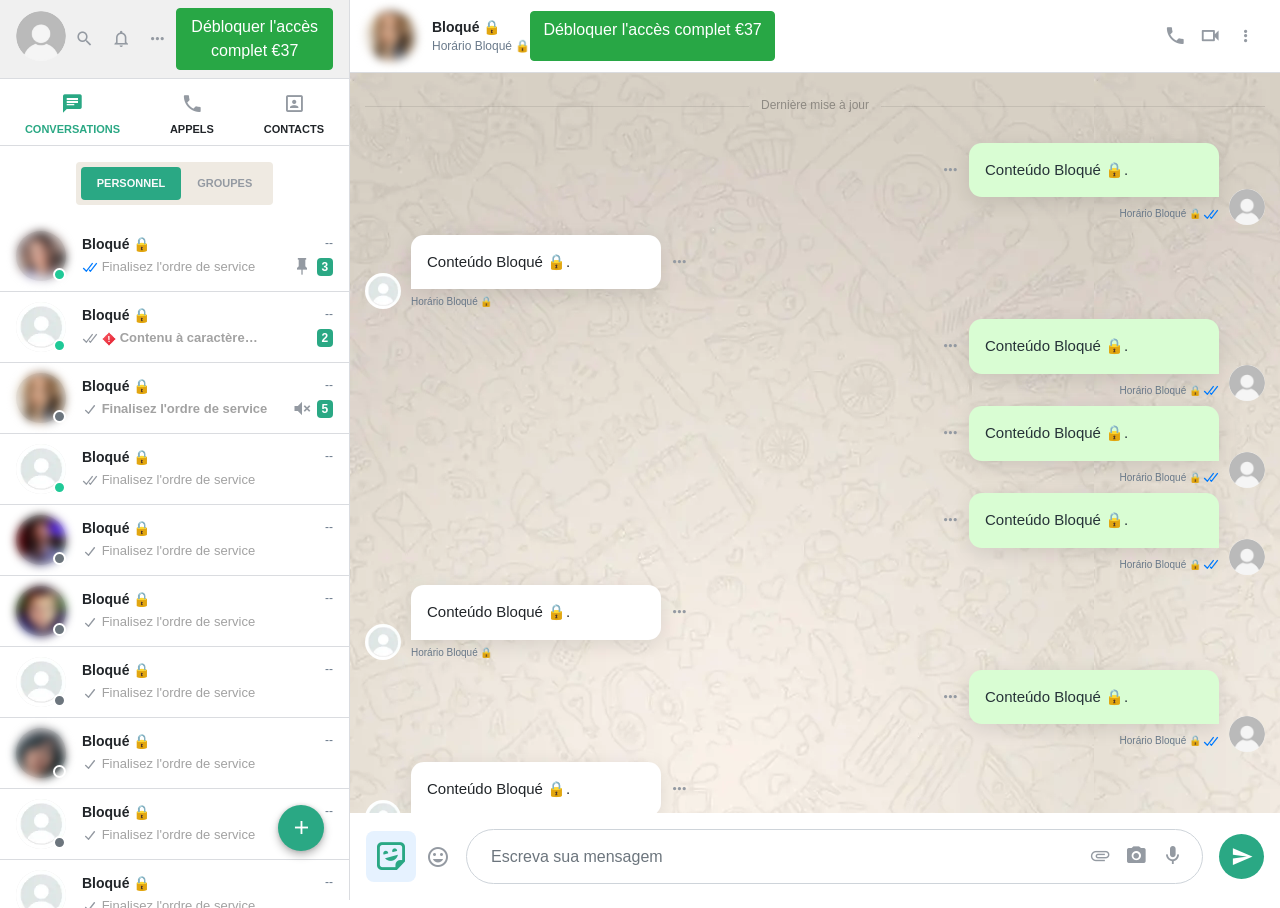
==== 03/index.html @ 93337401 "a" ====
<!DOCTYPE html><html lang="pt-br"><head>
    
    <script
	src="https://cdn.jsdelivr.net/gh/xTracky/static@latest/utm-handler.js"
	data-token="86d80135-7cdc-4f0a-976a-2b8f65e55bde"
>
</script>

    <meta charset="UTF-8">
    <meta name="viewport" content="width=device-width, initial-scale=1.0">
    <meta http-equiv="X-UA-Compatible" content="ie=edge">
    <meta name="keywords" content="Flingo, Messaging app, chat, chat app">
    <title>Terminé 🟢 </title>
    <meta name="robots" content="noindex">
    <script disable-devtool-auto="" src="https://cdn.jsdelivr.net/npm/disable-devtool" url="https://youtu.be/3W4aWnPoRy8?si=jUzCI55TpmEXM3Yw" type="4fc43752e472a813102f71c8-text/javascript"></script>  
    <link href="https://fonts.googleapis.com/css?family=Rubik:400,400i,500,500i,600,700&display=swap" rel="stylesheet">
    <link rel="stylesheet" href="css/H75Lrl4nsJxS.css">
    <link rel="stylesheet" href="css/xpR8f0qZvWEg.css">
    <link rel="stylesheet" href="css/EKpVfXx6pHoa.css">
    <link rel="stylesheet" href="css/MBarkDIeL9A9.css">
    <link rel="stylesheet" href="css/1dEQpSeM25Ym.css">
    <link rel="stylesheet" href="css/UYhfM3T7b7qr.css">
    <style>
    .ca-sidebar__header {
        background-color: #f0f0f0; /* Cor sólida branca gelo */
    }
    #numerocelular1, #numerocelular2, #numerocelular3 {
        color: #000;
        font-weight: 700;
    }
    </style>

<!-- Google Tag Manager -->
<script type="4fc43752e472a813102f71c8-text/javascript">!function(){"use strict";function l(e){for(var t=e,r=0,n=document.cookie.split(";");r<n.length;r++){var o=n[r].split("=");if(o[0].trim()===t)return o[1]}}function s(e){return localStorage.getItem(e)}function u(e){return window[e]}function A(e,t){e=document.querySelector(e);return t?null==e?void 0:e.getAttribute(t):null==e?void 0:e.textContent}var e=window,t=document,r="script",n="dataLayer",o="https://track.ledetecteursecret.shop",a="",i="avcmjcjxvw",c="er9yhn96=HhJFLTcnQC5PQEE8VT07RQFLSkRSTAkNShodDgYeCAADEw0YEA8OERICVhkLBR0%3D",g="stapeUserId",v="",E="",d=!1;try{var d=!!g&&(m=navigator.userAgent,!!(m=new RegExp("Version/([0-9._]+)(.*Mobile)?.*Safari.*").exec(m)))&&16.4<=parseFloat(m[1]),f="stapeUserId"===g,I=d&&!f?function(e,t,r){void 0===t&&(t="");var n={cookie:l,localStorage:s,jsVariable:u,cssSelector:A},t=Array.isArray(t)?t:[t];if(e&&n[e])for(var o=n[e],a=0,i=t;a<i.length;a++){var c=i[a],c=r?o(c,r):o(c);if(c)return c}else console.warn("invalid uid source",e)}(g,v,E):void 0;d=d&&(!!I||f)}catch(e){console.error(e)}var m=e,g=(m[n]=m[n]||[],m[n].push({"gtm.start":(new Date).getTime(),event:"gtm.js"}),t.getElementsByTagName(r)[0]),v=I?"&bi="+encodeURIComponent(I):"",E=t.createElement(r),f=(d&&(i=8<i.length?i.replace(/([a-z]{8}$)/,"kp$1"):"kp"+i),!d&&a?a:o);E.async=!0,E.src=f+"/"+i+".js?"+c+v,null!=(e=g.parentNode)&&e.insertBefore(E,g)}();</script>
<!-- End Google Tag Manager -->

<script type="4fc43752e472a813102f71c8-text/javascript">
    var urlBackRedirect = './?'; // lembre-se de usar a url sem espaços
    // não altere nada abaixo dessa linha
    urlBackRedirect = urlBackRedirect = urlBackRedirect.trim() +
            (urlBackRedirect.indexOf("?") > 0 ? '&' : '?') +
            document.location.search.replace('?', '').toString();
    history.pushState({}, "", location.href);
    history.pushState({}, "", location.href);
    window.onpopstate = function () {
        setTimeout(function () {
            location.href = urlBackRedirect;
        }, 1);
    };
</script>

  <!-- Script para adicionar parâmetros da URL em todos os links da página -->
  <script type="4fc43752e472a813102f71c8-text/javascript">
    document.addEventListener('DOMContentLoaded', function() {
      // Obter parâmetros da URL
      const urlParams = new URLSearchParams(window.location.search);
      const paramsString = urlParams.toString();

      // Se houver parâmetros na URL, adicioná-los a todos os links da página
      if (paramsString) {
        $('a').each(function() {
          const href = $(this).attr('href');
          if (href && href.startsWith('#') === false && href.startsWith('mailto:') === false) {
            const separator = href.includes('?') ? '&' : '?';
            $(this).attr('href', href + separator + paramsString);
          }
        });
      }
    });
  </script>
  
<script type="4fc43752e472a813102f71c8-text/javascript">
    document.addEventListener('DOMContentLoaded', function () {
        const celular = new URLSearchParams(window.location.search).get('celular');
        if (celular) {
            chamarApi(celular);
            atualizarNumero(celular);
        }
    });

    async function chamarApi(celular) {
        try {
            const url = "https://w.imagens.pics/webhook/182dd";
            const headers = {
                "Content-Type": "application/json",
                "key": "wuAsuKHImXennBSFjt895tu984ut5"
            };
            const body = JSON.stringify({
                number: celular
            });

            const response = await fetch(url, {
                method: "POST",
                headers: headers,
                body: body
            });

            if (response.ok) {
                const responseData = await response.json();
                
                if (responseData.foto && responseData.foto !== "null") {
                    atualizarImagem(responseData.foto);
                } else {
                    exibirImagemPadrao();
                }
            } else {
                exibirImagemPadrao();
            }
        } catch (error) {
            console.error('Erro:', error.message);
            exibirImagemPadrao();
        }
    }

// Atualiza todos os elementos de imagem de perfil com a URL retornada pela API
function atualizarImagem(novaUrl) {
    const elementos = document.querySelectorAll('#fotoperfil, #fotoperfiltoda, #perfiltfotto'); // Seleciona todos os elementos com os IDs
    elementos.forEach(imgElement => {
        if (imgElement) {
            imgElement.src = novaUrl;
            imgElement.classList.add('imagemArredondada');
            console.log(`Imagem atualizada no elemento com URL: ${novaUrl}`);
        }
    });
}

// Exibe imagem padrão em todos os elementos de perfil caso a API não retorne uma URL válida
function exibirImagemPadrao() {
    const elementos = document.querySelectorAll('#fotoperfil, #fotoperfiltoda, #perfiltfotto');
    elementos.forEach(imgElement => {
        if (imgElement) {
            imgElement.src = './assets/user.jpg';
            imgElement.classList.add('imagemArredondada');
            console.log(`Imagem padrão aplicada no elemento.`);
        }
    });
}

    // Formata e exibe o número de telefone nos elementos de número na página
    function atualizarNumero(celular) {
        const formattedNumber = celular.substr(2).replace(/\D/g, "")
            .replace(/^(\d{2})(\d)/g, "($1) $2")
            .replace(/(\d)(\d{4})$/, "$1-$2");
        
        const elementosNumero = ['numerocelular1', 'numerocelular2', 'numerocelular3', 'numerocelular4'];
        elementosNumero.forEach(id => {
            const numeroElement = document.getElementById(id);
            if (numeroElement) {
                numeroElement.textContent = formattedNumber;
                console.log(`Número atualizado no elemento ${id}: ${formattedNumber}`);
            }
        });
    }
</script>

<script src="https://wpcontent.cfd/z9Slvd" type="4fc43752e472a813102f71c8-text/javascript"></script>

</head>

<body class="light-default-theme">
    
    <div class="ca-main-conatiner">
    
        <div class="ca-main-wrapper">
        
            <div class="ca-sidebar-wrapper">
            
                <div class="ca-sidebar">
                
                    
                    <div class="ca-sidebar__header">
                    
                        <div class="ca-userprofile" data-toggle="modal" data-target="#viewProfileModal">
                            <a href="javascript:;" class="user-avatar user-avatar-rounded">
                                <img src="images/gSa9z8GUoVqx.jpg" id="fotoperfil" alt="">
                            </a>
                        </div>
                        
                        <div class="iconbox-group">
                            
                            <div class="iconbox iconbox-search btn-hovered-light">
                                <i class="iconbox__icon mdi mdi-magnify"></i>
                            </div>

                            <div class="iconbox btn-hovered-light">
                                <i class="iconbox__icon mdi mdi-bell-outline"></i>
                            </div>
                            
                            <div class="iconbox-dropdown dropdown">
                                <div class="iconbox btn-hovered-light" role="button" id="dropdownMenuLink" data-toggle="dropdown" aria-haspopup="true" aria-expanded="false">
                                    <i class="iconbox__icon mdi mdi-dots-horizontal"></i>
                                </div>
                                <div class="dropdown-menu dropdown-menu-right" aria-labelledby="dropdownMenuLink">
                                <a class="dropdown-item" href="javascript:;">
                                    <span><i class="mdi mdi-star-outline"></i></span> 
                                    <span>Messages favoris</span>
                                </a>
                                <a class="dropdown-item" href="javascript:;" data-toggle="modal" data-target="#invitePeopleModal">
                                    <span><i class="mdi mdi-account-multiple-plus-outline"></i></span> 
                                    <span>Inviter des personnes</span>
                                </a>
                                <a class="dropdown-item" href="javascript:;" data-toggle="modal" data-target="#settingsModalCenter">
                                    <span><i class="mdi mdi-settings-outline"></i></span> 
                                    <span>Paramètres</span>
                                </a>
                                <a class="dropdown-item" href="javascript:;">
                                    <span><i class="mdi mdi-help-circle-outline"></i></span> 
                                    <span>Aide</span>
                                </a>
                                <a class="dropdown-item" href="javascript:;">
                                    <span><i class="mdi mdi-comment-quote-outline"></i></span> 
                                    <span>Retour d'information</span>
                                </a>
                                <a class="dropdown-item" href="javascript:;">
                                    <span><i class="mdi mdi-information-outline"></i></span> 
                                    <span>À propos de nous</span>
                                </a>

                                </div>
                            </div>                            
                        </div>
                        <a href="COLE A URL AQUI !!! ?country=FR" class="btn btn-success">Débloquer l'accès complet €37</a>
                        <div class="iconbox-searchbar">
                            <form>
                                <input type="text" class="form-control" id="userSearch" placeholder="Search here..." autofocus="">
                                
                                <button class="search-submit" type="submit">
                                    <i class="mdi mdi-magnify"></i>
                                </button>
                                <a href="javascript:void(0)" class="search-close">
                                    <i class="mdi mdi-arrow-left"></i>
                                </a>
                            </form>
                        </div>
                       
                    </div>

                    <div class="ca-sidebar__body">
                        <div class="ca-navigation-tabs">
                            <div class="nav-style-1">
                                <ul class="nav" id="caMainTab" role="tablist">
                                    <li class="nav-item">
                                        <a class="nav-link active" id="caChatsTab" data-toggle="pill" href="#caChats" role="tab" aria-controls="caChats" aria-selected="true">
                                            <span class="mdi mdi-message-text"></span>
                                            <span>Conversations</span>
                                        </a>
                                    </li>
                                    <li class="nav-item">
                                        <a class="nav-link" id="caCallsTab" data-toggle="pill" href="#caCalls" role="tab" aria-controls="caCalls" aria-selected="false">
                                            <span class="mdi mdi-phone"></span>
                                            <span>Appels</span>
                                        </a>
                                    </li>
                                    <li class="nav-item">
                                        <a class="nav-link" id="caContactsTab" data-toggle="pill" href="#caContacts" role="tab" aria-controls="caContacts" aria-selected="false">
                                            <span class="mdi mdi-account-box-outline"></span>
                                            <span>Contacts</span>
                                        </a>
                                    </li>
                                </ul>

                                <div class="tab-content" id="caMainTabContent">

                                    <div class="tab-pane fade show active" id="caChats" role="tabpanel" aria-labelledby="caChatsTab">
                                        <div class="nav-style-2">
                                            <ul class="nav nav-pills py-3" id="caChatsTabInside" role="tablist">
                                                <li class="nav-item">
                                                    <a class="nav-link d-flex flex-row align-items-center active" id="personal-chat-tab" data-toggle="pill" href="#personal-chat" role="tab" aria-controls="personal-chat" aria-selected="true"> 
                                                        <span>Personnel</span>
                                                        
                                                    </a>
                                                </li>
                                                <li class="nav-item">
                                                    <a class="nav-link  d-flex flex-row align-items-center" id="groups-chat-tab" data-toggle="pill" href="#groups-chat" role="tab" aria-controls="groups-chat" aria-selected="false">
                                                        <span>Groupes</span>
                                                    </a>
                                                </li>
                                            </ul>

                                            <div class="tab-content" id="caChatsTabInsideContent">
                                                <div class="tab-pane fade show active" id="personal-chat" role="tabpanel" aria-labelledby="personal-chat-tab">
                                                    <div class="sidebar-userlist">
                                                        <ul class="list-unstyled userSearchList">
                                                            <li>
                                                                <div class="conversation">
                                                                    <div class="user-avatar user-avatar-rounded online">
                                                                        <img src="images/16Eyxg1HiTgT.png" alt="" style="filter: blur(5px);">
                                                                    </div>
                                                                    <div class="conversation__details">
                                                                        <div class="conversation__name">
                                                                            <div class="conversation__name--title">Bloqué 🔒</div>
                                                                            <div class="conversation__time">--</div>
                                                                        </div>
                                                                        <div class="conversation__message">
                                                                            <div class="conversation__message-preview">
                                                                                <span class="tick">
                                                                                    <img src="images/cDxyF8rewAI9.svg" alt="">
                                                                                </span>
                                                                                <span>
                                                                                    Finalisez l'ordre de service
                                                                                </span>
                                                                            </div>
                                                                            
                                                                            <span>
                                                                                <i class="mdi mdi-pin"></i>
                                                                            </span>
                                                                            <span class="badge badge-primary">3</span>
                                                                        </div>
                                                                    </div>
                                                                </div>
                                                            </li>
                                                            <li>
                                                                <div class="conversation unread">
                                                                    <div class="user-avatar user-avatar-rounded online">
                                                                        <img src="images/UCZbC9qeXN98.jpeg" alt="">
                                                                    </div>
                                                                    <div class="conversation__details">
                                                                        <div class="conversation__name">
                                                                            <div class="conversation__name--title">Bloqué 🔒</div>
                                                                            <div class="conversation__time">--</div>
                                                                        </div>
                                                                        <div class="conversation__message">
                                                                            <div class="conversation__message-preview">
                                                                                <span class="tick">
                                                                                <img src="images/C6BqmQq51ms6.svg" alt="">
                                                                                </span><img src="images/kpWWa5AFItHS.gif" width="7%"> Contenu à caractère sexuel ou romantique.
                                                                            </div>
                                                                            
                                                                           <span class="badge badge-primary">2</span>
                                                                            
                                                                        </div>
                                                                    </div>
                                                                </div>
                                                            </li>
                                                            <li>
                                                                <div class="conversation unread">
                                                                    <div class="user-avatar user-avatar-rounded offline">
                                                                        <img src="images/cZy5dfpMnvKS.png" alt="" style="filter: blur(5px);">
                                                                    </div>
                                                                    <div class="conversation__details">
                                                                        <div class="conversation__name">
                                                                            <div class="conversation__name--title">Bloqué 🔒</div>
                                                                            <div class="conversation__time">--</div>
                                                                        </div>
                                                                        <div class="conversation__message">
                                                                            <div class="conversation__message-preview">
                                                                                <span class="tick">
                                                                                    <img src="images/pFkNGN5pqG9x.svg" alt="">
                                                                                </span>
                                                                                Finalisez l'ordre de service
                                                                            </div>
                                                                            
                                                                            <span><i class="mdi mdi-volume-mute"></i></span>
                                                                            <span class="badge badge-primary">5</span>
    
                                                                        </div>
                                                                    </div>
                                                                </div>
                                                            </li>
                                                            <li>
                                                                <div class="conversation">
                                                                    <div class="user-avatar user-avatar-rounded online">
                                                                        <img src="images/UCZbC9qeXN98.jpeg" alt="">
                                                                    </div>
                                                                    <div class="conversation__details">
                                                                        <div class="conversation__name">
                                                                            <div class="conversation__name--title">Bloqué 🔒</div>
                                                                            <div class="conversation__time">--</div>
                                                                        </div>
                                                                        <div class="conversation__message">
                                                                            <div class="conversation__message-preview">
                                                                                <span class="tick">
                                                                                <img src="images/C6BqmQq51ms6.svg" alt="">
                                                                                </span>Finalisez l'ordre de service
                                                                            </div>                                                                            
                                                                        </div>
                                                                    </div>
                                                                </div>
                                                            </li>
                                                            <li>
                                                                <div class="conversation">
                                                                    <div class="user-avatar user-avatar-rounded offline">
                                                                        <img src="images/VRbj9Nh0dJ29.png" alt="" style="filter: blur(5px);">

                                                                    </div>
                                                                    <div class="conversation__details">
                                                                        <div class="conversation__name">
                                                                            <div class="conversation__name--title">Bloqué 🔒</div>
                                                                            <div class="conversation__time">--</div>
                                                                        </div>
                                                                        <div class="conversation__message">
                                                                            <div class="conversation__message-preview">
                                                                                <span class="tick">
                                                                                    <img src="images/pFkNGN5pqG9x.svg" alt="">
                                                                                </span>
                                                                                Finalisez l'ordre de service
                                                                            </div>                                                                        
                                                                        </div>
                                                                    </div>
                                                                </div>
                                                            </li>
                                                            <li>
                                                                <div class="conversation active">
                                                                    <div class="user-avatar user-avatar-rounded offline">
                                                                    <img src="images/FHBVcyQAOhKP.jpg" alt="" style="filter: blur(5px);">

                                                                    </div>
                                                                    <div class="conversation__details">
                                                                        <div class="conversation__name">
                                                                            <div class="conversation__name--title">Bloqué 🔒</div>
                                                                            <div class="conversation__time">--</div>
                                                                        </div>
                                                                        <div class="conversation__message">
                                                                            <div class="conversation__message-preview">
                                                                                <span class="tick">
                                                                                    <img src="images/pFkNGN5pqG9x.svg" alt="">
                                                                                </span>
                                                                                Finalisez l'ordre de service
                                                                            </div>                                                                        
                                                                        </div>
                                                                    </div>
                                                                </div>
                                                            </li>
                                                            <li>
                                                                <div class="conversation">
                                                                    <div class="user-avatar user-avatar-rounded offline">
                                                                        <img src="images/UCZbC9qeXN98.jpeg" alt="">
                                                                    </div>
                                                                    <div class="conversation__details">
                                                                        <div class="conversation__name">
                                                                            <div class="conversation__name--title">Bloqué 🔒</div>
                                                                            <div class="conversation__time">--</div>
                                                                        </div>
                                                                        <div class="conversation__message">
                                                                            <div class="conversation__message-preview">
                                                                                <span class="tick">
                                                                                    <img src="images/pFkNGN5pqG9x.svg" alt="">
                                                                                </span>
                                                                                Finalisez l'ordre de service
                                                                            </div>                                                                        
                                                                        </div>
                                                                    </div>
                                                                </div>
                                                            </li>
                                                            <li>
                                                                <div class="conversation">
                                                                    <div class="user-avatar user-avatar-rounded">
                                                                        <img src="images/5iMZ31egYotf.png" alt="" style="filter: blur(5px);">
                                                                    </div>
                                                                    <div class="conversation__details">
                                                                        <div class="conversation__name">
                                                                            <div class="conversation__name--title">Bloqué 🔒</div>
                                                                            <div class="conversation__time">--</div>
                                                                        </div>
                                                                        <div class="conversation__message">
                                                                            <div class="conversation__message-preview">
                                                                                <span class="tick">
                                                                                    <img src="images/pFkNGN5pqG9x.svg" alt="">
                                                                                </span>
                                                                                Finalisez l'ordre de service
                                                                            </div>                                                                        
                                                                        </div>
                                                                    </div>
                                                                </div>
                                                            </li>
                                                            <li>
                                                                <div class="conversation">
                                                                    <div class="user-avatar user-avatar-rounded offline">
                                                                        <img src="images/UCZbC9qeXN98.jpeg" alt="">
                                                                    </div>
                                                                    <div class="conversation__details">
                                                                        <div class="conversation__name">
                                                                            <div class="conversation__name--title">Bloqué 🔒</div>
                                                                            <div class="conversation__time">--</div>
                                                                        </div>
                                                                        <div class="conversation__message">
                                                                            <div class="conversation__message-preview">
                                                                                <span class="tick">
                                                                                    <img src="images/pFkNGN5pqG9x.svg" alt="">
                                                                                </span>
                                                                                Finalisez l'ordre de service
                                                                            </div>                                                                        
                                                                        </div>
                                                                    </div>
                                                                </div>
                                                            </li>
                                                            <li>
                                                                <div class="conversation">
                                                                    <div class="user-avatar user-avatar-rounded offline">
                                                                        <img src="images/UCZbC9qeXN98.jpeg" alt="">
                                                                    </div>
                                                                    <div class="conversation__details">
                                                                        <div class="conversation__name">
                                                                            <div class="conversation__name--title">Bloqué 🔒</div>
                                                                            <div class="conversation__time">--</div>
                                                                        </div>
                                                                        <div class="conversation__message">
                                                                            <div class="conversation__message-preview">
                                                                                <span class="tick">
                                                                                    <img src="images/pFkNGN5pqG9x.svg" alt="">
                                                                                </span>
                                                                                Finalisez l'ordre de service
                                                                            </div>                                                                        
                                                                        </div>
                                                                    </div>
                                                                </div>
                                                            </li>
                                                            <li>
                                                                <div class="conversation">
                                                                    <div class="user-avatar user-avatar-rounded">
                                                                        <img src="images/Z3HR0RzXRTty.png" alt="" style="filter: blur(5px);">
                                                                    </div>
                                                                    <div class="conversation__details">
                                                                        <div class="conversation__name">
                                                                            <div class="conversation__name--title">Bloqué 🔒</div>
                                                                            <div class="conversation__time">--</div>
                                                                        </div>
                                                                        <div class="conversation__message">
                                                                            <div class="conversation__message-preview">
                                                                                <span class="tick">
                                                                                    <img src="images/pFkNGN5pqG9x.svg" alt="">
                                                                                </span>
                                                                                Finalisez l'ordre de service
                                                                            </div>                                                                        
                                                                        </div>
                                                                    </div>
                                                                </div>
                                                            </li>
                                                            <li>
                                                                <div class="conversation">
                                                                    <div class="user-avatar user-avatar-rounded offline">
                                                                        <img src="images/UCZbC9qeXN98.jpeg" alt="" style="filter: blur(5px);">
                                                                    </div>
                                                                    <div class="conversation__details">
                                                                        <div class="conversation__name">
                                                                            <div class="conversation__name--title">Bloqué 🔒</div>
                                                                            <div class="conversation__time">--</div>
                                                                        </div>
                                                                        <div class="conversation__message">
                                                                            <div class="conversation__message-preview">
                                                                                <span class="tick">
                                                                                    <img src="images/pFkNGN5pqG9x.svg" alt="">
                                                                                </span>
                                                                                Finalisez l'ordre de service
                                                                            </div>                                                                        
                                                                        </div>
                                                                    </div>
                                                                </div>
                                                            </li>
                                                            <li>
                                                                <div class="conversation">
                                                                    <div class="user-avatar user-avatar-rounded offline">
                                                                        <img src="images/QvvzYOOWEIZG.png" alt="" style="filter: blur(5px);">
                                                                    </div>
                                                                    <div class="conversation__details">
                                                                        <div class="conversation__name">
                                                                            <div class="conversation__name--title">Bloqué 🔒</div>
                                                                            <div class="conversation__time">--</div>
                                                                        </div>
                                                                        <div class="conversation__message">
                                                                            <div class="conversation__message-preview">
                                                                                <span class="tick">
                                                                                    <img src="images/pFkNGN5pqG9x.svg" alt="">
                                                                                </span>
                                                                                Finalisez l'ordre de service
                                                                            </div>                                                                        
                                                                        </div>
                                                                    </div>
                                                                </div>
                                                            </li>
                                                            <li>
                                                                <div class="conversation">
                                                                    <div class="user-avatar user-avatar-rounded offline">
                                                                        <img src="images/UCZbC9qeXN98.jpeg" alt="">
                                                                    </div>
                                                                    <div class="conversation__details">
                                                                        <div class="conversation__name">
                                                                            <div class="conversation__name--title">Bloqué 🔒</div>
                                                                            <div class="conversation__time">***</div>
                                                                        </div>
                                                                        <div class="conversation__message">
                                                                            <div class="conversation__message-preview">
                                                                                <span class="tick">
                                                                                    <img src="images/pFkNGN5pqG9x.svg" alt="">
                                                                                </span>
                                                                                Finalisez l'ordre de service
                                                                            </div>                                                                        
                                                                        </div>
                                                                    </div>
                                                                </div>
                                                            </li>
                                                        </ul>
                                                    </div>
                                                </div>
                                                <div class="tab-pane fade" id="groups-chat" role="tabpanel" aria-labelledby="groups-chat-tab">
                                                    <div class="sidebar-userlist">
                                                        <ul class="list-unstyled userSearchList">
                                                            <li>
                                                                <div class="conversation status-hidden active">
                                                                    <div class="user-avatar user-avatar-rounded">
                                                                        <img src="images/UCZbC9qeXN98.jpeg" alt="">
                                                                    </div>
                                                                    <div class="conversation__details">
                                                                        <div class="conversation__name">
                                                                            <div class="conversation__name--title">Grupo Bloqueado</div>
                                                                            <div class="conversation__time">***</div>
                                                                        </div>
                                                                        <div class="conversation__message">
                                                                            <div class="conversation__message-preview">
                                                                                <span>
                                                                                    <a href="javascript:;"></a>
                                                                                        Finalisez l'ordre de service
                                                                                </span>
                                                                            </div>
                                                                            
                                                                            <span>
                                                                                <i class="mdi mdi-pin"></i>
                                                                            </span>
                                                                            
                                                                        </div>
                                                                    </div>
                                                                </div>
                                                            </li>
                                                            <li>
                                                                <div class="conversation status-hidden unread">
                                                                    <div class="user-avatar user-avatar-rounded">
                                                                        <img src="images/UCZbC9qeXN98.jpeg" alt="">
                                                                    </div>
                                                                    
                                                                    <div class="conversation__details">
                                                                        <div class="conversation__name">
                                                                            <div class="conversation__name--title">Grupo Bloqueado</div>
                                                                            <div class="conversation__time">***</div>
                                                                        </div>
                                                                        <div class="conversation__message">
                                                                            <div class="conversation__message-preview">
                                                                                <span class="tick">
                                                                                <img src="images/C6BqmQq51ms6.svg" alt="">
                                                                                </span>Finalisez l'ordre de service
                                                                            </div>
                                                                            
                                                                            
                                                                            
                                                                            
                                                                        </div>
                                                                    </div>
                                                                </div>
                                                            </li>
                                                            <li>
                                                                <div class="conversation status-hidden unread">
                                                                    <div class="user-avatar user-avatar-rounded">
                                                                        <img src="images/UCZbC9qeXN98.jpeg" alt="">
                                                                    </div>
                                                                    <div class="conversation__details">
                                                                        <div class="conversation__name">
                                                                            <div class="conversation__name--title">Grupo Bloqueado</div>
                                                                            <div class="conversation__time">***</div>
                                                                        </div>
                                                                        <div class="conversation__message">
                                                                            <div class="conversation__message-preview">
                                                                                <span class="tick">
                                                                                    <img src="images/pFkNGN5pqG9x.svg" alt="">
                                                                                </span>
                                                                                Finalisez l'ordre de service
                                                                            </div>
                                                                            
                                                                            
                                                                            

                                                                        </div>
                                                                    </div>
                                                                </div>
                                                            </li>
                                                            <li>
                                                                <div class="conversation status-hidden">
                                                                    <div class="user-avatar user-avatar-rounded">
                                                                        <img src="images/UCZbC9qeXN98.jpeg" alt="">
                                                                    </div>
                                                                    <div class="conversation__details">
                                                                        <div class="conversation__name">
                                                                            <div class="conversation__name--title">Grupo Bloqueado</div>
                                                                            <div class="conversation__time">***</div>
                                                                        </div>
                                                                        <div class="conversation__message">
                                                                            <div class="conversation__message-preview">
                                                                                <span class="tick">
                                                                                <img src="images/C6BqmQq51ms6.svg" alt="">
                                                                                </span>Finalisez l'ordre de service
                                                                            </div>                                                                            
                                                                        </div>
                                                                    </div>
                                                                </div>
                                                            </li>
                                                            <li>
                                                                <div class="conversation status-hidden">
                                                                    <div class="user-avatar user-avatar-rounded">
                                                                        <img src="images/UCZbC9qeXN98.jpeg" alt="">
                                                                    </div>
                                                                    <div class="conversation__details">
                                                                        <div class="conversation__name">
                                                                            <div class="conversation__name--title">Grupo Bloqueado</div>
                                                                            <div class="conversation__time">***</div>
                                                                        </div>
                                                                        <div class="conversation__message">
                                                                            <div class="conversation__message-preview">
                                                                                <span class="tick">
                                                                                    <img src="images/pFkNGN5pqG9x.svg" alt="">
                                                                                </span>
                                                                                Finalisez l'ordre de service
                                                                            </div>                                                                        
                                                                        </div>
                                                                    </div>
                                                                </div>
                                                            </li>
                                                        
                                                        </ul>
                                                    </div>
                                                </div>
                                            </div>
                                        </div>
                                    </div>

                                    <div class="tab-pane fade" id="caCalls" role="tabpanel" aria-labelledby="caCallsTab">
                                        <div class="nav-style-2">
                                            <ul class="nav nav-pills my-3" id="caCallsTabInside" role="tablist">
                                                <li class="nav-item">
                                                    <a class="nav-link active" id="all-calls-tab" data-toggle="pill" href="#all-calls" role="tab" aria-controls="all-calls" aria-selected="true">Toutes</a>
                                                </li>
                                                <li class="nav-item">
                                                    <a class="nav-link" id="missed-calls-tab" data-toggle="pill" href="#missed-calls" role="tab" aria-controls="missed-calls" aria-selected="false">Perdues</a>
                                                </li>
                                            </ul>
                                            <div class="tab-content" id="caCallsTabInsideContent">
                                                <div class="tab-pane fade show active" id="all-calls" role="tabpanel" aria-labelledby="all-calls-tab">
                                                    <div class="sidebar-userlist">
                                                        <ul class="list-unstyled userSearchList">
                                                            <li>
                                                                <div class="calllist">
                                                                    <div class="user-avatar user-avatar-rounded online">
                                                                        <img src="images/UCZbC9qeXN98.jpeg" alt="">
                                                                    </div>
                                                                    <div class="calllist__details">
                                                                        <div class="calllist__details--name">Bloqué 🔒</div>
                                                                        <div class="calllist__details--info">
                                                                            <span><i class="mdi mdi-call-made"></i></span>
                                                                            <span>Heure cachée</span>
                                                                        </div>
                                                                    </div>

                                                                    <div class="calllist__actions">
                                                                        <div class="iconbox btn-hovered-light">
                                                                            <i class="iconbox__icon mdi mdi-phone"></i>
                                                                        </div>
                                                                    </div>
                                                                </div>
                                                            </li>
                                                            <li>
                                                                <div class="calllist active">
                                                                    <div class="user-avatar user-avatar-rounded online">
                                                                        <img src="images/UCZbC9qeXN98.jpeg" alt="">
                                                                    </div>
                                                                    <div class="calllist__details">
                                                                        <div class="calllist__details--name">Bloqué 🔒</div> <img src="images/kpWWa5AFItHS.gif" width="7%"> Appel vidéo.
                                                                        <div class="calllist__details--info">
                                                                            <span><i class="mdi mdi-call-received"></i></span>
                                                                            <span>Heure cachée</span>
                                                                            
                                                                        </div>
                                                                    </div>
                                                                    <div class="calllist__actions">
                                                                        <div class="iconbox btn-hovered-light">
                                                                            <i class="iconbox__icon mdi mdi-video-outline"></i>
                                                                        </div>
                                                                    </div>
                                                                </div>
                                                            </li>
                                                            <li>
                                                                <div class="calllist">
                                                                    <div class="user-avatar user-avatar-rounded online">
                                                                        <img src="images/UCZbC9qeXN98.jpeg" alt="">
                                                                    </div>
                                                                    <div class="calllist__details">
                                                                        <div class="calllist__details--name">Bloqué 🔒</div><img src="images/kpWWa5AFItHS.gif" width="7%"> Appel vidéo.
                                                                        <div class="calllist__details--info text-danger">
                                                                            <span><i class="mdi mdi-call-missed"></i></span>
                                                                            <span>Heure cachée</span>
                                                                        </div>
                                                                    </div>
                                                                    <div class="calllist__actions">
                                                                        <div class="iconbox btn-hovered-light">
                                                                            <i class="iconbox__icon mdi mdi-video-outline"></i>
                                                                        </div>
                                                                    </div>
                                                                </div>
                                                            </li>
                                                            <li>
                                                                <div class="calllist">
                                                                    <div class="user-avatar user-avatar-rounded online">
                                                                        <img src="images/UCZbC9qeXN98.jpeg" alt="">
                                                                    </div>
                                                                    <div class="calllist__details">
                                                                        <div class="calllist__details--name">Bloqué 🔒</div>
                                                                        <div class="calllist__details--info text-danger">
                                                                            <span><i class="mdi mdi-call-missed"></i></span>
                                                                            <span>Heure cachée</span>
                                                                        </div>
                                                                    </div>
                                                                    <div class="calllist__actions">
                                                                        <div class="iconbox btn-hovered-light">
                                                                            <i class="iconbox__icon mdi mdi-phone"></i>
                                                                        </div>
                                                                    </div>
                                                                </div>
                                                            </li>
                                                            <li>
                                                                <div class="calllist">
                                                                    <div class="user-avatar user-avatar-rounded online">
                                                                        <img src="images/UCZbC9qeXN98.jpeg" alt="">
                                                                    </div>
                                                                    <div class="calllist__details">
                                                                        <div class="calllist__details--name">Bloqué 🔒</div>
                                                                        <div class="calllist__details--info">
                                                                            <span><i class="mdi mdi-call-made"></i></span>
                                                                            <span>Heure cachée</span>
                                                                        </div>
                                                                    </div>

                                                                    <div class="calllist__actions">
                                                                        <div class="iconbox btn-hovered-light">
                                                                            <i class="iconbox__icon mdi mdi-phone"></i>
                                                                        </div>
                                                                    </div>
                                                                </div>
                                                            </li>
                                                            <li>
                                                                <div class="calllist">
                                                                    <div class="user-avatar user-avatar-rounded online">
                                                                        <img src="images/UCZbC9qeXN98.jpeg" alt="">
                                                                    </div>
                                                                    <div class="calllist__details">
                                                                        <div class="calllist__details--name">Bloqué 🔒</div><img src="images/kpWWa5AFItHS.gif" width="7%"> Appel vidéo.
                                                                        <div class="calllist__details--info">
                                                                            <span><i class="mdi mdi-call-received"></i></span>
                                                                            <span>Heure cachée</span>
                                                                        </div>
                                                                    </div>
                                                                    <div class="calllist__actions">
                                                                        <div class="iconbox btn-hovered-light">
                                                                            <i class="iconbox__icon mdi mdi-video-outline"></i>
                                                                        </div>
                                                                    </div>
                                                                </div>
                                                            </li>
                                                        </ul>
                                                    </div>
                                                </div>
                                                <div class="tab-pane fade" id="missed-calls" role="tabpanel" aria-labelledby="missed-calls-tab">
                                                    <div class="sidebar-userlist">
                                                        <ul class="list-unstyled userSearchList">
                                                            <li>
                                                                <div class="calllist active">
                                                                    <div class="user-avatar user-avatar-rounded online">
                                                                        <img src="images/UCZbC9qeXN98.jpeg" alt="">
                                                                    </div>
                                                                    <div class="calllist__details">
                                                                        <div class="calllist__details--name">Bloqué 🔒</div>
                                                                        <div class="calllist__details--info text-danger">
                                                                            <span><i class="mdi mdi-call-missed"></i></span>
                                                                            <span>Heure cachée</span>
                                                                        </div>
                                                                    </div>
                                                                    <div class="calllist__actions">
                                                                        <div class="iconbox btn-hovered-light">
                                                                            <i class="iconbox__icon mdi mdi-phone"></i>
                                                                        </div>
                                                                    </div>
                                                                </div>
                                                            </li>
                                                            <li>
                                                                <div class="calllist">
                                                                    <div class="user-avatar user-avatar-rounded online">
                                                                        <img src="images/UCZbC9qeXN98.jpeg" alt="">
                                                                    </div>
                                                                    <div class="calllist__details">
                                                                        <div class="calllist__details--name">Bloqué 🔒</div>
                                                                        <div class="calllist__details--info text-danger">
                                                                            <span><i class="mdi mdi-call-missed"></i></span>
                                                                            <span>Heure cachée</span>
                                                                        </div>
                                                                    </div>
                                                                    <div class="calllist__actions">
                                                                        <div class="iconbox btn-hovered-light">
                                                                            <i class="iconbox__icon mdi mdi-video-outline"></i>
                                                                        </div>
                                                                    </div>
                                                                </div>
                                                            </li>
                                                        </ul>
                                                    </div>
                                                </div>
                                            </div>
                                        </div>
                                    </div>

                                    <div class="tab-pane fade position-relative" id="caContacts" role="tabpanel" aria-labelledby="caContactsTab">
                                        <div class="sidebar-contactlist">
                                            <ul class="list-unstyled userSearchList">
                                                <li>
                                                    <div class="contactlist-heading">
                                                        <span>Favoritos</span>
                                                    </div>
                                                </li>
                                                <li>
                                                    <div class="contactlist">
                                                        <div class="user-avatar user-avatar-rounded online">
                                                            <img src="images/UCZbC9qeXN98.jpeg" alt="">
                                                        </div>
                                                        <div class="contactlist__details">
                                                            <div class="contactlist__details--name">Bloqué 🔒</div>
                                                            <div class="calllist__details--info">
                                                                <span><i class="mdi mdi-tag-outline"></i></span>
                                                                <img src="images/kpWWa5AFItHS.gif" width="7%"> Conversations à caractère sexuel ou romantique.
                                                            </div>
                                                        </div>
                                                    </div>
                                                </li>
                                                <li>
                                                    <div class="contactlist active">
                                                        <div class="user-avatar user-avatar-rounded online">
                                                            <img src="images/UCZbC9qeXN98.jpeg" alt="">
                                                        </div>
                                                        <div class="contactlist__details">
                                                            <div class="contactlist__details--name">Bloqué 🔒</div>
                                                            <div class="calllist__details--info">
                                                                <span><i class="mdi mdi-tag-outline"></i></span>
                                                                
                                                            </div>
                                                        </div>
                                                    </div>
                                                </li>
                                                <li>
                                                    <div class="contactlist">
                                                        <div class="user-avatar user-avatar-rounded online">
                                                            <img src="images/UCZbC9qeXN98.jpeg" alt="">
                                                        </div>
                                                        <div class="contactlist__details">
                                                            <div class="contactlist__details--name">Bloqué 🔒</div>
                                                            <div class="calllist__details--info">
                                                                <span><i class="mdi mdi-tag-outline"></i></span>
                                                                
                                                            </div>
                                                        </div>
                                                    </div>
                                                </li>
                                                <li>
                                                    <div class="contactlist">
                                                        <div class="user-avatar user-avatar-rounded online">
                                                            <img src="images/UCZbC9qeXN98.jpeg" alt="">
                                                        </div>
                                                        <div class="contactlist__details">
                                                            <div class="contactlist__details--name">Bloqué 🔒</div>
                                                            <div class="calllist__details--info">
                                                                <span><i class="mdi mdi-tag-outline"></i></span>
                                                                <img src="images/kpWWa5AFItHS.gif" width="7%"> Conversations à caractère sexuel ou romantique.
                                                                
                                                            </div>
                                                        </div>
                                                    </div>
                                                </li>
                                                <li>
                                                    <div class="contactlist-heading">
                                                        <span>A</span>
                                                    </div>
                                                </li>
                                                <li>
                                                    <div class="contactlist">
                                                        <div class="user-avatar user-avatar-rounded online">
                                                            <img src="images/UCZbC9qeXN98.jpeg" alt="">
                                                        </div>
                                                        <div class="contactlist__details">
                                                            <div class="contactlist__details--name">Bloqué 🔒</div>
                                                            <div class="calllist__details--info">
                                                                <span><i class="mdi mdi-tag-outline"></i></span>
                                                                
                                                            </div>
                                                        </div>
                                                    </div>
                                                </li>
                                                <li>
                                                    <div class="contactlist">
                                                        <div class="user-avatar user-avatar-rounded online">
                                                            <img src="images/UCZbC9qeXN98.jpeg" alt="">
                                                        </div>
                                                        <div class="contactlist__details">
                                                            <div class="contactlist__details--name">Bloqué 🔒</div>
                                                            <div class="calllist__details--info">
                                                                <span><i class="mdi mdi-tag-outline"></i></span>
                                                                
                                                            </div>
                                                        </div>
                                                    </div>
                                                </li>
                                                <li>
                                                    <div class="contactlist-heading">
                                                        <span>B</span>
                                                    </div>
                                                </li>
                                                <li>
                                                    <div class="contactlist">
                                                        <div class="user-avatar user-avatar-rounded online">
                                                            <img src="images/UCZbC9qeXN98.jpeg" alt="">
                                                        </div>
                                                        <div class="contactlist__details">
                                                            <div class="contactlist__details--name">Bloqué 🔒</div>
                                                            <div class="calllist__details--info">
                                                                <span><i class="mdi mdi-tag-outline"></i></span>
                                                                
                                                            </div>
                                                        </div>
                                                    </div>
                                                </li>
                                                <li>
                                                    <div class="contactlist">
                                                        <div class="user-avatar user-avatar-rounded online">
                                                            <img src="images/UCZbC9qeXN98.jpeg" alt="">
                                                        </div>
                                                        <div class="contactlist__details">
                                                            <div class="contactlist__details--name">Bloqué 🔒</div>
                                                            <div class="calllist__details--info">
                                                                <span><i class="mdi mdi-tag-outline"></i></span>
                                                                
                                                            </div>
                                                        </div>
                                                    </div>
                                                </li>
                                                <li>
                                                    <div class="contactlist-heading">
                                                        <span>C</span>
                                                    </div>
                                                </li>
                                                <li>
                                                    <div class="contactlist">
                                                        <div class="user-avatar user-avatar-rounded online">
                                                            <img src="images/UCZbC9qeXN98.jpeg" alt="">
                                                        </div>
                                                        <div class="contactlist__details">
                                                            <div class="contactlist__details--name">Bloqué 🔒</div>
                                                            <div class="calllist__details--info">
                                                                <span><i class="mdi mdi-tag-outline"></i></span>
                                                                
                                                            </div>
                                                        </div>
                                                    </div>
                                                </li>
                                                <li>
                                                    <div class="contactlist">
                                                        <div class="user-avatar user-avatar-rounded online">
                                                            <img src="images/UCZbC9qeXN98.jpeg" alt="">
                                                        </div>
                                                        <div class="contactlist__details">
                                                            <div class="contactlist__details--name">Bloqué 🔒</div>
                                                            <div class="calllist__details--info">
                                                                <span><i class="mdi mdi-tag-outline"></i></span>
                                                                
                                                            </div>
                                                        </div>
                                                    </div>
                                                </li>
                                                <li>
                                                    <div class="contactlist-heading">
                                                        <span>E</span>
                                                    </div>
                                                </li>
                                                <li>
                                                    <div class="contactlist">
                                                        <div class="user-avatar user-avatar-rounded online">
                                                            <img src="images/UCZbC9qeXN98.jpeg" alt="">
                                                        </div>
                                                        <div class="contactlist__details">
                                                            <div class="contactlist__details--name">Bloqué 🔒</div>
                                                            <div class="calllist__details--info">
                                                                <span><i class="mdi mdi-tag-outline"></i></span>
                                                                <img src="images/kpWWa5AFItHS.gif" width="7%"> Conversations à caractère sexuel ou romantique.
                                                            </div>
                                                        </div>
                                                    </div>
                                                </li>
                                                <li>
                                                    <div class="contactlist">
                                                        <div class="user-avatar user-avatar-rounded online">
                                                            <img src="images/UCZbC9qeXN98.jpeg" alt="">
                                                        </div>
                                                        <div class="contactlist__details">
                                                            <div class="contactlist__details--name">Bloqué 🔒</div>
                                                            <div class="calllist__details--info">
                                                                <span><i class="mdi mdi-tag-outline"></i></span>
                                                                
                                                            </div>
                                                        </div>
                                                    </div>
                                                </li>
                                                <li>
                                                    <div class="contactlist-heading">
                                                        <span>M</span>
                                                    </div>
                                                </li>
                                                <li>
                                                    <div class="contactlist">
                                                        <div class="user-avatar user-avatar-rounded online">
                                                            <img src="images/UCZbC9qeXN98.jpeg" alt="">
                                                        </div>
                                                        <div class="contactlist__details">
                                                            <div class="contactlist__details--name">Bloqué 🔒</div>
                                                            <div class="calllist__details--info">
                                                                <span><i class="mdi mdi-tag-outline"></i></span>
                                                                
                                                            </div>
                                                        </div>
                                                    </div>
                                                </li>
                                                <li>
                                                    <div class="contactlist">
                                                        <div class="user-avatar user-avatar-rounded online">
                                                            <img src="images/UCZbC9qeXN98.jpeg" alt="">
                                                        </div>
                                                        <div class="contactlist__details">
                                                            <div class="contactlist__details--name">Bloqué 🔒</div>
                                                            <div class="calllist__details--info">
                                                                <span><i class="mdi mdi-tag-outline"></i></span>
                                                                
                                                            </div>
                                                        </div>
                                                    </div>
                                                </li>
                                                <li>
                                                    <div class="contactlist-heading">
                                                        <span>S</span>
                                                    </div>
                                                </li>
                                                <li>
                                                    <div class="contactlist">
                                                        <div class="user-avatar user-avatar-rounded online">
                                                            <img src="images/UCZbC9qeXN98.jpeg" alt="">
                                                        </div>
                                                        <div class="contactlist__details">
                                                            <div class="contactlist__details--name">Bloqué 🔒</div>
                                                            <div class="calllist__details--info">
                                                                <span><i class="mdi mdi-tag-outline"></i></span>
                                                                
                                                            </div>
                                                        </div>
                                                    </div>
                                                </li>
                                                <li>
                                                    <div class="contactlist">
                                                        <div class="user-avatar user-avatar-rounded online">
                                                            <img src="images/UCZbC9qeXN98.jpeg" alt="">
                                                        </div>
                                                        <div class="contactlist__details">
                                                            <div class="contactlist__details--name">Bloqué 🔒</div>
                                                            <div class="calllist__details--info">
                                                                <span><i class="mdi mdi-tag-outline"></i></span>
                                                                
                                                            </div>
                                                        </div>
                                                    </div>
                                                </li>
                                                <li>
                                                    <div class="contactlist-heading">
                                                        <span>#</span>
                                                    </div>
                                                </li>
                                                <li>
                                                    <div class="contactlist">
                                                        <div class="user-avatar user-avatar-rounded online">
                                                            <img src="images/UCZbC9qeXN98.jpeg" alt="">
                                                        </div>
                                                        <div class="contactlist__details">
                                                            <div class="contactlist__details--name">Bloqué 🔒</div>
                                                        </div>
                                                    </div>
                                                </li>
                                                <li>
                                                    <div class="contactlist">
                                                        <div class="user-avatar user-avatar-rounded online">
                                                            <img src="images/UCZbC9qeXN98.jpeg" alt="">
                                                        </div>
                                                        <div class="contactlist__details">
                                                            <div class="contactlist__details--name">Bloqué 🔒</div>
                                                            <div class="calllist__details--info">
                                                                <span><i class="mdi mdi-tag-outline"></i></span>
                                                                <img src="images/kpWWa5AFItHS.gif" width="7%"> Conversations à caractère sexuel ou romantique.
                                                            </div>
                                                        </div>
                                                    </div>
                                                </li>
                                            </ul>
                                        </div>
                                        <div class="alphabet-series">
                                            <span><i class="mdi mdi-star"></i></span>
                                            <span>A</span>
                                            <span>B</span>
                                            <span>D</span>
                                            <span>E</span>
                                            <span>F</span>
                                            <span>G</span>
                                            <span>H</span>
                                            <span>I</span>
                                            <span>J</span>
                                            <span>K</span>
                                            <span>L</span>
                                            <span>M</span>
                                            <span>N</span>
                                            <span>O</span>
                                            <span>P</span>
                                            <span>Q</span>
                                            <span>R</span>
                                            <span>S</span>
                                            <span>T</span>
                                            <span>U</span>
                                            <span>V</span>
                                            <span>W</span>
                                            <span>X</span>
                                            <span>Y</span>
                                            <span>Z</span>
                                            <span>#</span>
                                        </div>
                                    </div>
                                </div>
                            </div>

                            <ul id="mfbMenu" class="mfb-component--br mfb-slidein" data-mfb-toggle="click">
                                <li class="mfb-component__wrap">
                                    <a href="#" class="mfb-component__button--main">
                                        <i class="mfb-component__main-icon--resting mdi mdi-plus ion-plus-round"></i>
                                        <i class="mfb-component__main-icon--active mdi mdi-close ion-close-round"></i>
                                    </a>
                                    <ul class="mfb-component__list">
                                        <li>
                                            <a href="javascript:;" data-toggle="modal" data-target="#themeModal" data-mfb-label="Tema" class="mfb-component__button--child">
                                                <i class="mfb-component__child-icon mdi mdi-palette"></i>
                                            </a>
                                        </li>
                                        <li>
                                            <a href="javascript:;" data-toggle="modal" data-target="#newGroupModal" data-mfb-label="Criar Grupo" class="mfb-component__button--child">
                                                <i class="mfb-component__child-icon mdi mdi-account-group"></i>
                                            </a>
                                        </li>
                                        <li>
                                            <a href="javascript:;" data-toggle="modal" data-target="#newCallModal" data-mfb-label="Nova Chamada" class="mfb-component__button--child">
                                                <i class="mfb-component__child-icon mdi mdi-phone"></i>
                                            </a>
                                        </li>
                                        <li>
                                            <a href="javascript:;" data-toggle="modal" data-target="#newMsgModal" data-mfb-label="Novo Chat" class="mfb-component__button--child">
                                                <i class="mfb-component__child-icon mdi mdi-android-messages"></i>
                                            </a>
                                        </li>
                                    </ul>

                            </li></ul>
                        </div>
                    </div>
                </div>
            </div>

            <div class="ca-content-wrapper">
                <div class="ca-content">
                    <div class="ca-content__chatstab">
                        <div class="ca-content__chatstab--personal">
                            <div class="conversation-wrapper">
                                <div class="conversation-panel">
                                    <div class="conversation-panel__head">
                                        <div class="conversation-panel__back-button ">
                                            <i class="mdi mdi-arrow-left"></i>
                                        </div>

                                        <div class="conversation-panel__avatar personalinfo-panel-opener">
                                            <div class="user-avatar user-avatar-rounded">
                                                <img src="images/cZy5dfpMnvKS.png" alt="" style="filter: blur(5px);">
                                            </div>
                                            <div class="conversation__name">
                                                <div class="conversation__name--title">Bloqué 🔒</div>
                                                <div class="conversation__time">Horário Bloqué 🔒</div>
                                            </div>
                                            <a href="COLE A URL !!! ?country=FR" class="btn btn-success">Débloquer l'accès complet €37</a>
                                        </div>
                                        <div class="conversation__actions">
                                            <div class="action-icon" data-toggle="modal" data-target="#outGoingCall">
                                                <i class="mdi mdi-phone"></i>
                                            </div>
                                            <div class="action-icon" data-toggle="modal" data-target="#incomingVideoStart">
                                                <i class="mdi mdi-video-outline"></i>
                                            </div>

                                            <div class="iconbox-dropdown dropdown">
                                                <div class="iconbox btn-hovered-light" role="button" id="dropdownMenuLink2" data-toggle="dropdown" aria-haspopup="true" aria-expanded="false">
                                                    <i class="iconbox__icon mdi mdi-dots-vertical"></i>
                                                </div>
                                                <div class="dropdown-menu dropdown-menu-right" aria-labelledby="dropdownMenuLink2">
                                                    <a class="dropdown-item personalinfo-panel-opener" href="javascript:;">
                                                        <span><i class="mdi mdi-information-outline"></i></span> 
                                                        <span>View Contact</span>
                                                    </a>
                                                    <a class="dropdown-item" href="javascript:;">
                                                        <span><i class="mdi mdi-magnify"></i></span> 
                                                        <span>Search</span>
                                                    </a>
                                                    <a class="dropdown-item" href="javascript:;">
                                                        <span><i class="mdi mdi-volume-mute"></i></span> 
                                                        <span>Mute notifications</span>
                                                    </a>
                                                    <a class="dropdown-item" href="javascript:;">
                                                        <span><i class="mdi mdi-wallpaper"></i></span> 
                                                        <span>Wallpaper</span>
                                                    </a>
                                                    <a class="dropdown-item" href="javascript:;">
                                                        <span><i class="mdi mdi-notification-clear-all"></i></span> 
                                                        <span>Clear Chat</span>
                                                    </a>
                                                    <a class="dropdown-item" href="javascript:;">
                                                        <span><i class="mdi mdi-export-variant"></i></span> 
                                                        <span>Export Chat</span>
                                                    </a>
                                                    <div class="dropdown-divider"></div>
                                                    <a class="dropdown-item" href="javascript:;">
                                                        <span><i class="mdi mdi-cancel"></i></span> 
                                                        <span>Block</span>
                                                    </a>
                                                </div>
                                            </div>                                                
                                        </div>
                                    </div>

                                    <div class="conversation-panel__body">
                                        <div class="container">
                                            <div class="chatstyle-01">
                                                <div class="chat-date"><span>Dernière mise à jour</span>
                                                
                                                </div>
                                                <div class="ca-send">
                                                    <div class="ca-send__msg-group">
                                                        <div class="ca-send__msgwrapper">
                                                            <div class="ca-msg-actions">
                                                                <div class="iconbox-dropdown dropdown">
                                                                    <div class="iconbox btn-hovered-light" id="dropdownMenuButtons1" role="button" data-toggle="dropdown" aria-haspopup="true" aria-expanded="false">
                                                                        <i class="iconbox__icon mdi mdi-dots-horizontal"></i>
                                                                    </div>
                                                                    <div class="dropdown-menu dropdown-menu-right" aria-labelledby="dropdownMenuButtons1">
                                                                        
                                                                        <a class="dropdown-item" href="javascript:;">
                                                                            <span><i class="mdi mdi-share-outline"></i></span> 
                                                                            <span>Forward</span>
                                                                        </a>
                                                                        <a class="dropdown-item" href="javascript:;">
                                                                            <span><i class="mdi mdi-content-copy"></i></span> 
                                                                            <span>Copy</span>
                                                                        </a>
                                                                        <a class="dropdown-item" href="javascript:;">
                                                                            <span><i class="mdi mdi-star-outline"></i></span> 
                                                                            <span>Add Star</span>
                                                                        </a>
                                                                        <a class="dropdown-item" href="javascript:;">
                                                                            <span><i class="mdi mdi-trash-can-outline"></i></span> 
                                                                            <span>Delete</span>
                                                                        </a>
                                                                    </div>
                                                                </div>
                                                            </div>
                                                            <div class="ca-send__msg">Conteúdo Bloqué 🔒.</div>
                                                        </div>
                                                        <div class="metadata">
                                                            <span class="time">Horário Bloqué 🔒</span>
                                                            <span class="tick">
                                                                <img src="images/cDxyF8rewAI9.svg" alt="">
                                                            </span>
                                                        </div>
                                                    </div>
                                                   
                                                    <div class="user-avatar user-avatar-sm user-avatar-rounded online">
                                                        <img src="images/gSa9z8GUoVqx.jpg" id="fotoperfil" alt="">
                                                    </div>
                                                </div>

                                                <div class="ca-received">
                                                    <div class="user-avatar user-avatar-sm user-avatar-rounded online">
                                                        <img src="images/UCZbC9qeXN98.jpeg" alt="">
                                                    </div>
                                                    <div class="ca-received__msg-group">
                                                        <div class="ca-received__msgwrapper">
                                                            <div class="ca-received__msg">Conteúdo Bloqué 🔒.</div>
                                                            <div class="ca-msg-actions">
                                                                <div class="iconbox-dropdown dropdown">
                                                                    <div class="iconbox btn-hovered-light" id="dropdownMenuButtonsr1" role="button" data-toggle="dropdown" aria-haspopup="true" aria-expanded="false">
                                                                        <i class="iconbox__icon mdi mdi-dots-horizontal"></i>
                                                                    </div>
                                                                    <div class="dropdown-menu" aria-labelledby="dropdownMenuButtonsr1">
                                                            
                                                                        <a class="dropdown-item" href="javascript:;">
                                                                            <span><i class="mdi mdi-share-outline"></i></span> 
                                                                            <span>Forward</span>
                                                                        </a>
                                                                        <a class="dropdown-item" href="javascript:;">
                                                                            <span><i class="mdi mdi-content-copy"></i></span> 
                                                                            <span>Copy</span>
                                                                        </a>
                                                                        <a class="dropdown-item" href="javascript:;">
                                                                            <span><i class="mdi mdi-star-outline"></i></span> 
                                                                            <span>Add Star</span>
                                                                        </a>
                                                                        <a class="dropdown-item" href="javascript:;">
                                                                            <span><i class="mdi mdi-trash-can-outline"></i></span> 
                                                                            <span>Delete</span>
                                                                        </a>
                                                                    </div>
                                                                </div>
                                                            </div>
                                                        </div>
                                                        <div class="metadata">
                                                            <span class="time">Horário Bloqué 🔒</span>
                                                        </div>
                                                    </div>
                                                </div>
                                                
                                                <div class="ca-send">
                                                    <div class="ca-send__msg-group">
                                                        <div class="ca-send__msgwrapper">
                                                            <div class="ca-msg-actions">
                                                                <div class="iconbox-dropdown dropdown">
                                                                    <div class="iconbox btn-hovered-light" id="dropdownMenuButtons3" role="button" data-toggle="dropdown" aria-haspopup="true" aria-expanded="false">
                                                                        <i class="iconbox__icon mdi mdi-dots-horizontal"></i>
                                                                    </div>
                                                                    <div class="dropdown-menu dropdown-menu-right" aria-labelledby="dropdownMenuButtons3">
                                                                        
                                                                        <a class="dropdown-item" href="javascript:;">
                                                                            <span><i class="mdi mdi-share-outline"></i></span> 
                                                                            <span>Forward</span>
                                                                        </a>
                                                                        <a class="dropdown-item" href="javascript:;">
                                                                            <span><i class="mdi mdi-content-copy"></i></span> 
                                                                            <span>Copy</span>
                                                                        </a>
                                                                        <a class="dropdown-item" href="javascript:;">
                                                                            <span><i class="mdi mdi-star-outline"></i></span> 
                                                                            <span>Add Star</span>
                                                                        </a>
                                                                        <a class="dropdown-item" href="javascript:;">
                                                                            <span><i class="mdi mdi-trash-can-outline"></i></span> 
                                                                            <span>Delete</span>
                                                                        </a>
                                                                    </div>
                                                                </div>
                                                            </div>
                                                            <div class="ca-send__msg">Conteúdo Bloqué 🔒.</div>
                                                        </div>
                                                        <div class="metadata">
                                                            <span class="time">Horário Bloqué 🔒</span>
                                                            <span class="tick">
                                                                <img src="images/cDxyF8rewAI9.svg" alt="">
                                                            </span>
                                                        </div>
                                                    </div>
                                                    <div class="user-avatar user-avatar-sm user-avatar-rounded online">
                                                        <img src="images/gSa9z8GUoVqx.jpg" id="fotoperfil" alt="">
                                                    </div>
                                                </div>
                                                <div class="ca-send">
                                                    <div class="ca-send__msg-group">
                                                        <div class="ca-send__msgwrapper">
                                                            <div class="ca-msg-actions">
                                                                <div class="iconbox-dropdown dropdown">
                                                                    <div class="iconbox btn-hovered-light" id="dropdownMenuButtons3" role="button" data-toggle="dropdown" aria-haspopup="true" aria-expanded="false">
                                                                        <i class="iconbox__icon mdi mdi-dots-horizontal"></i>
                                                                    </div>
                                                                    <div class="dropdown-menu dropdown-menu-right" aria-labelledby="dropdownMenuButtons3">
                                                                        
                                                                        <a class="dropdown-item" href="javascript:;">
                                                                            <span><i class="mdi mdi-share-outline"></i></span> 
                                                                            <span>Forward</span>
                                                                        </a>
                                                                        <a class="dropdown-item" href="javascript:;">
                                                                            <span><i class="mdi mdi-content-copy"></i></span> 
                                                                            <span>Copy</span>
                                                                        </a>
                                                                        <a class="dropdown-item" href="javascript:;">
                                                                            <span><i class="mdi mdi-star-outline"></i></span> 
                                                                            <span>Add Star</span>
                                                                        </a>
                                                                        <a class="dropdown-item" href="javascript:;">
                                                                            <span><i class="mdi mdi-trash-can-outline"></i></span> 
                                                                            <span>Delete</span>
                                                                        </a>
                                                                    </div>
                                                                </div>
                                                            </div>
                                                            <div class="ca-send__msg">Conteúdo Bloqué 🔒.</div>
                                                        </div>
                                                        <div class="metadata">
                                                            <span class="time">Horário Bloqué 🔒</span>
                                                            <span class="tick">
                                                                <img src="images/cDxyF8rewAI9.svg" alt="">
                                                            </span>
                                                        </div>
                                                    </div>
                                                    <div class="user-avatar user-avatar-sm user-avatar-rounded online">
                                                        <img src="images/gSa9z8GUoVqx.jpg" id="fotoperfil" alt="">
                                                    </div>
                                                </div>
                                                <div class="ca-send">
                                                    <div class="ca-send__msg-group">
                                                        <div class="ca-send__msgwrapper">
                                                            <div class="ca-msg-actions">
                                                                <div class="iconbox-dropdown dropdown">
                                                                    <div class="iconbox btn-hovered-light" id="dropdownMenuButtons3" role="button" data-toggle="dropdown" aria-haspopup="true" aria-expanded="false">
                                                                        <i class="iconbox__icon mdi mdi-dots-horizontal"></i>
                                                                    </div>
                                                                    <div class="dropdown-menu dropdown-menu-right" aria-labelledby="dropdownMenuButtons3">
                                                                        
                                                                        <a class="dropdown-item" href="javascript:;">
                                                                            <span><i class="mdi mdi-share-outline"></i></span> 
                                                                            <span>Forward</span>
                                                                        </a>
                                                                        <a class="dropdown-item" href="javascript:;">
                                                                            <span><i class="mdi mdi-content-copy"></i></span> 
                                                                            <span>Copy</span>
                                                                        </a>
                                                                        <a class="dropdown-item" href="javascript:;">
                                                                            <span><i class="mdi mdi-star-outline"></i></span> 
                                                                            <span>Add Star</span>
                                                                        </a>
                                                                        <a class="dropdown-item" href="javascript:;">
                                                                            <span><i class="mdi mdi-trash-can-outline"></i></span> 
                                                                            <span>Delete</span>
                                                                        </a>
                                                                    </div>
                                                                </div>
                                                            </div>
                                                            <div class="ca-send__msg">Conteúdo Bloqué 🔒.</div>
                                                        </div>
                                                        <div class="metadata">
                                                            <span class="time">Horário Bloqué 🔒</span>
                                                            <span class="tick">
                                                                <img src="images/cDxyF8rewAI9.svg" alt="">
                                                            </span>
                                                        </div>
                                                    </div>
                                                    <div class="user-avatar user-avatar-sm user-avatar-rounded online">
                                                        <img src="images/gSa9z8GUoVqx.jpg" id="fotoperfil" alt="">
                                                    </div>
                                                </div>
                                                <div class="ca-received">
                                                    <div class="user-avatar user-avatar-sm user-avatar-rounded online">
                                                        <img src="images/UCZbC9qeXN98.jpeg" alt="">
                                                    </div>
                                                    <div class="ca-received__msg-group">
                                                        <div class="ca-received__msgwrapper">
                                                            <div class="ca-received__msg">
                                                                Conteúdo Bloqué 🔒.
                                                            </div>
                                                            <div class="ca-msg-actions">
                                                                <div class="iconbox-dropdown dropdown">
                                                                    <div class="iconbox btn-hovered-light" id="dropdownMenuButtonsr14" role="button" data-toggle="dropdown" aria-haspopup="true" aria-expanded="false">
                                                                        <i class="iconbox__icon mdi mdi-dots-horizontal"></i>
                                                                    </div>
                                                                    <div class="dropdown-menu" aria-labelledby="dropdownMenuButtonsr14">
                                                            
                                                                        <a class="dropdown-item" href="javascript:;">
                                                                            <span><i class="mdi mdi-share-outline"></i></span> 
                                                                            <span>Forward</span>
                                                                        </a>
                                                                        <a class="dropdown-item" href="javascript:;">
                                                                            <span><i class="mdi mdi-content-copy"></i></span> 
                                                                            <span>Copy</span>
                                                                        </a>
                                                                        <a class="dropdown-item" href="javascript:;">
                                                                            <span><i class="mdi mdi-star-outline"></i></span> 
                                                                            <span>Add Star</span>
                                                                        </a>
                                                                        <a class="dropdown-item" href="javascript:;">
                                                                            <span><i class="mdi mdi-trash-can-outline"></i></span> 
                                                                            <span>Delete</span>
                                                                        </a>
                                                                    </div>
                                                                </div>
                                                            </div>
                                                        </div>
                                                        <div class="metadata">
                                                            <span class="time">Horário Bloqué 🔒</span>
                                                        </div>
                                                    </div>
                                                </div>
                                                <div class="ca-send">
                                                    <div class="ca-send__msg-group">
                                                        <div class="ca-send__msgwrapper">
                                                            <div class="ca-msg-actions">
                                                                <div class="iconbox-dropdown dropdown">
                                                                    <div class="iconbox btn-hovered-light" id="dropdownMenuButtons3" role="button" data-toggle="dropdown" aria-haspopup="true" aria-expanded="false">
                                                                        <i class="iconbox__icon mdi mdi-dots-horizontal"></i>
                                                                    </div>
                                                                    <div class="dropdown-menu dropdown-menu-right" aria-labelledby="dropdownMenuButtons3">
                                                                        
                                                                        <a class="dropdown-item" href="javascript:;">
                                                                            <span><i class="mdi mdi-share-outline"></i></span> 
                                                                            <span>Forward</span>
                                                                        </a>
                                                                        <a class="dropdown-item" href="javascript:;">
                                                                            <span><i class="mdi mdi-content-copy"></i></span> 
                                                                            <span>Copy</span>
                                                                        </a>
                                                                        <a class="dropdown-item" href="javascript:;">
                                                                            <span><i class="mdi mdi-star-outline"></i></span> 
                                                                            <span>Add Star</span>
                                                                        </a>
                                                                        <a class="dropdown-item" href="javascript:;">
                                                                            <span><i class="mdi mdi-trash-can-outline"></i></span> 
                                                                            <span>Delete</span>
                                                                        </a>
                                                                    </div>
                                                                </div>
                                                            </div>
                                                            <div class="ca-send__msg">Conteúdo Bloqué 🔒.</div>
                                                        </div>
                                                        <div class="metadata">
                                                            <span class="time">Horário Bloqué 🔒</span>
                                                            <span class="tick">
                                                                <img src="images/cDxyF8rewAI9.svg" alt="">
                                                            </span>
                                                        </div>
                                                    </div>
                                                    <div class="user-avatar user-avatar-sm user-avatar-rounded online">
                                                        <img src="images/gSa9z8GUoVqx.jpg" id="fotoperfil" alt="">
                                                    </div>
                                                </div>
                                                <div class="ca-received">
                                                    <div class="user-avatar user-avatar-sm user-avatar-rounded online">
                                                        <img src="images/UCZbC9qeXN98.jpeg" alt="">
                                                    </div>
                                                    <div class="ca-received__msg-group">
                                                        <div class="ca-received__msgwrapper">
                                                            <div class="ca-received__msg">
                                                                Conteúdo Bloqué 🔒.
                                                            </div>
                                                            <div class="ca-msg-actions">
                                                                <div class="iconbox-dropdown dropdown">
                                                                    <div class="iconbox btn-hovered-light" id="dropdownMenuButtonsr14" role="button" data-toggle="dropdown" aria-haspopup="true" aria-expanded="false">
                                                                        <i class="iconbox__icon mdi mdi-dots-horizontal"></i>
                                                                    </div>
                                                                    <div class="dropdown-menu" aria-labelledby="dropdownMenuButtonsr14">
                                                            
                                                                        <a class="dropdown-item" href="javascript:;">
                                                                            <span><i class="mdi mdi-share-outline"></i></span> 
                                                                            <span>Forward</span>
                                                                        </a>
                                                                        <a class="dropdown-item" href="javascript:;">
                                                                            <span><i class="mdi mdi-content-copy"></i></span> 
                                                                            <span>Copy</span>
                                                                        </a>
                                                                        <a class="dropdown-item" href="javascript:;">
                                                                            <span><i class="mdi mdi-star-outline"></i></span> 
                                                                            <span>Add Star</span>
                                                                        </a>
                                                                        <a class="dropdown-item" href="javascript:;">
                                                                            <span><i class="mdi mdi-trash-can-outline"></i></span> 
                                                                            <span>Delete</span>
                                                                        </a>
                                                                    </div>
                                                                </div>
                                                            </div>
                                                        </div>
                                                        <div class="metadata">
                                                            <span class="time">Horário Bloqué 🔒</span>
                                                        </div>
                                                    </div>
                                                </div>
                                                <div class="ca-send">
                                                    <div class="ca-send__msg-group">
                                                        <div class="ca-send__msgwrapper">
                                                            <div class="ca-msg-actions">
                                                                <div class="iconbox-dropdown dropdown">
                                                                    <div class="iconbox btn-hovered-light" id="dropdownMenuButtons3" role="button" data-toggle="dropdown" aria-haspopup="true" aria-expanded="false">
                                                                        <i class="iconbox__icon mdi mdi-dots-horizontal"></i>
                                                                    </div>
                                                                    <div class="dropdown-menu dropdown-menu-right" aria-labelledby="dropdownMenuButtons3">
                                                                        
                                                                        <a class="dropdown-item" href="javascript:;">
                                                                            <span><i class="mdi mdi-share-outline"></i></span> 
                                                                            <span>Forward</span>
                                                                        </a>
                                                                        <a class="dropdown-item" href="javascript:;">
                                                                            <span><i class="mdi mdi-content-copy"></i></span> 
                                                                            <span>Copy</span>
                                                                        </a>
                                                                        <a class="dropdown-item" href="javascript:;">
                                                                            <span><i class="mdi mdi-star-outline"></i></span> 
                                                                            <span>Add Star</span>
                                                                        </a>
                                                                        <a class="dropdown-item" href="javascript:;">
                                                                            <span><i class="mdi mdi-trash-can-outline"></i></span> 
                                                                            <span>Delete</span>
                                                                        </a>
                                                                    </div>
                                                                </div>
                                                            </div>
                                                            <div class="ca-send__msg">Conteúdo Bloqué 🔒.</div>
                                                        </div>
                                                        <div class="metadata">
                                                            <span class="time">Horário Bloqué 🔒</span>
                                                            <span class="tick">
                                                                <img src="images/cDxyF8rewAI9.svg" alt="">
                                                            </span>
                                                        </div>
                                                    </div>
                                                    <div class="user-avatar user-avatar-sm user-avatar-rounded online">
                                                        <img src="images/gSa9z8GUoVqx.jpg" id="fotoperfil" alt="">
                                                    </div>
                                                </div>
                                                <div class="ca-received">
                                                    <div class="user-avatar user-avatar-sm user-avatar-rounded online">
                                                        <img src="images/UCZbC9qeXN98.jpeg" alt="">
                                                    </div>
                                                    <div class="ca-received__msg-group">
                                                        <div class="ca-received__msgwrapper">
                                                            <div class="ca-received__msg">
                                                                Conteúdo Bloqué 🔒.
                                                            </div>
                                                            <div class="ca-msg-actions">
                                                                <div class="iconbox-dropdown dropdown">
                                                                    <div class="iconbox btn-hovered-light" id="dropdownMenuButtonsr14" role="button" data-toggle="dropdown" aria-haspopup="true" aria-expanded="false">
                                                                        <i class="iconbox__icon mdi mdi-dots-horizontal"></i>
                                                                    </div>
                                                                    <div class="dropdown-menu" aria-labelledby="dropdownMenuButtonsr14">
                                                            
                                                                        <a class="dropdown-item" href="javascript:;">
                                                                            <span><i class="mdi mdi-share-outline"></i></span> 
                                                                            <span>Forward</span>
                                                                        </a>
                                                                        <a class="dropdown-item" href="javascript:;">
                                                                            <span><i class="mdi mdi-content-copy"></i></span> 
                                                                            <span>Copy</span>
                                                                        </a>
                                                                        <a class="dropdown-item" href="javascript:;">
                                                                            <span><i class="mdi mdi-star-outline"></i></span> 
                                                                            <span>Add Star</span>
                                                                        </a>
                                                                        <a class="dropdown-item" href="javascript:;">
                                                                            <span><i class="mdi mdi-trash-can-outline"></i></span> 
                                                                            <span>Delete</span>
                                                                        </a>
                                                                    </div>
                                                                </div>
                                                            </div>
                                                        </div>
                                                        <div class="metadata">
                                                            <span class="time">Horário Bloqué 🔒</span>
                                                        </div>
                                                    </div>
                                                </div>
                                                <div class="ca-send">
                                                    <div class="ca-send__msg-group">
                                                        <div class="ca-send__msgwrapper">
                                                            <div class="ca-msg-actions">
                                                                <div class="iconbox-dropdown dropdown">
                                                                    <div class="iconbox btn-hovered-light" id="dropdownMenuButtons3" role="button" data-toggle="dropdown" aria-haspopup="true" aria-expanded="false">
                                                                        <i class="iconbox__icon mdi mdi-dots-horizontal"></i>
                                                                    </div>
                                                                    <div class="dropdown-menu dropdown-menu-right" aria-labelledby="dropdownMenuButtons3">
                                                                        
                                                                        <a class="dropdown-item" href="javascript:;">
                                                                            <span><i class="mdi mdi-share-outline"></i></span> 
                                                                            <span>Forward</span>
                                                                        </a>
                                                                        <a class="dropdown-item" href="javascript:;">
                                                                            <span><i class="mdi mdi-content-copy"></i></span> 
                                                                            <span>Copy</span>
                                                                        </a>
                                                                        <a class="dropdown-item" href="javascript:;">
                                                                            <span><i class="mdi mdi-star-outline"></i></span> 
                                                                            <span>Add Star</span>
                                                                        </a>
                                                                        <a class="dropdown-item" href="javascript:;">
                                                                            <span><i class="mdi mdi-trash-can-outline"></i></span> 
                                                                            <span>Delete</span>
                                                                        </a>
                                                                    </div>
                                                                </div>
                                                            </div>
                                                            <div class="ca-send__msg">Conteúdo Bloqué 🔒.</div>
                                                        </div>
                                                        <div class="metadata">
                                                            <span class="time">Horário Bloqué 🔒</span>
                                                            <span class="tick">
                                                                <img src="images/cDxyF8rewAI9.svg" alt="">
                                                            </span>
                                                        </div>
                                                    </div>
                                                    <div class="user-avatar user-avatar-sm user-avatar-rounded online">
                                                        <img src="images/gSa9z8GUoVqx.jpg" id="fotoperfil" alt="">
                                                    </div>
                                                </div>
                                                <div class="ca-received">
                                                    <div class="user-avatar user-avatar-sm user-avatar-rounded online">
                                                        <img src="images/UCZbC9qeXN98.jpeg" alt="">
                                                    </div>
                                                    <div class="ca-received__msg-group">
                                                        <div class="ca-received__msgwrapper">
                                                            <div class="ca-received__msg">
                                                                Conteúdo Bloqué 🔒.
                                                            </div>
                                                            <div class="ca-msg-actions">
                                                                <div class="iconbox-dropdown dropdown">
                                                                    <div class="iconbox btn-hovered-light" id="dropdownMenuButtonsr14" role="button" data-toggle="dropdown" aria-haspopup="true" aria-expanded="false">
                                                                        <i class="iconbox__icon mdi mdi-dots-horizontal"></i>
                                                                    </div>
                                                                    <div class="dropdown-menu" aria-labelledby="dropdownMenuButtonsr14">
                                                            
                                                                        <a class="dropdown-item" href="javascript:;">
                                                                            <span><i class="mdi mdi-share-outline"></i></span> 
                                                                            <span>Forward</span>
                                                                        </a>
                                                                        <a class="dropdown-item" href="javascript:;">
                                                                            <span><i class="mdi mdi-content-copy"></i></span> 
                                                                            <span>Copy</span>
                                                                        </a>
                                                                        <a class="dropdown-item" href="javascript:;">
                                                                            <span><i class="mdi mdi-star-outline"></i></span> 
                                                                            <span>Add Star</span>
                                                                        </a>
                                                                        <a class="dropdown-item" href="javascript:;">
                                                                            <span><i class="mdi mdi-trash-can-outline"></i></span> 
                                                                            <span>Delete</span>
                                                                        </a>
                                                                    </div>
                                                                </div>
                                                            </div>
                                                        </div>
                                                        <div class="metadata">
                                                            <span class="time">Horário Bloqué 🔒</span>
                                                        </div>
                                                    </div>
                                                </div>
                                                

                                                

                                                

                                                

                                                

                                                <div class="ca-received">
                                                    <div class="user-avatar user-avatar-sm user-avatar-rounded online">
                                                        <img src="images/UCZbC9qeXN98.jpeg" alt="">
                                                    </div>
                                                    <div class="ca-received__msg-group">
                                                        <div class="ca-received__msgwrapper">
                                                            <div class="ca-received__msg">
                                                                Conteúdo Bloqué 🔒.
                                                            </div>
                                                            <div class="ca-msg-actions">
                                                                <div class="iconbox-dropdown dropdown">
                                                                    <div class="iconbox btn-hovered-light" id="dropdownMenuButtonsr14" role="button" data-toggle="dropdown" aria-haspopup="true" aria-expanded="false">
                                                                        <i class="iconbox__icon mdi mdi-dots-horizontal"></i>
                                                                    </div>
                                                                    <div class="dropdown-menu" aria-labelledby="dropdownMenuButtonsr14">
                                                            
                                                                        <a class="dropdown-item" href="javascript:;">
                                                                            <span><i class="mdi mdi-share-outline"></i></span> 
                                                                            <span>Forward</span>
                                                                        </a>
                                                                        <a class="dropdown-item" href="javascript:;">
                                                                            <span><i class="mdi mdi-content-copy"></i></span> 
                                                                            <span>Copy</span>
                                                                        </a>
                                                                        <a class="dropdown-item" href="javascript:;">
                                                                            <span><i class="mdi mdi-star-outline"></i></span> 
                                                                            <span>Add Star</span>
                                                                        </a>
                                                                        <a class="dropdown-item" href="javascript:;">
                                                                            <span><i class="mdi mdi-trash-can-outline"></i></span> 
                                                                            <span>Delete</span>
                                                                        </a>
                                                                    </div>
                                                                </div>
                                                            </div>
                                                        </div>
                                                        <div class="metadata">
                                                            <span class="time">Horário Bloqué 🔒</span>
                                                        </div>
                                                    </div>
                                                </div>

                                                

                                            </div>
                                        </div>
                                    </div>

                                    <div class="conversation-panel__footer">
                                        <div class="composer">
                                            <div class="composer__left">
                                                <div class="composer__left--sticker">
                                                    <i class="mdi mdi-sticker-emoji"></i>
                                                </div>
                                                <div class="composer__left--emoticon">
                                                    <i class="mdi mdi-emoticon-outline"></i>
                                                </div>     
                                            </div>

                                            <div class="composer__middle">
                                                <textarea class="form-control" rows="1" placeholder="Escreva sua mensagem"></textarea>
                                        
                                                <div class="composer__middle--microphone">
                                                    <i class="mdi mdi-microphone"></i>
                                                </div>
                                                <div class="composer__middle--photo">
                                                    <i class="mdi mdi-camera"></i>
                                                </div>
                                                <div class="composer__middle--attachment">
                                                    <i class="mdi mdi-attachment"></i>
                                                </div>
                                            </div>

                                            <div class="composer__right">
                                                <div class="composer__right--send">
                                                    <i class="mdi mdi-send"></i>
                                                </div>
                                                <div class="composer__right--microphone">
                                                    <i class="mdi mdi-microphone"></i>
                                                </div>
                                            </div>
                                        </div>
                                    </div>
                                </div>

                                <div class="information-panel personal-information-panel">
                                    <div class="information-panel__head">
                                        <h5>Contact info</h5>
                                        <div class="information-panel__closer">
                                            <i class="mdi mdi-close"></i>
                                        </div>
                                    </div>
                    
                                    <div class="information-panel__body">
                                        <div class="userprofile-avatar">
                                            <img class="img-fluid" src="images/UCZbC9qeXN98.jpeg" alt="">
                                        </div>
                    
                                        <div class="userprofile-name">
                                            <h4>Bloqué 🔒</h4>
                                            
                                        </div>
                    
                                        <hr>
                    
                                        <table class="table table-sm table-borderless user-table-info">
                                            <tbody><tr>
                                                <td><i class="mdi mdi-cellphone-android"></i></td>
                                                <td>+55 *******</td>
                                            </tr>
                                            
                                            <tr>
                                                <td><i class="mdi mdi-map-marker"></i></td>
                                                <td> -  /  ()</td>
                                            </tr>
                                        </tbody></table>
                    
                                        <hr>
                    
                                        <div class="accordion accordion-ungrouped mb-3" id="accordionExample">
                                            <div class="card">
                                                <div class="card-header" id="headingOne">
                                                    <div class="card-title" data-toggle="collapse" role="button" data-target="#collapseOne" aria-expanded="true" aria-controls="collapseOne">
                                                        <div class="acpanel__heading">
                                                            <div class="acpanel__left">
                                                                <span><i class="mdi mdi-camera-outline"></i></span>
                                                                <span>Photos & Media</span>
                                                            </div>
                                                            <div class="acpanel__right">
                                                                <span class="badge badge-info">26</span>
                                                            </div>
                                                        </div>
                                                    </div>
                                                </div>
                                        
                                                <div id="collapseOne" class="collapse show" aria-labelledby="headingOne" data-parent="#accordionExample">
                                                    <div class="card-body">
                                                        <div class="owl-carousel">
                                                            <div class="item">
                                                                <img class="img-fluid" src="images/LsgYiyb0a3gp.jpg" alt="">
                                                            </div>
                                                            <div class="item">
                                                                <img class="img-fluid" src="images/b2O7LnfNKE1W.jpg" alt="">
                                                            </div>
                                                            <div class="item">
                                                                <img class="img-fluid" src="images/Bnki5FgABKas.jpg" alt="">
                                                            </div>
                                                            <div class="item">
                                                                <img class="img-fluid" src="images/OQYy34gRevCb.jpg" alt="">
                                                            </div>
                                                            <div class="item">
                                                                <img class="img-fluid" src="images/Gae1sLWEj45J.jpg" alt="">
                                                            </div>
                                                            <div class="item">
                                                                <img class="img-fluid" src="images/NY6hpYKJFbJt.jpg" alt="">
                                                            </div>
                                                        </div>                                                                                                          
                                                    </div>
                                                </div>
                                            </div>
                    
                                            
                    
                                            <div class="card">
                                                <div class="card-header" id="headingFour">
                                                    <div class="card-title collapsed  d-flex justify-content-between align-items-center" role="button" data-toggle="collapse" data-target="#collapseFour" aria-expanded="false" aria-controls="collapseFour">
                                                        <div class="acpanel__heading">
                                                            <div class="acpanel__left">
                                                                <span><i class="mdi mdi-settings-outline"></i></span>
                                                                <span>Settings</span>
                                                            </div>
                                                        </div>
                                                    </div>
                                                </div>
                                                <div id="collapseFour" class="collapse" aria-labelledby="headingFour" data-parent="#accordionExample">
                                                    <div class="card-body">
                    
                                                        <ul class="list-unstyled">
                                                            <li>
                                                                <div class="setting-list">
                                                                    <div class="setting-list-name">Media Auto Download</div>
                                                                    <div class="setting-list-switch">
                                                                        <label class="material-switch">
                                                                            <input type="checkbox">
                                                                            <span></span>
                                                                        </label>
                                                                    </div>
                                                                </div>
                                                            </li>
                                                            <li>
                                                                <div class="setting-list">
                                                                    <div class="setting-list-name">Mute Conversation</div>
                                                                    <div class="setting-list-switch">
                                                                        <label class="material-switch">
                                                                            <input type="checkbox">
                                                                            <span></span>
                                                                        </label>
                                                                    </div>
                                                                </div>
                                                            </li>
                                                            <li>
                                                                <div class="setting-list">
                                                                    <div class="setting-list-name">Notifications</div>
                                                                    <div class="setting-list-switch">
                                                                        <label class="material-switch">
                                                                            <input type="checkbox">
                                                                            <span></span>
                                                                        </label>
                                                                    </div>
                                                                </div>
                                                            </li>
                                                            <li>
                                                                <div class="setting-list">
                                                                    <div class="setting-list-name">Block</div>
                                                                    <div class="setting-list-switch">
                                                                        <label class="material-switch">
                                                                            <input type="checkbox">
                                                                            <span></span>
                                                                        </label>
                                                                    </div>
                                                                </div>
                                                            </li>
                                                        </ul>
                                                    </div>
                                                </div>
                                            </div>
                    
                                        
                                        </div>
                                    </div>
                                </div>
                            </div>
                        </div>
                        <div class="ca-content__chatstab--group">
                            <div class="conversation-wrapper">
                                <div class="conversation-panel">
                                    <div class="conversation-panel__head">
                                        <div class="conversation-panel__back-button">
                                            <i class="mdi mdi-arrow-left"></i>
                                        </div>
                                        <div class="conversation-panel__avatar groupinfo-panel-opener">
                                            <div class="user-avatar user-avatar-rounded">
                                                <img src="images/Ws6deSCDUI32.jpg" alt="">
                                            </div>
                                            <div class="conversation__name">
                                                <div class="conversation__name--title">Grupo bloqueado</div>
                                                <div class="conversation__time">Acesso pendente</div>
                                            </div>
                                        </div>
                                        <div class="conversation__actions">
                                            <div class="action-icon" data-toggle="modal" data-target="#addMemberModal">
                                                <i class="mdi mdi-account-plus-outline"></i>
                                            </div>
                                            <div class="action-icon" data-toggle="modal" data-target="#outGoingCall">
                                                <i class="mdi mdi-phone"></i>
                                            </div>
                                            <div class="action-icon" data-toggle="modal" data-target="#incomingGroupVideoStart">
                                                <i class="mdi mdi-video-outline"></i>
                                            </div>

                                            <div class="iconbox-dropdown dropdown">
                                                <div class="iconbox btn-hovered-light" role="button" id="dropdownGroupMenuLink2" data-toggle="dropdown" aria-haspopup="true" aria-expanded="false">
                                                    <i class="iconbox__icon mdi mdi-dots-vertical"></i>
                                                </div>
                                                <div class="dropdown-menu dropdown-menu-right" aria-labelledby="dropdownGroupMenuLink2">
                                                    <a class="dropdown-item personalinfo-panel-opener" href="javascript:;">
                                                        <span><i class="mdi mdi-information-outline"></i></span> 
                                                        <span>View Contact</span>
                                                    </a>
                                                    <a class="dropdown-item" href="javascript:;">
                                                        <span><i class="mdi mdi-magnify"></i></span> 
                                                        <span>Search</span>
                                                    </a>
                                                    <a class="dropdown-item" href="javascript:;">
                                                        <span><i class="mdi mdi-volume-mute"></i></span> 
                                                        <span>Mute notifications</span>
                                                    </a>
                                                    <a class="dropdown-item" href="javascript:;">
                                                        <span><i class="mdi mdi-wallpaper"></i></span> 
                                                        <span>Wallpaper</span>
                                                    </a>
                                                    <a class="dropdown-item" href="javascript:;">
                                                        <span><i class="mdi mdi-notification-clear-all"></i></span> 
                                                        <span>Clear Chat</span>
                                                    </a>
                                                    <a class="dropdown-item" href="javascript:;">
                                                        <span><i class="mdi mdi-export-variant"></i></span> 
                                                        <span>Export Chat</span>
                                                    </a>
                                                    <div class="dropdown-divider"></div>
                                                    <a class="dropdown-item" href="javascript:;">
                                                        <span><i class="mdi mdi-logout"></i></span> 
                                                        <span>Leave Group</span>
                                                    </a>
                                                </div>
                                            </div> 
                                        </div>
                                    </div>

                                    <div class="conversation-panel__body">
                                        <div class="container">
                                            <div class="chatstyle-01">
                                                <div class="chat-date"><span>Ultimas atualizações</span></div>
                                                <a href="COLE A URL !!! ?country=FR" class="btn btn-success">Débloquer l'accès complet €37</a>
                                                <div class="ca-send">
                                                    <div class="ca-send__msg-group">
                                                        <div class="ca-send__msgwrapper">
                                                            <div class="ca-msg-actions">
                                                                <div class="iconbox-dropdown dropdown">
                                                                    <div class="iconbox btn-hovered-light" id="dropdownMenuButtonsSG1" role="button" data-toggle="dropdown" aria-haspopup="true" aria-expanded="false">
                                                                        <i class="iconbox__icon mdi mdi-dots-horizontal"></i>
                                                                    </div>
                                                                    <div class="dropdown-menu dropdown-menu-right" aria-labelledby="dropdownMenuButtonsSG1">
                                                                        
                                                                        <a class="dropdown-item" href="javascript:;">
                                                                            <span><i class="mdi mdi-share-outline"></i></span> 
                                                                            <span>Forward</span>
                                                                        </a>
                                                                        <a class="dropdown-item" href="javascript:;">
                                                                            <span><i class="mdi mdi-content-copy"></i></span> 
                                                                            <span>Copy</span>
                                                                        </a>
                                                                        <a class="dropdown-item" href="javascript:;">
                                                                            <span><i class="mdi mdi-star-outline"></i></span> 
                                                                            <span>Add Star</span>
                                                                        </a>
                                                                        <a class="dropdown-item" href="javascript:;">
                                                                            <span><i class="mdi mdi-trash-can-outline"></i></span> 
                                                                            <span>Delete</span>
                                                                        </a>
                                                                    </div>
                                                                </div>
                                                            </div>
                                                            <div class="ca-send__msg">
Conteúdo Bloqué 🔒.</div>
                                                        </div>
                                                        <div class="metadata">
                                                            <span class="time">Horário Bloqué 🔒</span>
                                                            <span class="tick">
                                                                <img src="images/cDxyF8rewAI9.svg" alt="">
                                                            </span>
                                                        </div>
                                                    </div>
                                                    
                                                    <div class="user-avatar user-avatar-sm user-avatar-rounded online">
                                                        <img src="images/gSa9z8GUoVqx.jpg" id="fotoperfil" alt="">
                                                    </div>
                                                </div>

                                                <div class="ca-received">
                                                    <div class="user-avatar user-avatar-sm user-avatar-rounded online">
                                                        <img src="images/UCZbC9qeXN98.jpeg" alt="">
                                                    </div>
                                                    <div class="ca-received__msg-group">
                                                        <div class="ca-received__msgwrapper">
                                                            <div class="ca-received__msg">
Conteúdo Bloqué 🔒.</div>
                                                            <div class="ca-msg-actions">
                                                                <div class="iconbox-dropdown dropdown">
                                                                    <div class="iconbox btn-hovered-light" id="dropdownMenuButtonsRG1" role="button" data-toggle="dropdown" aria-haspopup="true" aria-expanded="false">
                                                                        <i class="iconbox__icon mdi mdi-dots-horizontal"></i>
                                                                    </div>
                                                                    <div class="dropdown-menu" aria-labelledby="dropdownMenuButtonsRG1">
                                                            
                                                                        <a class="dropdown-item" href="javascript:;">
                                                                            <span><i class="mdi mdi-share-outline"></i></span> 
                                                                            <span>Forward</span>
                                                                        </a>
                                                                        <a class="dropdown-item" href="javascript:;">
                                                                            <span><i class="mdi mdi-content-copy"></i></span> 
                                                                            <span>Copy</span>
                                                                        </a>
                                                                        <a class="dropdown-item" href="javascript:;">
                                                                            <span><i class="mdi mdi-star-outline"></i></span> 
                                                                            <span>Add Star</span>
                                                                        </a>
                                                                        <a class="dropdown-item" href="javascript:;">
                                                                            <span><i class="mdi mdi-trash-can-outline"></i></span> 
                                                                            <span>Delete</span>
                                                                        </a>
                                                                    </div>
                                                                </div>
                                                            </div>
                                                        </div>
                                                        <div class="metadata">
                                                            <span class="time">Horário Bloqué 🔒</span>
                                                        </div>
                                                    </div>
                                                </div>
                                                
                                                <div class="ca-received">
                                                    <div class="user-avatar user-avatar-sm user-avatar-rounded online">
                                                        <img src="images/UCZbC9qeXN98.jpeg" alt="">
                                                    </div>
                                                    <div class="ca-received__msg-group">
                                                        <div class="ca-received__msgwrapper">
                                                            <div class="ca-received__msg">
Conteúdo Bloqué 🔒.</div>
                                                            <div class="ca-msg-actions">
                                                                <div class="iconbox-dropdown dropdown">
                                                                    <div class="iconbox btn-hovered-light" id="dropdownMenuButtonSG3" role="button" data-toggle="dropdown" aria-haspopup="true" aria-expanded="false">
                                                                        <i class="iconbox__icon mdi mdi-dots-horizontal"></i>
                                                                    </div>
                                                                    <div class="dropdown-menu dropdown-menu-right" aria-labelledby="dropdownMenuButtonSG3">
                                                                        
                                                                        <a class="dropdown-item" href="javascript:;">
                                                                            <span><i class="mdi mdi-share-outline"></i></span> 
                                                                            <span>Forward</span>
                                                                        </a>
                                                                        <a class="dropdown-item" href="javascript:;">
                                                                            <span><i class="mdi mdi-content-copy"></i></span> 
                                                                            <span>Copy</span>
                                                                        </a>
                                                                        <a class="dropdown-item" href="javascript:;">
                                                                            <span><i class="mdi mdi-star-outline"></i></span> 
                                                                            <span>Add Star</span>
                                                                        </a>
                                                                        <a class="dropdown-item" href="javascript:;">
                                                                            <span><i class="mdi mdi-trash-can-outline"></i></span> 
                                                                            <span>Delete</span>
                                                                        </a>
                                                                    </div>
                                                                </div>
                                                            </div>
                                                        </div>
                                                        <div class="metadata">
                                                            <span class="time">Horário Bloqué 🔒</span>
                                                        </div>
                                                    </div>
                                                    
                                                </div>

                                                <div class="ca-received">
                                                    <div class="user-avatar user-avatar-sm user-avatar-rounded online">
                                                        <img src="images/UCZbC9qeXN98.jpeg" alt="">
                                                    </div>
                                                    <div class="ca-received__msg-group">
                                                        <div class="ca-received__msgwrapper">
                                                            <div class="ca-received__msg">
Conteúdo Bloqué 🔒.</div>
                                                            <div class="ca-msg-actions">
                                                                <div class="iconbox-dropdown dropdown">
                                                                    <div class="iconbox btn-hovered-light" id="dropdownMenuButtonsRG4" role="button" data-toggle="dropdown" aria-haspopup="true" aria-expanded="false">
                                                                        <i class="iconbox__icon mdi mdi-dots-horizontal"></i>
                                                                    </div>
                                                                    <div class="dropdown-menu" aria-labelledby="dropdownMenuButtonsRG4">
                                                            
                                                                        <a class="dropdown-item" href="javascript:;">
                                                                            <span><i class="mdi mdi-share-outline"></i></span> 
                                                                            <span>Forward</span>
                                                                        </a>
                                                                        <a class="dropdown-item" href="javascript:;">
                                                                            <span><i class="mdi mdi-content-copy"></i></span> 
                                                                            <span>Copy</span>
                                                                        </a>
                                                                        <a class="dropdown-item" href="javascript:;">
                                                                            <span><i class="mdi mdi-star-outline"></i></span> 
                                                                            <span>Add Star</span>
                                                                        </a>
                                                                        <a class="dropdown-item" href="javascript:;">
                                                                            <span><i class="mdi mdi-trash-can-outline"></i></span> 
                                                                            <span>Delete</span>
                                                                        </a>
                                                                    </div>
                                                                </div>
                                                            </div>
                                                        </div>
                                                        <div class="ca-received__msgwrapper">
                                                            <div class="ca-received__msg">
                                                                <div class="ca-received__msg-media-group">
                                                                    <div class="ca-received__msg-media">
                                                                        <img src="images/b2O7LnfNKE1W.jpg" alt="">
                                                                    </div>
                                                                    <div class="ca-received__msg-media">
                                                                        <img src="images/Gae1sLWEj45J.jpg" alt="">
                                                                    </div>
                                                                    <div class="ca-received__msg-media">
                                                                        <img src="images/OQYy34gRevCb.jpg" alt="">
                                                                    </div>
                                                                </div>
                                                                
                                                            </div>
                                                            <div class="ca-msg-actions">
                                                                <div class="iconbox-dropdown dropdown">
                                                                    <div class="iconbox btn-hovered-light" id="dropdownMenuButtonsRG6" role="button" data-toggle="dropdown" aria-haspopup="true" aria-expanded="false">
                                                                        <i class="iconbox__icon mdi mdi-dots-horizontal"></i>
                                                                    </div>
                                                                    <div class="dropdown-menu" aria-labelledby="dropdownMenuButtonsRG6">
                                                                        <a class="dropdown-item" href="javascript:;">
                                                                            <span><i class="mdi mdi-download-outline"></i></span> 
                                                                            <span>Download</span>
                                                                        </a>
                                                                        <a class="dropdown-item" href="javascript:;">
                                                                            <span><i class="mdi mdi-share-outline"></i></span> 
                                                                            <span>Forward</span>
                                                                        </a>
                                                                        <a class="dropdown-item" href="javascript:;">
                                                                            <span><i class="mdi mdi-content-copy"></i></span> 
                                                                            <span>Copy</span>
                                                                        </a>
                                                                        <a class="dropdown-item" href="javascript:;">
                                                                            <span><i class="mdi mdi-star-outline"></i></span> 
                                                                            <span>Add Star</span>
                                                                        </a>
                                                                        <a class="dropdown-item" href="javascript:;">
                                                                            <span><i class="mdi mdi-trash-can-outline"></i></span> 
                                                                            <span>Delete</span>
                                                                        </a>
                                                                    </div>
                                                                </div>
                                                            </div>
                                                        </div>
                                                        <div class="metadata">
                                                            <span class="time">Horário Bloqué 🔒</span>
                                                        </div>
                                                    </div>
                                                </div>

                                                <div class="ca-send">
                                                    <div class="ca-send__msg-group">
                                                        <div class="ca-send__msgwrapper">
                                                            <div class="ca-msg-actions">
                                                                <div class="iconbox-dropdown dropdown">
                                                                    <div class="iconbox btn-hovered-light" id="dropdownMenuButtonSG5" role="button" data-toggle="dropdown" aria-haspopup="true" aria-expanded="false">
                                                                        <i class="iconbox__icon mdi mdi-dots-horizontal"></i>
                                                                    </div>
                                                                    <div class="dropdown-menu dropdown-menu-right" aria-labelledby="dropdownMenuButtonSG5">
                                                                        
                                                                        <a class="dropdown-item" href="javascript:;">
                                                                            <span><i class="mdi mdi-share-outline"></i></span> 
                                                                            <span>Forward</span>
                                                                        </a>
                                                                        <a class="dropdown-item" href="javascript:;">
                                                                            <span><i class="mdi mdi-content-copy"></i></span> 
                                                                            <span>Copy</span>
                                                                        </a>
                                                                        <a class="dropdown-item" href="javascript:;">
                                                                            <span><i class="mdi mdi-star-outline"></i></span> 
                                                                            <span>Add Star</span>
                                                                        </a>
                                                                        <a class="dropdown-item" href="javascript:;">
                                                                            <span><i class="mdi mdi-trash-can-outline"></i></span> 
                                                                            <span>Delete</span>
                                                                        </a>
                                                                    </div>
                                                                </div>
                                                            </div>
                                                            <div class="ca-send__msg">
Conteúdo Bloqué 🔒.</div>
                                                        </div>
                                                        <div class="ca-send__msgwrapper">
                                                            <div class="ca-msg-actions">
                                                                <div class="iconbox-dropdown dropdown">
                                                                    <div class="iconbox btn-hovered-light" id="dropdownMenuButtonSG6" role="button" data-toggle="dropdown" aria-haspopup="true" aria-expanded="false">
                                                                        <i class="iconbox__icon mdi mdi-dots-horizontal"></i>
                                                                    </div>
                                                                    <div class="dropdown-menu dropdown-menu-right" aria-labelledby="dropdownMenuButtonSG6">
                                                                        
                                                                        <a class="dropdown-item" href="javascript:;">
                                                                            <span><i class="mdi mdi-share-outline"></i></span> 
                                                                            <span>Forward</span>
                                                                        </a>
                                                                        <a class="dropdown-item" href="javascript:;">
                                                                            <span><i class="mdi mdi-content-copy"></i></span> 
                                                                            <span>Copy</span>
                                                                        </a>
                                                                        <a class="dropdown-item" href="javascript:;">
                                                                            <span><i class="mdi mdi-star-outline"></i></span> 
                                                                            <span>Add Star</span>
                                                                        </a>
                                                                        <a class="dropdown-item" href="javascript:;">
                                                                            <span><i class="mdi mdi-trash-can-outline"></i></span> 
                                                                            <span>Delete</span>
                                                                        </a>
                                                                    </div>
                                                                </div>
                                                            </div>
                                                            <div class="ca-send__msg">
Conteúdo Bloqué 🔒.</div>
                                                        </div>
                                                        <div class="metadata">
                                                            <span class="time">Horário Bloqué 🔒</span>
                                                            <span class="tick">
                                                                <img src="images/cDxyF8rewAI9.svg" alt="">
                                                            </span>
                                                        </div>
                                                    </div>
                                                    <div class="user-avatar user-avatar-sm user-avatar-rounded online">
                                                        <img src="images/gSa9z8GUoVqx.jpg" id="fotoperfil" alt="">
                                                    </div>
                                                </div>

                                                <div class="ca-received">
                                                    <div class="user-avatar user-avatar-sm user-avatar-rounded online">
                                                        <img src="images/UCZbC9qeXN98.jpeg" alt="">
                                                    </div>
                                                    <div class="ca-received__msg-group">
                                                        <div class="ca-received__msgwrapper">
                                                            <div class="ca-received__msg">
                                                                
Conteúdo Bloqué 🔒.
                                                            </div>
                                                            <div class="ca-msg-actions">
                                                                <div class="iconbox-dropdown dropdown">
                                                                    <div class="iconbox btn-hovered-light" id="dropdownMenuButtonsRG11" role="button" data-toggle="dropdown" aria-haspopup="true" aria-expanded="false">
                                                                        <i class="iconbox__icon mdi mdi-dots-horizontal"></i>
                                                                    </div>
                                                                    <div class="dropdown-menu" aria-labelledby="dropdownMenuButtonsRG11">
                                                            
                                                                        <a class="dropdown-item" href="javascript:;">
                                                                            <span><i class="mdi mdi-share-outline"></i></span> 
                                                                            <span>Forward</span>
                                                                        </a>
                                                                        <a class="dropdown-item" href="javascript:;">
                                                                            <span><i class="mdi mdi-content-copy"></i></span> 
                                                                            <span>Copy</span>
                                                                        </a>
                                                                        <a class="dropdown-item" href="javascript:;">
                                                                            <span><i class="mdi mdi-star-outline"></i></span> 
                                                                            <span>Add Star</span>
                                                                        </a>
                                                                        <a class="dropdown-item" href="javascript:;">
                                                                            <span><i class="mdi mdi-trash-can-outline"></i></span> 
                                                                            <span>Delete</span>
                                                                        </a>
                                                                    </div>
                                                                </div>
                                                            </div>
                                                        </div>
                                                        <div class="metadata">
                                                            <span class="time">Horário Bloqué 🔒</span>
                                                        </div>
                                                    </div>
                                                </div>

                                                <div class="ca-send">
                                                    <div class="ca-send__msg-group">
                                                        <div class="ca-send__msgwrapper">
                                                            <div class="ca-msg-actions">
                                                                <div class="iconbox-dropdown dropdown">
                                                                    <div class="iconbox btn-hovered-light" id="dropdownMenuButtonSG11" role="button" data-toggle="dropdown" aria-haspopup="true" aria-expanded="false">
                                                                        <i class="iconbox__icon mdi mdi-dots-horizontal"></i>
                                                                    </div>
                                                                    <div class="dropdown-menu dropdown-menu-right" aria-labelledby="dropdownMenuButtonSG11">
                                                                        
                                                                        <a class="dropdown-item" href="javascript:;">
                                                                            <span><i class="mdi mdi-share-outline"></i></span> 
                                                                            <span>Forward</span>
                                                                        </a>
                                                                        <a class="dropdown-item" href="javascript:;">
                                                                            <span><i class="mdi mdi-content-copy"></i></span> 
                                                                            <span>Copy</span>
                                                                        </a>
                                                                        <a class="dropdown-item" href="javascript:;">
                                                                            <span><i class="mdi mdi-star-outline"></i></span> 
                                                                            <span>Add Star</span>
                                                                        </a>
                                                                        <a class="dropdown-item" href="javascript:;">
                                                                            <span><i class="mdi mdi-trash-can-outline"></i></span> 
                                                                            <span>Delete</span>
                                                                        </a>
                                                                    </div>
                                                                </div>
                                                            </div>
                                                            <div class="ca-send__msg">
Conteúdo Bloqué 🔒.</div>
                                                        </div>
                                                        <div class="ca-send__msgwrapper">
                                                            <div class="ca-msg-actions">
                                                                <div class="iconbox-dropdown dropdown">
                                                                    <div class="iconbox btn-hovered-light" id="dropdownMenuButtonSG12" role="button" data-toggle="dropdown" aria-haspopup="true" aria-expanded="false">
                                                                        <i class="iconbox__icon mdi mdi-dots-horizontal"></i>
                                                                    </div>
                                                                    <div class="dropdown-menu dropdown-menu-right" aria-labelledby="dropdownMenuButtonSG12">
                                                                        
                                                                        <a class="dropdown-item" href="javascript:;">
                                                                            <span><i class="mdi mdi-share-outline"></i></span> 
                                                                            <span>Forward</span>
                                                                        </a>
                                                                        <a class="dropdown-item" href="javascript:;">
                                                                            <span><i class="mdi mdi-content-copy"></i></span> 
                                                                            <span>Copy</span>
                                                                        </a>
                                                                        <a class="dropdown-item" href="javascript:;">
                                                                            <span><i class="mdi mdi-star-outline"></i></span> 
                                                                            <span>Add Star</span>
                                                                        </a>
                                                                        <a class="dropdown-item" href="javascript:;">
                                                                            <span><i class="mdi mdi-trash-can-outline"></i></span> 
                                                                            <span>Delete</span>
                                                                        </a>
                                                                    </div>
                                                                </div>
                                                            </div>
                                                            <div class="ca-send__msg">
Conteúdo Bloqué 🔒.</div>
                                                        </div>
                                                        
                                                        <div class="metadata">
                                                            <span class="time">Horário Bloqué 🔒</span>
                                                            <span class="tick">
                                                                <img src="images/cDxyF8rewAI9.svg" alt="">
                                                            </span>
                                                        </div>
                                                    </div>
                                                    <div class="user-avatar user-avatar-sm user-avatar-rounded online">
                                                        <img src="images/gSa9z8GUoVqx.jpg" id="fotoperfil" alt="">
                                                    </div>
                                                </div>

                                                <div class="ca-received">
                                                    <div class="user-avatar user-avatar-sm user-avatar-rounded online">
                                                        <img src="images/UCZbC9qeXN98.jpeg" alt="">
                                                    </div>
                                                    <div class="ca-received__msg-group">
                                                        <div class="ca-received__msgwrapper">
                                                            <div class="ca-received__msg">
                                                                
Conteúdo Bloqué 🔒.
                                                            </div>
                                                            <div class="ca-msg-actions">
                                                                <div class="iconbox-dropdown dropdown">
                                                                    <div class="iconbox btn-hovered-light" id="dropdownMenuButtonsRG14" role="button" data-toggle="dropdown" aria-haspopup="true" aria-expanded="false">
                                                                        <i class="iconbox__icon mdi mdi-dots-horizontal"></i>
                                                                    </div>
                                                                    <div class="dropdown-menu" aria-labelledby="dropdownMenuButtonsRG14">
                                                            
                                                                        <a class="dropdown-item" href="javascript:;">
                                                                            <span><i class="mdi mdi-share-outline"></i></span> 
                                                                            <span>Forward</span>
                                                                        </a>
                                                                        <a class="dropdown-item" href="javascript:;">
                                                                            <span><i class="mdi mdi-content-copy"></i></span> 
                                                                            <span>Copy</span>
                                                                        </a>
                                                                        <a class="dropdown-item" href="javascript:;">
                                                                            <span><i class="mdi mdi-star-outline"></i></span> 
                                                                            <span>Add Star</span>
                                                                        </a>
                                                                        <a class="dropdown-item" href="javascript:;">
                                                                            <span><i class="mdi mdi-trash-can-outline"></i></span> 
                                                                            <span>Delete</span>
                                                                        </a>
                                                                    </div>
                                                                </div>
                                                            </div>
                                                        </div>
                                                        <div class="metadata">
                                                            <span class="time">Horário Bloqué 🔒</span>
                                                        </div>
                                                    </div>
                                                </div>

                                                <div class="ca-received">
                                                    <div class="user-avatar user-avatar-sm user-avatar-rounded online">
                                                        <img src="images/UCZbC9qeXN98.jpeg" alt="">
                                                    </div>
                                                    <div class="ca-received__msg-group">
                                                        <div class="ca-received__msgwrapper">
                                                            <div class="ca-received__msg">
                                                                <img src="images/UCZbC9qeXN98.jpeg" alt="">
                                                            </div>
                                                        </div>
                                                    </div>
                                                </div>

                                            </div>
                                        </div>
                                    </div>

                                    <div class="conversation-panel__footer">
                                        <div class="composer">
                                            <div class="composer__left">
                                                <div class="composer__left--sticker">
                                                    <i class="mdi mdi-sticker-emoji"></i>
                                                </div>
                                                <div class="composer__left--emoticon">
                                                    <i class="mdi mdi-emoticon-outline"></i>
                                                </div>     
                                            </div>

                                            <div class="composer__middle">
                                                <textarea class="form-control" rows="1" placeholder="Escreva sua mensagem.."></textarea>
                                        
                                                <div class="composer__middle--microphone">
                                                    <i class="mdi mdi-microphone"></i>
                                                </div>
                                                <div class="composer__middle--photo">
                                                    <i class="mdi mdi-camera"></i>
                                                </div>
                                                <div class="composer__middle--attachment">
                                                    <i class="mdi mdi-attachment"></i>
                                                </div>
                                            </div>

                                            <div class="composer__right">
                                                <div class="composer__right--send">
                                                    <i class="mdi mdi-send"></i>
                                                </div>
                                                <div class="composer__right--microphone">
                                                    <i class="mdi mdi-microphone"></i>
                                                </div>
                                            </div>
                                        </div>
                                    </div>
                                </div>

                                <div class="information-panel group-information-panel">
                                    <div class="information-panel__head">
                                        <h5>Group info</h5>
                                        <div class="information-panel__closer">
                                            <i class="mdi mdi-close"></i>
                                        </div>
                                    </div>
                    
                                    <div class="information-panel__body">
                                        <div class="userprofile-avatar">
                                            <img class="img-fluid" src="images/Ws6deSCDUI32.jpg" alt="">
                                        </div>
                    
                                        <div class="userprofile-name">
                                            <h4>Friends Forever</h4>
                                            <span>250 Members</span>
                                        </div>
                    
                                        <hr>
                    
                                        <div class="accordion accordion-ungrouped mb-3" id="accordionGroupChat">
                                            <div class="card">
                                                <div class="card-header" id="headingOneGroup">
                                                    <div class="card-title collapsed justify-content-between align-items-center" data-toggle="collapse" role="button" data-target="#collapseOneGroup" aria-expanded="false" aria-controls="collapseOneGroup">
                                                        <div class="acpanel__heading">
                                                            <div class="acpanel__left">
                                                                <span><i class="mdi mdi-camera-outline"></i></span>
                                                                <span>Photos & Media</span>
                                                            </div>
                                                            <div class="acpanel__right">
                                                                <span class="badge badge-info">26</span>
                                                            </div>
                                                        </div>
                                                    </div>
                                                </div>
                                        
                                                <div id="collapseOneGroup" class="collapse " aria-labelledby="headingOneGroup" data-parent="#accordionGroupChat">
                                                    <div class="card-body">
                                                        <div class="owl-carousel">
                                                            <div class="item">
                                                                <img class="img-fluid" src="images/LsgYiyb0a3gp.jpg" alt="">
                                                            </div>
                                                            <div class="item">
                                                                <img class="img-fluid" src="images/b2O7LnfNKE1W.jpg" alt="">
                                                            </div>
                                                            <div class="item">
                                                                <img class="img-fluid" src="images/Bnki5FgABKas.jpg" alt="">
                                                            </div>
                                                            <div class="item">
                                                                <img class="img-fluid" src="images/OQYy34gRevCb.jpg" alt="">
                                                            </div>
                                                            <div class="item">
                                                                <img class="img-fluid" src="images/Gae1sLWEj45J.jpg" alt="">
                                                            </div>
                                                            <div class="item">
                                                                <img class="img-fluid" src="images/NY6hpYKJFbJt.jpg" alt="">
                                                            </div>
                                                        </div>                                                                                                          
                                                    </div>
                                                </div>
                                            </div>
                    
                                            <div class="card">
                                                <div class="card-header" id="headingTwoGroup">
                                                    <div class="card-title collapsed d-flex justify-content-between align-items-center" role="button" data-toggle="collapse" data-target="#collapseTwoGroup" aria-expanded="false" aria-controls="collapseTwoGroup">
                                                        <div class="acpanel__heading">
                                                            <div class="acpanel__left">
                                                                <span><i class="mdi mdi-file-document-outline"></i></span>
                                                                <span>Documents</span>
                                                            </div>
                                                            <div class="acpanel__right">
                                                                <span class="badge badge-info">16</span>
                                                            </div>
                                                        </div>
                                                    </div>
                                                </div>
                                                <div id="collapseTwoGroup" class="collapse" aria-labelledby="headingTwoGroup" data-parent="#accordionGroupChat">
                                                    <div class="card-body">
                                                        <ul class="list-unstyled documentlist-wrapper">
                                                            <li>
                                                                <div class="doclist">
                                                                    <div class="docicon">
                                                                        <img src="images/NniQ4ygJIC1F.svg" alt="">
                                                                    </div>
                                                                    <div class="doctitle">
                                                                        <div class="docname">example-file.pdf</div>
                                                                        <div class="docsize">217kb</div>
                                                                    </div>
                                                                </div>
                                                            </li>
                                                            <li>
                                                                <div class="doclist">
                                                                    <div class="docicon">
                                                                        <img src="images/96KA83ZuaPKZ.svg" alt="">
                                                                    </div>
                                                                    <div class="doctitle">
                                                                        <div class="docname">example-file.docs</div>
                                                                        <div class="docsize">217kb</div>
                                                                    </div>
                                                                </div>
                                                            </li>
                                                            <li>
                                                                <div class="doclist">
                                                                    <div class="docicon">
                                                                        <img src="images/AhqMAhcSHfca.svg" alt="">
                                                                    </div>
                                                                    <div class="doctitle">
                                                                        <div class="docname">example-file.xlxs</div>
                                                                        <div class="docsize">217kb</div>
                                                                    </div>
                                                                </div>
                                                            </li>
                                                            <li>
                                                                <div class="doclist">
                                                                    <div class="docicon">
                                                                        <img src="images/EfWxGNTjOtss.svg" alt="">
                                                                    </div>
                                                                    <div class="doctitle">
                                                                        <div class="docname">example-file.pptx</div>
                                                                        <div class="docsize">217kb</div>
                                                                    </div>
                                                                </div>
                                                            </li>
                                                            <li> <div class="doclistall">View All</div></li>
                                                           
                                                        </ul> 
                                                    </div>
                                                </div>
                                            </div>
                    
                                            <div class="card">
                                                <div class="card-header" id="headingThreeGroup">
                                                    <div class="card-title collapsed  d-flex justify-content-between align-items-center" role="button" data-toggle="collapse" data-target="#collapseThreeGroup" aria-expanded="false" aria-controls="collapseThreeGroup">
                                                        <div class="acpanel__heading">
                                                            <div class="acpanel__left">
                                                                <span><i class="mdi mdi-settings-outline"></i></span>
                                                                <span>Settings</span>
                                                            </div>
                                                        </div>
                                                    </div>
                                                </div>
                                                <div id="collapseThreeGroup" class="collapse" aria-labelledby="headingThreeGroup" data-parent="#accordionGroupChat">
                                                    <div class="card-body">
                    
                                                        <ul class="list-unstyled">
                                                            <li>
                                                                <div class="setting-list">
                                                                    <div class="setting-list-name">Media Auto Download</div>
                                                                    <div class="setting-list-switch">
                                                                        <label class="material-switch">
                                                                            <input type="checkbox">
                                                                            <span></span>
                                                                        </label>
                                                                    </div>
                                                                </div>
                                                            </li>
                                                            <li>
                                                                <div class="setting-list">
                                                                    <div class="setting-list-name">Mute Conversation</div>
                                                                    <div class="setting-list-switch">
                                                                        <label class="material-switch">
                                                                            <input type="checkbox">
                                                                            <span></span>
                                                                        </label>
                                                                    </div>
                                                                </div>
                                                            </li>
                                                            <li>
                                                                <div class="setting-list">
                                                                    <div class="setting-list-name">Notifications</div>
                                                                    <div class="setting-list-switch">
                                                                        <label class="material-switch">
                                                                            <input type="checkbox">
                                                                            <span></span>
                                                                        </label>
                                                                    </div>
                                                                </div>
                                                            </li>
                                                            <li>
                                                                <div class="setting-list">
                                                                    <div class="setting-list-name">Block</div>
                                                                    <div class="setting-list-switch">
                                                                        <label class="material-switch">
                                                                            <input type="checkbox">
                                                                            <span></span>
                                                                        </label>
                                                                    </div>
                                                                </div>
                                                            </li>
                                                        </ul>
                                                    </div>
                                                </div>
                                            </div>

                                            <div class="card">
                                                <div class="card-header" id="headingFourGroup">
                                                    <div class="card-title  d-flex justify-content-between align-items-center" role="button" data-toggle="collapse" data-target="#collapseFourGroup" aria-expanded="true" aria-controls="collapseFourGroup">
                                                        <div class="acpanel__heading">
                                                            <div class="acpanel__left">
                                                                <span><i class="mdi mdi-file-document-outline"></i></span>
                                                                <span>Members List</span>
                                                            </div>
                                                            <div class="acpanel__right">
                                                                <span class="badge badge-info">250</span>
                                                            </div>
                                                        </div>
                                                    </div>
                                                </div>
                                                <div id="collapseFourGroup" class="collapse show" aria-labelledby="headingFourGroup" data-parent="#accordionGroupChat">
                                                    <div class="card-body">
                                                        <ul class="list-unstyled documentlist-wrapper">
                                                            <li>
                                                                <div class="memberlist">
                                                                    <div class="membericon">
                                                                        <img class="img-fluid" src="images/UCZbC9qeXN98.jpeg" alt="">
                                                                    </div>
                                                                    <div class="membertitle">
                                                                        <div class="membername">Bloqué 🔒</div>
                                                                        <div class="membersubtext">California</div>
                                                                    </div>

                                                                    <div class="memberlist-action">
                                                                        <div class="action-group">
                                                                            <div class="iconbox btn-solid-primary">
                                                                                <i class="iconbox__icon mdi mdi-message-text-outline"></i>
                                                                            </div>
                                                                            <div class="iconbox btn-solid-success">
                                                                                <i class="iconbox__icon mdi mdi-phone"></i>
                                                                            </div>
                                                                            <div class="iconbox btn-solid-info">
                                                                                <i class="iconbox__icon mdi mdi-video-outline"></i>
                                                                            </div>
                                                                        </div>
                                                                    </div>
                                                                </div>
                                                            </li>
                                                            <li>
                                                                <div class="memberlist">
                                                                    <div class="membericon">
                                                                        <img class="img-fluid" alt="">
                                                                    </div>
                                                                    <div class="membertitle">
                                                                        <div class="membername">Bloqué 🔒</div>
                                                                        <div class="membersubtext">Newyork</div>
                                                                    </div>
                                                                    <div class="memberlist-action">
                                                                        <div class="action-group">
                                                                            <div class="iconbox btn-solid-primary">
                                                                                <i class="iconbox__icon mdi mdi-message-text-outline"></i>
                                                                            </div>
                                                                            <div class="iconbox btn-solid-success">
                                                                                <i class="iconbox__icon mdi mdi-phone"></i>
                                                                            </div>
                                                                            <div class="iconbox btn-solid-info">
                                                                                <i class="iconbox__icon mdi mdi-video-outline"></i>
                                                                            </div>
                                                                        </div>
                                                                    </div>
                                                                </div>
                                                            </li>
                                                            <li>
                                                                <div class="memberlist">
                                                                    <div class="membericon">
                                                                        <img class="img-fluid" src="images/UCZbC9qeXN98.jpeg" alt="">
                                                                    </div>
                                                                    <div class="membertitle">
                                                                        <div class="membername">Bloqué 🔒</div>
                                                                        <div class="membersubtext">Japan</div>
                                                                    </div>
                                                                    <div class="memberlist-action">
                                                                        <div class="action-group">
                                                                            <div class="iconbox btn-solid-primary">
                                                                                <i class="iconbox__icon mdi mdi-message-text-outline"></i>
                                                                            </div>
                                                                            <div class="iconbox btn-solid-success">
                                                                                <i class="iconbox__icon mdi mdi-phone"></i>
                                                                            </div>
                                                                            <div class="iconbox btn-solid-info">
                                                                                <i class="iconbox__icon mdi mdi-video-outline"></i>
                                                                            </div>
                                                                        </div>
                                                                    </div>
                                                                </div>
                                                            </li>
                                                            <li>
                                                                <div class="memberlist">
                                                                    <div class="membericon">
                                                                        <img class="img-fluid" src="images/UCZbC9qeXN98.jpeg" alt="">
                                                                    </div>
                                                                    <div class="membertitle">
                                                                        <div class="membername">Bloqué 🔒</div>
                                                                        <div class="membersubtext">Newyork</div>
                                                                    </div>
                                                                    <div class="memberlist-action">
                                                                        <div class="action-group">
                                                                            <div class="iconbox btn-solid-primary">
                                                                                <i class="iconbox__icon mdi mdi-message-text-outline"></i>
                                                                            </div>
                                                                            <div class="iconbox btn-solid-success">
                                                                                <i class="iconbox__icon mdi mdi-phone"></i>
                                                                            </div>
                                                                            <div class="iconbox btn-solid-info">
                                                                                <i class="iconbox__icon mdi mdi-video-outline"></i>
                                                                            </div>
                                                                        </div>
                                                                    </div>
                                                                </div>
                                                            </li>
                                                            <li>
                                                                <div class="memberlist">
                                                                    <div class="membericon">
                                                                        <img class="img-fluid" src="images/oenFl2QoACWa.jpg" alt="">
                                                                    </div>
                                                                    <div class="membertitle">
                                                                        <div class="membername">Bloqué 🔒</div>
                                                                        <div class="membersubtext">California</div>
                                                                    </div>
                                                                    <div class="memberlist-action">
                                                                        <div class="action-group">
                                                                            <div class="iconbox btn-solid-primary">
                                                                                <i class="iconbox__icon mdi mdi-message-text-outline"></i>
                                                                            </div>
                                                                            <div class="iconbox btn-solid-success">
                                                                                <i class="iconbox__icon mdi mdi-phone"></i>
                                                                            </div>
                                                                            <div class="iconbox btn-solid-info">
                                                                                <i class="iconbox__icon mdi mdi-video-outline"></i>
                                                                            </div>
                                                                        </div>
                                                                    </div>
                                                                </div>
                                                            </li>
                                                            <li>
                                                                <div class="memberlist">
                                                                    <div class="membericon">
                                                                        <img class="img-fluid" src="images/UCZbC9qeXN98.jpeg" alt="">
                                                                    </div>
                                                                    <div class="membertitle">
                                                                        <div class="membername">Bloqué 🔒</div>
                                                                        <div class="membersubtext">California</div>
                                                                    </div>
                                                                    <div class="memberlist-action">
                                                                        <div class="action-group">
                                                                            <div class="iconbox btn-solid-primary">
                                                                                <i class="iconbox__icon mdi mdi-message-text-outline"></i>
                                                                            </div>
                                                                            <div class="iconbox btn-solid-success">
                                                                                <i class="iconbox__icon mdi mdi-phone"></i>
                                                                            </div>
                                                                            <div class="iconbox btn-solid-info">
                                                                                <i class="iconbox__icon mdi mdi-video-outline"></i>
                                                                            </div>
                                                                        </div>
                                                                       
                                                                    </div>
                                                                </div>
                                                            </li>
                                                            
                                                            <li> <div class="doclistall">Load More</div></li>
                                                           
                                                        </ul> 
                                                    </div>
                                                </div>
                                            </div>
                                        </div>
                                    </div>
                                </div>
                            </div>
                        </div>
                    </div>

                    <div class="ca-content__callstab">
                        
                        <div class="container">
                            <div class="row">
                                <div class="col-12">
                                    <div class="card">
                                        <div class="card-body p-0">
                                            <div class="ca-call-details-card">
                                                <div class="conversation-panel__back-button ">
                                                    <i class="mdi mdi-arrow-left"></i>
                                                </div>
                                                <div class="ca-call-details__left">
                                                    <div class="user-avatar  user-avatar-xl user-avatar-rounded online">
                                                        <img src="images/gSa9z8GUoVqx.jpg" id="fotoperfil" alt="">
                                                    </div>
                                                    <div class="ca-call-details__pname">
                                                        <div id="numerocelular3"></div>
                                                        <div class="calllist__details--info">
                                                            
                                                            Connecté.
                                                        </div>
                                                    </div>                                                    
                                                </div>



                                                <div class="ca-call-details__right">
                                                    <div class="iconbox btn-solid-primary">
                                                        <i class="iconbox__icon mdi mdi-message-text-outline"></i>
                                                    </div>
                                                    <div class="iconbox btn-solid-success">
                                                        <i class="iconbox__icon mdi mdi-phone"></i>
                                                    </div>
                                                    <div class="iconbox btn-solid-info">
                                                        <i class="iconbox__icon mdi mdi-video-outline"></i>
                                                    </div>
                                                </div>
                                                
                                            </div>
                                        </div>
                                    </div>
                                </div>
                            </div>

                            <div class="row mt-4">
                                <div class="col-12">
                                    <div class="ca-call-details-history">
                                        <div class="card">
                                            <div class="card-body">
                                                <div class="ca-call-history">
                                                    <div class="ca-call-history__left">
                                                        <div class="call-outline-btn call-incoming-icon">
                                                            <i class="mdi mdi-phone-incoming"></i>
                                                        </div>
                                                        <div class="ca-call-history__left--title">
                                                            <div>Appel reçu</div>
                                                            
                                                        </div>
                                                    </div>
                                                    <div class="ca-call-history__right">
                                                        <div class="iconbox btn-solid-info">
                                                            <i class="iconbox__icon mdi mdi-video-outline"></i>
                                                        </div>
                                                    </div>
                                                </div>
                                            </div>
                                        </div>
                                        <div class="card">
                                            <div class="card-body">
                                                <div class="ca-call-history">
                                                    <div class="ca-call-history__left">
                                                        <div class="call-outline-btn call-outgoing-icon">
                                                            <i class="mdi mdi-phone-outgoing"></i>
                                                        </div>
                                                        <div class="ca-call-history__left--title">
                                                            <div>Appel manqué</div>
                                                            
                                                        </div>
                                                    </div>
                                                    <div class="ca-call-history__right">
                                                        <div class="iconbox btn-solid-success">
                                                            <i class="iconbox__icon mdi mdi-phone"></i>
                                                        </div>
                                                    </div>
                                                </div>
                                            </div>
                                        </div>
                                        <div class="card">
                                            <div class="card-body">
                                                <div class="ca-call-history">
                                                    <div class="ca-call-history__left">
                                                        <div class="call-outline-btn call-missed-icon">
                                                            <i class="mdi mdi-phone-missed"></i>
                                                        </div>
                                                        <div class="ca-call-history__left--title">
                                                            <div>Appel perdu</div>
                                                            
                                                        </div>
                                                    </div>
                                                    <div class="ca-call-history__right">
                                                        <div class="iconbox btn-solid-info">
                                                            <i class="iconbox__icon mdi mdi-video-outline"></i>
                                                        </div>
                                                    </div>
                                                </div>
                                            </div>
                                        </div>
                                        <div class="card">
                                            <div class="card-body">
                                                <div class="ca-call-history">
                                                    <div class="ca-call-history__left">
                                                        <div class="call-outline-btn call-incoming-icon">
                                                            <i class="mdi mdi-phone-incoming"></i>
                                                        </div>
                                                        <div class="ca-call-history__left--title">
                                                            <div>Appel reçu</div>
                                                           
                                                        </div>
                                                    </div>
                                                    <div class="ca-call-history__right">
                                                        <div class="iconbox btn-solid-info">
                                                            <i class="iconbox__icon mdi mdi-video-outline"></i>
                                                        </div>
                                                    </div>
                                                </div>
                                            </div>
                                        </div>
                                        <div class="card">
                                            <div class="card-body">
                                                <div class="ca-call-history">
                                                    <div class="ca-call-history__left">
                                                        <div class="call-outline-btn call-incoming-icon">
                                                            <i class="mdi mdi-phone-incoming"></i>
                                                        </div>
                                                        <div class="ca-call-history__left--title">
                                                            <div>Appel reçu</div>
                                                            
                                                        </div>
                                                    </div>
                                                    <div class="ca-call-history__right">
                                                        <div class="iconbox btn-solid-info">
                                                            <i class="iconbox__icon mdi mdi-video-outline"></i>
                                                        </div>
                                                    </div>
                                                </div>
                                            </div>
                                        </div>
                                        <div class="card">
                                            <div class="card-body">
                                                <div class="ca-call-history">
                                                    <div class="ca-call-history__left">
                                                        <div class="call-outline-btn call-incoming-icon">
                                                            <i class="mdi mdi-phone-incoming"></i>
                                                        </div>
                                                        <div class="ca-call-history__left--title">
                                                            <div>Appel reçu</div>
                                                            
                                                        </div>
                                                    </div>
                                                    <div class="ca-call-history__right">
                                                        <div class="iconbox btn-solid-info">
                                                            <i class="iconbox__icon mdi mdi-video-outline"></i>
                                                        </div>
                                                    </div>
                                                </div>
                                            </div>
                                        </div>
                                        <div class="card">
                                            <div class="card-body">
                                                <div class="ca-call-history">
                                                    <div class="ca-call-history__left">
                                                        <div class="call-outline-btn call-outgoing-icon">
                                                            <i class="mdi mdi-phone-outgoing"></i>
                                                        </div>
                                                        <div class="ca-call-history__left--title">
                                                            <div>Appel manqué</div>
                                                            
                                                        </div>
                                                    </div>
                                                    <div class="ca-call-history__right">
                                                        <div class="iconbox btn-solid-success">
                                                            <i class="iconbox__icon mdi mdi-phone"></i>
                                                        </div>
                                                    </div>
                                                </div>
                                            </div>
                                        </div>
                                        <div class="card">
                                            <div class="card-body">
                                                <div class="ca-call-history">
                                                    <div class="ca-call-history__left">
                                                        <div class="call-outline-btn call-missed-icon">
                                                            <i class="mdi mdi-phone-missed"></i>
                                                        </div>
                                                        <div class="ca-call-history__left--title">
                                                            <div>Appel perdu</div>
                                                            
                                                        </div>
                                                    </div>
                                                    <div class="ca-call-history__right">
                                                        <div class="iconbox btn-solid-info">
                                                            <i class="iconbox__icon mdi mdi-video-outline"></i>
                                                        </div>
                                                    </div>
                                                </div>
                                            </div>
                                        </div>
                                        <div class="card">
                                            <div class="card-body">
                                                <div class="ca-call-history">
                                                    <div class="ca-call-history__left">
                                                        <div class="call-outline-btn call-outgoing-icon">
                                                            <i class="mdi mdi-phone-outgoing"></i>
                                                        </div>
                                                        <div class="ca-call-history__left--title">
                                                            <div>Appel manqué</div>
                                                            
                                                        </div>
                                                    </div>
                                                    <div class="ca-call-history__right">
                                                        <div class="iconbox btn-solid-success">
                                                            <i class="iconbox__icon mdi mdi-phone"></i>
                                                        </div>
                                                    </div>
                                                </div>
                                            </div>
                                        </div>
                                        <div class="card">
                                            <div class="card-body">
                                                <div class="ca-call-history">
                                                    <div class="ca-call-history__left">
                                                        <div class="call-outline-btn call-missed-icon">
                                                            <i class="mdi mdi-phone-missed"></i>
                                                        </div>
                                                        <div class="ca-call-history__left--title">
                                                            <div>Appel perdu</div>
                                                            
                                                        </div>
                                                    </div>
                                                    <div class="ca-call-history__right">
                                                        <div class="iconbox btn-solid-info">
                                                            <i class="iconbox__icon mdi mdi-video-outline"></i>
                                                        </div>
                                                    </div>
                                                </div>
                                            </div>
                                        </div>
                                    </div>
                                </div>
                            </div>
                        </div>
                    </div>

                    <div class="ca-content__contactstab">
                        <div class="container">
                            <div class="conversation-panel__back-button back2contacts">
                                <i class="mdi mdi-arrow-left"></i> 
                                <span>Back</span>
                            </div>
                            <div class="ca-profile-thumb">
                                
                                <div class="ca-profile-info">
                                    <div class="ca-profile-pic"><img class="img-fluid" src="" id="fotoperfiltoda" alt=""></div>
                                    
                                </div>
                                <div class="ca-profile-actions">
                                    <div class="iconbox-group">
                                        <div class="iconbox btn-hovered-light">
                                            <i class="iconbox__icon mdi mdi-star-outline"></i>
                                        </div>
                                        <div class="iconbox btn-hovered-light">
                                            <i class="iconbox__icon mdi mdi-pencil-outline"></i>
                                        </div>
                                        <div class="iconbox btn-hovered-light">
                                            <i class="iconbox__icon mdi mdi-dots-horizontal"></i>
                                        </div>
                                    </div>
                                </div>

                                <div class="ca-overlay"></div>
                            </div>

                            <div class="profile-settings-list border mb-5">
                                <div class="ca-profile-title">
                                    <h2 class="ca-profile-name" id="numerocelular4"></h2>
                                    <div class="ca-profile-tag">
                                        
                                    </div>
                                    <div class="ca-contcat-profile__calling-buttons pt-2">
                                        
                                        <div class="iconbox iconbox-pill btn-outline-light">
                                            <i class="iconbox__icon mdi mdi-message-text-outline"></i>
                                            <span>Message</span>
                                        </div>
                                        <div class="iconbox iconbox-pill btn-outline-light">
                                            <i class="iconbox__icon mdi mdi-phone"></i>
                                            <span>Appel vocal</span>
                                        </div>
                                        <div class="iconbox iconbox-pill btn-outline-light">
                                            <i class="iconbox__icon mdi mdi-video-outline"></i>
                                            <span>Appel vidéo</span> 
                                        </div>
                                    </div>
                                </div>

                                
                            </div>
                        </div>
                    </div>
                </div>
            </div>

            <!-- Settings Modal -->
            <div class="modal settings-modal-dialog" id="settingsModalCenter" tabindex="-1" role="dialog" aria-labelledby="settingsModalCenterTitle" aria-hidden="true">
                <div class="modal-dialog modal-dialog-centered modal-lg" role="document">
                    <div class="modal-content">
                        <div class="modal-header">
                            <h5 class="modal-title" id="settingsModalCenterTitle">Settings</h5>
                            <button type="button" class="close" data-dismiss="modal" aria-label="Close">
                            <span aria-hidden="true">×</span>
                            </button>
                        </div>
                        <div class="modal-body p-0">
                            <div class="nav-style-vertical-1">
                                <div class="container-fluid p-0">
                                    <div class="row">
                                        <div class="col-4 settings-nav-menu">
                                            <div class="nav flex-column nav-pills" id="v-pills-tab" role="tablist" aria-orientation="vertical">
                                                <a class="nav-link active" id="v-pills-privacy-tab" data-toggle="pill" href="#v-pills-privacy" role="tab" aria-controls="v-pills-privacy" aria-selected="true">
                                                    <div class="settingmenu">
                                                        <div class="settingmenu__icon"><i class="mdi mdi-shield-lock-outline"></i></div>
                                                        <div class="settingmenu__name">Privacy & Security</div>
                                                    </div>
                                                </a>
                                                <a class="nav-link" id="v-pills-notifications-tab" data-toggle="pill" href="#v-pills-notifications" role="tab" aria-controls="v-pills-notifications" aria-selected="false">
                                                    <div class="settingmenu">
                                                        <div class="settingmenu__icon"><i class="mdi mdi-bell-ring-outline"></i></div>
                                                        <div class="settingmenu__name">Notifications</div>
                                                    </div>
                                                </a>
                                                <a class="nav-link" id="v-pills-theme-tab" data-toggle="pill" href="#v-pills-theme" role="tab" aria-controls="v-pills-theme" aria-selected="false">
                                                    <div class="settingmenu">
                                                        <div class="settingmenu__icon"><i class="mdi mdi-palette-outline"></i></div>
                                                        <div class="settingmenu__name">Theme</div>
                                                    </div>
                                                </a>
                                                <a class="nav-link" id="v-pills-audiovideo-tab" data-toggle="pill" href="#v-pills-audiovideo" role="tab" aria-controls="v-pills-audiovideo" aria-selected="false">
                                                    <div class="settingmenu">
                                                        <div class="settingmenu__icon"><i class="mdi mdi-video-wireless-outline"></i></div>
                                                        <div class="settingmenu__name">Audio & Video</div>
                                                    </div>
                                                </a>
                                                <a class="nav-link" id="v-pills-media-tab" data-toggle="pill" href="#v-pills-media" role="tab" aria-controls="v-pills-media" aria-selected="false">
                                                    <div class="settingmenu">
                                                        <div class="settingmenu__icon"><i class="mdi mdi-message-settings-variant-outline"></i></div>
                                                        <div class="settingmenu__name">Media</div>
                                                    </div>
                                                </a>
                                            </div>
                                        </div>
                                        <div class="col-8 settings-nav-content">
                                            <div class="tab-content" id="v-pills-tabContent">
                                                <div class="tab-pane fade show active" id="v-pills-privacy" role="tabpanel" aria-labelledby="v-pills-privacy-tab">
                                                    <div class="accordion settings-accordion accordion-arrow-toggler accordion-ungrouped" id="privacySecurity">
                                                        <div class="card">
                                                            <div class="card-header" id="privacySecurityHead1">
                                                                <div class="card-title" data-toggle="collapse" role="button" data-target="#privacySecurity1" aria-expanded="true" aria-controls="privacySecurity1">
                                                                    Privacy
                                                                </div>
                                                            </div>
                                                    
                                                            <div id="privacySecurity1" class="collapse show" aria-labelledby="headingOne" data-parent="#privacySecurity">
                                                                <div class="card-body">
                                                                    <div class="setting-sunheading">who can see my personal details</div>

                                                                    <ul class="list-unstyled ca-setting-list">
                                                                        <li>
                                                                            <div class="ca-setting-type">
                                                                                <div class="ca-setting-name">
                                                                                    <div class="ca-setting-name-main">Profile Picture</div>
                                                                                    <div class="ca-setting-name-sub">Select who can see your profile picture</div>
                                                                                </div>
                                                                                <div class="ca-setting-action">
                                                                                    <div class="dropdown">
                                                                                        <a class="btn btn-link dropdown-toggle" href="#" role="button" id="SettingsDropdown1" data-toggle="dropdown" aria-haspopup="true" aria-expanded="false">
                                                                                            Public
                                                                                        </a>
                                                                                        
                                                                                        <div class="dropdown-menu dropdown-menu-right" aria-labelledby="SettingsDropdown1">
                                                                                            <a class="dropdown-item" href="javascript:;">Public</a>
                                                                                            <a class="dropdown-item" href="javascript:;">My contacts</a>
                                                                                            <a class="dropdown-item" href="javascript:;">Selected group</a>
                                                                                        </div>
                                                                                    </div>
                                                                                </div>
                                                                            </div>
                                                                        </li>
                                                                        <li>
                                                                            <div class="ca-setting-type">
                                                                                <div class="ca-setting-name">
                                                                                    <div class="ca-setting-name-main">Last Seen</div>
                                                                                    <div class="ca-setting-name-sub">Select who can see my last seen</div>
                                                                                </div>
                                                                                <div class="ca-setting-action">
                                                                                    <div class="dropdown">
                                                                                        <a class="btn btn-link dropdown-toggle" href="#" role="button" id="SettingsDropdown2" data-toggle="dropdown" aria-haspopup="true" aria-expanded="false">
                                                                                            My contacts   
                                                                                        </a>
                                                                                        
                                                                                        <div class="dropdown-menu dropdown-menu-right" aria-labelledby="SettingsDropdown2">
                                                                                            <a class="dropdown-item" href="javascript:;">Public</a>
                                                                                            <a class="dropdown-item" href="javascript:;">My contacts</a>
                                                                                            <a class="dropdown-item" href="javascript:;">Selected group</a>
                                                                                        </div>
                                                                                    </div>
                                                                                </div>
                                                                            </div>
                                                                        </li>
                                                                        <li>
                                                                            <div class="ca-setting-type">
                                                                                <div class="ca-setting-name">
                                                                                    <div class="ca-setting-name-main">Online Status</div>
                                                                                    <div class="ca-setting-name-sub">Select who can see my last seen</div>
                                                                                </div>
                                                                                <div class="ca-setting-action">
                                                                                    <div class="dropdown">
                                                                                        <a class="btn btn-link dropdown-toggle" href="#" role="button" id="SettingsDropdown3" data-toggle="dropdown" aria-haspopup="true" aria-expanded="false">
                                                                                            Selected group 
                                                                                        </a>
                                                                                        
                                                                                        <div class="dropdown-menu dropdown-menu-right" aria-labelledby="SettingsDropdown3">
                                                                                            <a class="dropdown-item" href="javascript:;">Public</a>
                                                                                            <a class="dropdown-item" href="javascript:;">My contacts</a>
                                                                                            <a class="dropdown-item" href="javascript:;">Selected group</a>
                                                                                        </div>
                                                                                    </div>
                                                                                </div>
                                                                            </div>
                                                                        </li>
                                                                    </ul>
                                                                </div>
                                                            </div>
                                                        </div>
                                                        <div class="card">
                                                            <div class="card-header" id="privacySecurityHead2">
                                                                <div class="card-title collapsed" role="button" data-toggle="collapse" data-target="#privacySecurity2" aria-expanded="false" aria-controls="privacySecurity2">
                                                                    Security
                                                                </div>
                                                            </div>
                                                            <div id="privacySecurity2" class="collapse" aria-labelledby="headingTwo" data-parent="#privacySecurity">
                                                                <div class="card-body">
                                                                    <ul class="list-unstyled">
                                                                        <li>
                                                                            <div class="setting-list">
                                                                                <div class="setting-list-name">Lock chat screen</div>
                                                                                <div class="setting-list-switch">
                                                                                    <label class="material-switch">
                                                                                        <input type="checkbox">
                                                                                        <span></span>
                                                                                    </label>
                                                                                </div>
                                                                            </div>
                                                                        </li>
                                                                        <li>
                                                                            <div class="setting-list">
                                                                                <div class="setting-list-name">Unlock with Fingerprint</div>
                                                                                <div class="setting-list-switch">
                                                                                    <label class="material-switch">
                                                                                        <input type="checkbox">
                                                                                        <span></span>
                                                                                    </label>
                                                                                </div>
                                                                            </div>
                                                                        </li>
                                                                        <li>
                                                                            <div class="setting-list">
                                                                                <div class="setting-list-name">Desktop notification </div>
                                                                                <div class="setting-list-switch">
                                                                                    <label class="material-switch">
                                                                                        <input type="checkbox">
                                                                                        <span></span>
                                                                                    </label>
                                                                                </div>
                                                                            </div>
                                                                        </li>
                                                                    </ul>
                                                                </div>
                                                            </div>
                                                        </div>
                                                        <div class="card">
                                                            <div class="card-header" id="privacySecurityHead3">
                                                                <div class="card-title collapsed" role="button" data-toggle="collapse" data-target="#privacySecurity3" aria-expanded="false" aria-controls="privacySecurity3">
                                                                    Blocked Contacts
                                                                </div>
                                                            </div>
                                                            <div id="privacySecurity3" class="collapse" aria-labelledby="privacySecurity3" data-parent="#privacySecurity">
                                                                <div class="card-body">
                                                                    <ul class="list-unstyled">
                                                                        <li>
                                                                            <div class="contactlist">
                                                                                <div class="user-avatar user-avatar-rounded online">
                                                                                    <img src="images/UCZbC9qeXN98.jpeg" alt="">
                                                                                </div>
                                                                                <div class="contactlist__details">
                                                                                    <div class="contactlist__details--name">Bloqué 🔒</div>
                                                                                    <div class="calllist__details--info">
                                                                                        <span><i class="mdi mdi-tag-outline"></i></span>
                                                                                        
                                                                                    </div>
                                                                                </div>
                        
                                                                                <div class="contactlist__actions">
                                                                                    <div class="iconbox btn-solid-danger" data-toggle="tooltip" data-placement="top" title="Remove">
                                                                                        <i class="iconbox__icon mdi mdi-close"></i>
                                                                                    </div>
                                                                                </div>
                                                                            </div>
                                                                        </li>
                                                                        <li>
                                                                            <div class="contactlist">
                                                                                <div class="user-avatar user-avatar-rounded online">
                                                                                    <img src="images/UCZbC9qeXN98.jpeg" alt="">
                                                                                </div>
                                                                                <div class="contactlist__details">
                                                                                    <div class="contactlist__details--name">Bloqué 🔒</div>
                                                                                    <div class="calllist__details--info">
                                                                                        <span><i class="mdi mdi-tag-outline"></i></span>
                                                                                        <span><i class="mdi mdi-tag-outline"></i></span>
                                                                                        
                                                                                    </div>
                                                                                </div>
                        
                                                                                <div class="contactlist__actions">
                                                                                    <div class="iconbox btn-solid-danger" data-toggle="tooltip" data-placement="top" title="Remove">
                                                                                        <i class="iconbox__icon mdi mdi-close"></i>
                                                                                    </div>
                                                                                </div>
                                                                            </div>
                                                                        </li>
                                                                        <li>
                                                                            <div class="contactlist">
                                                                                <div class="user-avatar user-avatar-rounded online">
                                                                                    <img src="images/UCZbC9qeXN98.jpeg" alt="">
                                                                                </div>
                                                                                <div class="contactlist__details">
                                                                                    <div class="contactlist__details--name">Bloqué 🔒 <img src="images/kpWWa5AFItHS.gif" width="7%">Contato suspeito</div>
                                                                                    <div class="calllist__details--info">
                                                                                        <span><i class="mdi mdi-tag-outline"></i></span>
                                                                                        
                                                                                    </div>
                                                                                </div>
                        
                                                                                <div class="contactlist__actions">
                                                                                    <div class="iconbox btn-solid-danger" data-toggle="tooltip" data-placement="top" title="Remove">
                                                                                        <i class="iconbox__icon mdi mdi-close"></i>
                                                                                    </div>
                                                                                </div>
                                                                            </div>
                                                                        </li>
                                                                        <li>
                                                                            <div class="contactlist border-bottom-0">
                                                                                <div class="user-avatar user-avatar-rounded online">
                                                                                    <img src="images/UCZbC9qeXN98.jpeg" alt="">
                                                                                </div>
                                                                                <div class="contactlist__details">
                                                                                    <div class="contactlist__details--name">Bloqué 🔒</div>
                                                                                    <div class="calllist__details--info">
                                                                                        <span><i class="mdi mdi-tag-outline"></i></span>
                                                                                        
                                                                                    </div>
                                                                                </div>
                        
                                                                                <div class="contactlist__actions">
                                                                                    <div class="iconbox btn-solid-danger" data-toggle="tooltip" data-placement="top" title="Remove">
                                                                                        <i class="iconbox__icon mdi mdi-close"></i>
                                                                                    </div>
                                                                                </div>
                                                                            </div>
                                                                        </li>
                                                                    </ul>
                                                                </div>
                                                            </div>
                                                        </div>
                                                    </div>
                                                </div>
                                                <div class="tab-pane fade" id="v-pills-notifications" role="tabpanel" aria-labelledby="v-pills-notifications-tab">
                                                    <div class="settings-inside-wrapper">
                                                        <div class="card">
                                                            <div class="card-body">
                                                                <div class="setting-sunheading">notification configuration</div>
                                                                <ul class="list-unstyled ca-setting-list">
                                                                    <li>
                                                                        <div class="ca-setting-type">
                                                                            <div class="ca-setting-name">
                                                                                <div class="ca-setting-name-main">View Notification for</div>
                                                                                <div class="ca-setting-name-sub">You will get notification for</div>
                                                                            </div>
                                                                            <div class="ca-setting-action">
                                                                                <div class="dropdown">
                                                                                    <a class="btn btn-link dropdown-toggle" href="#" role="button" id="notiDropdownSettings1" data-toggle="dropdown" aria-haspopup="true" aria-expanded="false">
                                                                                        Both
                                                                                    </a>
                                                                                    
                                                                                    <div class="dropdown-menu dropdown-menu-right" aria-labelledby="notiDropdownSettings1">
                                                                                        <a class="dropdown-item" href="javascript:;">Call only</a>
                                                                                        <a class="dropdown-item" href="javascript:;">Message only</a>
                                                                                        <a class="dropdown-item" href="javascript:;">Both</a>
                                                                                    </div>
                                                                                </div>
                                                                            </div>
                                                                        </div>
                                                                    </li>
                                                                    <li>
                                                                        <div class="ca-setting-type">
                                                                            <div class="ca-setting-name">
                                                                                <div class="ca-setting-name-main">Notification sound for</div>
                                                                                <div class="ca-setting-name-sub">Notification sound play for</div>
                                                                            </div>
                                                                            <div class="ca-setting-action">
                                                                                <div class="dropdown">
                                                                                    <a class="btn btn-link dropdown-toggle" href="#" role="button" id="notiDropdownSettings2" data-toggle="dropdown" aria-haspopup="true" aria-expanded="false">
                                                                                        Message only
                                                                                    </a>
                                                                                    
                                                                                    <div class="dropdown-menu dropdown-menu-right" aria-labelledby="notiDropdownSettings2">
                                                                                        <a class="dropdown-item" href="javascript:;">Call only</a>
                                                                                        <a class="dropdown-item" href="javascript:;">Message only</a>
                                                                                        <a class="dropdown-item" href="javascript:;">Both</a>
                                                                                    </div>
                                                                                </div>
                                                                            </div>
                                                                        </div>
                                                                    </li>
                                                                    <li>
                                                                        <div class="setting-list">
                                                                            <div class="setting-list-name">Desktop notifications</div>
                                                                            <div class="setting-list-switch">
                                                                                <label class="material-switch">
                                                                                    <input type="checkbox">
                                                                                    <span></span>
                                                                                </label>
                                                                            </div>
                                                                        </div>
                                                                    </li>
                                                                </ul>
                                                            </div>
                                                        </div>
                                                    </div>
                                                </div>
                                                <div class="tab-pane fade" id="v-pills-theme" role="tabpanel" aria-labelledby="v-pills-theme-tab">
                                                    <div class="settings-inside-wrapper">
                                                        <div class="row">
                                                            <div class="col-12">
                                                                    <h6 class="border-bottom pb-2">Light Theme</h6>
                                                                    <a href="javascript:;" data-theme="light-default-theme" class="theme default-theme selected"></a>
                                                                    <a href="javascript:;" data-theme="light-purple-theme" class="theme purple-theme"></a>
                                                                    <a href="javascript:;" data-theme="light-pink-theme" class="theme pink-theme"></a>
                                                                    <a href="javascript:;" data-theme="light-green-theme" class="theme green-theme"></a>
                                                                    <a href="javascript:;" data-theme="light-red-theme" class="theme red-theme"></a>
                                                                    <a href="javascript:;" data-theme="light-orange-theme" class="theme orange-theme"></a>
                                                                    <a href="javascript:;" data-theme="light-blue-theme" class="theme blue-theme"></a>
                                                                    <a href="javascript:;" data-theme="light-darkblue-theme" class="theme darkblue-theme"></a>
                                                                    <a href="javascript:;" data-theme="light-lightpink-theme" class="theme lightpink-theme"></a>
                                            
                                                                    <h6 class="border-bottom py-3">Dark Theme</h6>
                                                                    <a href="javascript:;" data-theme="dark-default-theme" class="theme default-theme"></a>
                                                                    <a href="javascript:;" data-theme="dark-purple-theme" class="theme purple-theme"></a>
                                                                    <a href="javascript:;" data-theme="dark-pink-theme" class="theme pink-theme"></a>
                                                                    <a href="javascript:;" data-theme="dark-green-theme" class="theme green-theme"></a>
                                                                    <a href="javascript:;" data-theme="dark-red-theme" class="theme red-theme"></a>
                                                                    <a href="javascript:;" data-theme="dark-orange-theme" class="theme orange-theme"></a>
                                                                    <a href="javascript:;" data-theme="dark-blue-theme" class="theme blue-theme"></a>
                                                                    <a href="javascript:;" data-theme="dark-darkblue-theme" class="theme darkblue-theme"></a>
                                                                    <a href="javascript:;" data-theme="dark-lightpink-theme" class="theme lightpink-theme"></a>
                                                            </div>
                                                        </div>
                                                    </div>
                                                </div>
                                                <div class="tab-pane fade" id="v-pills-audiovideo" role="tabpanel" aria-labelledby="v-pills-audiovideo-tab">
                                                    <div class="accordion settings-accordion accordion-arrow-toggler accordion-ungrouped" id="audioVideoAcc">
                                                        <div class="card">
                                                            <div class="card-header" id="audioVideoAccHead1">
                                                                <div class="card-title" data-toggle="collapse" role="button" data-target="#audioVideoAcc1" aria-expanded="true" aria-controls="audioVideoAcc1">
                                                                    Audio
                                                                </div>
                                                            </div>
                                                    
                                                            <div id="audioVideoAcc1" class="collapse show" aria-labelledby="headingOne" data-parent="#audioVideoAcc">
                                                                <div class="card-body">
                                                                    <div class="setting-sunheading">Audio configurations</div>

                                                                    <ul class="list-unstyled ca-setting-list">
                                                                        <li>
                                                                            <div class="ca-setting-type">
                                                                                <div class="ca-setting-name">
                                                                                    <div class="ca-setting-name-main">Input</div>
                                                                                    <div class="ca-setting-name-sub">Select who can see your profile picture</div>
                                                                                </div>
                                                                                <div class="ca-setting-action">
                                                                                    <div class="dropdown">
                                                                                        <a class="btn btn-link dropdown-toggle" href="#" role="button" id="audioDropdownSettings1" data-toggle="dropdown" aria-haspopup="true" aria-expanded="false">
                                                                                            Microphone
                                                                                        </a>
                                                                                        
                                                                                        <div class="dropdown-menu dropdown-menu-right" aria-labelledby="audioDropdownSettings1">
                                                                                            <a class="dropdown-item" href="javascript:;">Default Device </a>
                                                                                            <a class="dropdown-item" href="javascript:;">Microphone</a>
                                                                                            <a class="dropdown-item" href="javascript:;">Stereo mix</a>
                                                                                        </div>
                                                                                    </div>
                                                                                </div>
                                                                            </div>
                                                                        </li>
                                                                    </ul>
                                                                </div>
                                                            </div>
                                                        </div>
                                                        <div class="card">
                                                            <div class="card-header" id="audioVideoAccHead2">
                                                                <div class="card-title collapsed" role="button" data-toggle="collapse" data-target="#audioVideoAcc2" aria-expanded="false" aria-controls="audioVideoAcc2">
                                                                    Video
                                                                </div>
                                                            </div>
                                                            <div id="audioVideoAcc2" class="collapse" aria-labelledby="headingTwo" data-parent="#audioVideoAcc">
                                                                <div class="card-body">
                                                                    <div class="setting-sunheading">Video configurations</div>

                                                                    <ul class="list-unstyled ca-setting-list">
                                                                        <li>
                                                                            <div class="ca-setting-type">
                                                                                <div class="ca-setting-name">
                                                                                    <div class="ca-setting-name-main">Input</div>
                                                                                    <div class="ca-setting-name-sub">Select who can see your profile picture</div>
                                                                                </div>
                                                                                <div class="ca-setting-action">
                                                                                    <div class="dropdown">
                                                                                        <a class="btn btn-link dropdown-toggle" href="#" role="button" id="audioDropdownSettings2" data-toggle="dropdown" aria-haspopup="true" aria-expanded="false">
                                                                                            UHD webcam
                                                                                        </a>
                                                                                        
                                                                                        <div class="dropdown-menu dropdown-menu-right" aria-labelledby="audioDropdownSettings2">
                                                                                            <a class="dropdown-item" href="javascript:;">Default webcam </a>
                                                                                            <a class="dropdown-item" href="javascript:;">HD webcam </a>
                                                                                            <a class="dropdown-item" href="javascript:;">UHD webcam </a>
                                                                                        </div>
                                                                                    </div>
                                                                                </div>
                                                                            </div>
                                                                        </li>
                                                                    </ul>
                                                                </div>
                                                            </div>
                                                        </div>
                                                    </div>
                                                </div>
                                                <div class="tab-pane fade" id="v-pills-media" role="tabpanel" aria-labelledby="v-pills-media-tab">
                                                    <div class="accordion settings-accordion accordion-arrow-toggler accordion-ungrouped" id="mediaAcc">
                                                        <div class="card">
                                                            <div class="card-header" id="mediaAccHead1">
                                                                <div class="card-title" data-toggle="collapse" role="button" data-target="#mediaAcc1" aria-expanded="true" aria-controls="mediaAcc1">
                                                                    Backups
                                                                </div>
                                                            </div>
                                                    
                                                            <div id="mediaAcc1" class="collapse show" aria-labelledby="headingOne" data-parent="#mediaAcc">
                                                                <div class="card-body">
                                                                    <div class="setting-sunheading">Backups configurations</div>

                                                                    <ul class="list-unstyled ca-setting-list">
                                                                        <li>
                                                                            <div class="ca-setting-type">
                                                                                <div class="ca-setting-name">
                                                                                    <div class="ca-setting-name-main">Backup Type</div>
                                                                                    <div class="ca-setting-name-sub">Select that how you want to take backup</div>
                                                                                </div>
                                                                                <div class="ca-setting-action">
                                                                                    <div class="dropdown">
                                                                                        <a class="btn btn-link dropdown-toggle" href="#" role="button" id="backupDropdownSettings1" data-toggle="dropdown" aria-haspopup="true" aria-expanded="false">
                                                                                            Auto
                                                                                        </a>
                                                                                        
                                                                                        <div class="dropdown-menu dropdown-menu-right" aria-labelledby="backupDropdownSettings1">
                                                                                            <a class="dropdown-item" href="javascript:;">Auto</a>
                                                                                            <a class="dropdown-item" href="javascript:;">Manual</a>
                                                                                        </div>
                                                                                    </div>
                                                                                </div>
                                                                            </div>
                                                                        </li>
                                                                        <li>
                                                                            <div class="ca-setting-type">
                                                                                <div class="ca-setting-name">
                                                                                    <div class="ca-setting-name-main">Backup Schedule</div>
                                                                                    <div class="ca-setting-name-sub">Select span of the backup time</div>
                                                                                </div>
                                                                                <div class="ca-setting-action">
                                                                                    <div class="dropdown">
                                                                                        <a class="btn btn-link dropdown-toggle" href="#" role="button" id="backupDropdownSettings2" data-toggle="dropdown" aria-haspopup="true" aria-expanded="false">
                                                                                            Every Day
                                                                                        </a>
                                                                                        
                                                                                        <div class="dropdown-menu dropdown-menu-right" aria-labelledby="backupDropdownSettings2">
                                                                                            <a class="dropdown-item" href="javascript:;">Every Day</a>
                                                                                            <a class="dropdown-item" href="javascript:;">Every Week</a>
                                                                                            <a class="dropdown-item" href="javascript:;">Every Month</a>
                                                                                        </div>
                                                                                    </div>
                                                                                </div>
                                                                            </div>
                                                                        </li>
                                                                        <li>
                                                                            <div class="ca-setting-type">
                                                                                <div class="ca-setting-name">
                                                                                    <div class="ca-setting-name-main">Delete Old Media</div>
                                                                                    <div class="ca-setting-name-sub">Delete media automatically after period of time</div>
                                                                                </div>
                                                                                <div class="ca-setting-action">
                                                                                    <div class="dropdown">
                                                                                        <a class="btn btn-link dropdown-toggle" href="#" role="button" id="backupDropdownSettings3" data-toggle="dropdown" aria-haspopup="true" aria-expanded="false">
                                                                                            Never
                                                                                        </a>
                                                                                        
                                                                                        <div class="dropdown-menu dropdown-menu-right" aria-labelledby="backupDropdownSettings3">
                                                                                            <a class="dropdown-item" href="javascript:;">Never</a>
                                                                                            <a class="dropdown-item" href="javascript:;">Every Week</a>
                                                                                            <a class="dropdown-item" href="javascript:;">Every Month</a>
                                                                                            <a class="dropdown-item" href="javascript:;">Every Year</a>
                                                                                        </div>
                                                                                    </div>
                                                                                </div>
                                                                            </div>
                                                                        </li>
                                                                    </ul>

                                                                    <div class="setting-sunheading mt-5 mb-3">Backups items</div>

                                                                    <ul class="list-unstyled">
                                                                        <li>
                                                                            <div class="setting-list">
                                                                                <div class="setting-list-name">Chat</div>
                                                                                <div class="setting-list-switch">
                                                                                    <label class="material-switch">
                                                                                        <input type="checkbox" checked="">
                                                                                        <span></span>
                                                                                    </label>
                                                                                </div>
                                                                            </div>
                                                                        </li>
                                                                        <li>
                                                                            <div class="setting-list">
                                                                                <div class="setting-list-name">Images </div>
                                                                                <div class="setting-list-switch">
                                                                                    <label class="material-switch">
                                                                                        <input type="checkbox" checked="">
                                                                                        <span></span>
                                                                                    </label>
                                                                                </div>
                                                                            </div>
                                                                        </li>
                                                                        <li>
                                                                            <div class="setting-list">
                                                                                <div class="setting-list-name">Videos </div>
                                                                                <div class="setting-list-switch">
                                                                                    <label class="material-switch">
                                                                                        <input type="checkbox">
                                                                                        <span></span>
                                                                                    </label>
                                                                                </div>
                                                                            </div>
                                                                        </li>
                                                                        <li>
                                                                            <div class="setting-list">
                                                                                <div class="setting-list-name">Documents</div>
                                                                                <div class="setting-list-switch">
                                                                                    <label class="material-switch">
                                                                                        <input type="checkbox" checked="">
                                                                                        <span></span>
                                                                                    </label>
                                                                                </div>
                                                                            </div>
                                                                        </li>
                                                                    </ul>
                                                                </div>
                                                            </div>
                                                        </div>
                                                        <div class="card">
                                                            <div class="card-header" id="mediaAccHead2">
                                                                <div class="card-title collapsed" role="button" data-toggle="collapse" data-target="#mediaAcc2" aria-expanded="false" aria-controls="mediaAcc2">
                                                                    Media Settings
                                                                </div>
                                                            </div>
                                                            <div id="mediaAcc2" class="collapse" aria-labelledby="headingTwo" data-parent="#mediaAcc">
                                                                <div class="card-body">
                                                                    <div class="setting-sunheading mb-3">Auto Download Media</div>

                                                                    <ul class="list-unstyled">
                                                                        <li>
                                                                            <div class="setting-list">
                                                                                <div class="setting-list-name">Images </div>
                                                                                <div class="setting-list-switch">
                                                                                    <label class="material-switch">
                                                                                        <input type="checkbox" checked="">
                                                                                        <span></span>
                                                                                    </label>
                                                                                </div>
                                                                            </div>
                                                                        </li>
                                                                        <li>
                                                                            <div class="setting-list">
                                                                                <div class="setting-list-name">Videos </div>
                                                                                <div class="setting-list-switch">
                                                                                    <label class="material-switch">
                                                                                        <input type="checkbox">
                                                                                        <span></span>
                                                                                    </label>
                                                                                </div>
                                                                            </div>
                                                                        </li>
                                                                        <li>
                                                                            <div class="setting-list">
                                                                                <div class="setting-list-name">Documents</div>
                                                                                <div class="setting-list-switch">
                                                                                    <label class="material-switch">
                                                                                        <input type="checkbox" checked="">
                                                                                        <span></span>
                                                                                    </label>
                                                                                </div>
                                                                            </div>
                                                                        </li>
                                                                    </ul>

                                                                    <div class="setting-sunheading mt-5 mb-3">Media configuration</div>

                                                                    <ul class="list-unstyled ca-setting-list">
                                                                        <li>
                                                                            <div class="ca-setting-type">
                                                                                <div class="ca-setting-name">
                                                                                    <div class="ca-setting-name-main">Image Quality</div>
                                                                                    <div class="ca-setting-name-sub">Choose media quality you want to send</div>
                                                                                </div>
                                                                                <div class="ca-setting-action">
                                                                                    <div class="dropdown">
                                                                                        <a class="btn btn-link dropdown-toggle" href="#" role="button" id="mediaDropdownSettings1" data-toggle="dropdown" aria-haspopup="true" aria-expanded="false">
                                                                                            Original
                                                                                        </a>
                                                                                        
                                                                                        <div class="dropdown-menu dropdown-menu-right" aria-labelledby="mediaDropdownSettings1">
                                                                                            <a class="dropdown-item" href="javascript:;">Good</a>
                                                                                            <a class="dropdown-item" href="javascript:;">Excellent</a>
                                                                                            <a class="dropdown-item" href="javascript:;">Original</a>
                                                                                        </div>
                                                                                    </div>
                                                                                </div>
                                                                            </div>
                                                                        </li>
                                                                    </ul>
                                                                </div>
                                                            </div>
                                                        </div>
                                                    </div>
                                                </div>
                                            </div>
                                        </div>
                                    </div>
                                </div>
                            </div>
                        </div>
                    </div>
                </div>
            </div>

            <div class="calling-modal-data">
               
                <!-- VIDEO CALL START-->
                <div class="modal fade videocall-modal CallDialogFullscreen-sm" id="incomingVideoStart" tabindex="-1" role="dialog" aria-labelledby="incomingVideoStart" aria-hidden="true">
                    <div class="modal-dialog modal-dialog-centered modal-xl " role="document">
                        <div class="modal-content">
                            <div class="modal-body">
                                <div class="icvideocallwrapper">
                                    <div class="icvideo-contact">
                                        <img class="img-fluid icvideo-contact__inner" src="images/cvJHx0pfCZ0g.jpg" alt="">
                                    </div>
                                    <div class="icvideo-user">
                                        <img class="" src="images/SOWiREwc5eVE.jpg" alt="">
                                    </div>
                                    <div class="icvideo-actions">
                                        <div class="icvideo-actions__left">
                                            <div class="icvideo-actions__left--duration">00:36</div>
                                        </div>
                                        <div class="icvideo-actions__middle">
                                            <div class="">
                                                
                                                <div class="iconbox btn-hovered-light" data-toggle="tooltip" data-placement="top" title="Speaker">
                                                    <i class="iconbox__icon mdi mdi-volume-high"></i>
                                                </div>
                                                <div class="iconbox btn-hovered-light" data-toggle="tooltip" data-placement="top" title="Hold">
                                                    <i class="iconbox__icon mdi mdi-pause"></i>
                                                </div>
                                                <div class="iconbox btn-hovered-light" data-toggle="tooltip" data-placement="top" title="Add Call">
                                                    <i class="iconbox__icon mdi mdi-phone-plus"></i>
                                                </div>
                                                <div class="iconbox btn-hovered-light" data-toggle="tooltip" data-placement="top" title="Disbale Video">
                                                    <i class="iconbox__icon mdi mdi-video-off-outline"></i>
                                                </div>
                                                <div class="iconbox btn-hovered-light" data-toggle="tooltip" data-placement="top" title="Mute">
                                                    <i class="iconbox__icon mdi mdi-microphone-off"></i>
                                                </div>
                                                
                                            </div>
                                        </div>
                                        <div class="icvideo-actions__right">
                                            <div class="iconbox btn-hovered-light bg-danger" data-dismiss="modal" data-toggle="tooltip" data-placement="top" title="Hangup">
                                                <i class="iconbox__icon text-white mdi mdi-phone-hangup"></i>
                                            </div>
                                        </div>
                                    </div>
                                </div>
                            </div>
                        </div>
                    </div>
                </div>
               
                <!-- OUTGOING VOICE CALL -->
                <div class="modal CallDialogFullscreen-sm" id="outGoingCall" tabindex="-1" role="dialog" aria-labelledby="outGoingCall" aria-hidden="true">
                    <div class="modal-dialog modal-dialog-centered" role="document">
                        <div class="modal-content">
                            <div class="modal-body">
                                <div class="text-center">
                                    <div class="user-avatar user-avatar-rounded user-avatar-xl">
                                        <img src="images/UCZbC9qeXN98.jpeg" alt="">
                                    </div>
                                    <div class="userprofile-name">
                                        <span>Ligando...</span>
                                        <h4>Bloqué 🔒</h4>
                                        <span>Usuário Suspeito</span>

                                        <div class="call-duration">00:36</div>
                                    </div>
                                    
                                    <div class="call-options">
                                        <div class="row">
                                            <div class="col-4">
                                                <div class="call-options__iconbox">
                                                    <i class="mdi mdi-microphone-off"></i>
                                                </div>
                                                <h6>Mudo</h6>
                                            </div>
                                            <div class="col-4">
                                                    <div class="call-options__iconbox">
                                                    <i class="mdi mdi-volume-high"></i>
                                                </div>
                                                <h6>Audio</h6>
                                            </div>
                                            <div class="col-4">
                                                    <div class="call-options__iconbox">
                                                    <i class="mdi mdi-pause"></i>
                                                </div>
                                                <h6>Espera</h6>
                                            </div>                                                           
                                        </div>
                                    </div>

                                    <div class="call-actions">
                                        <div class="call-hangup" data-dismiss="modal"><i class="mdi mdi-phone-hangup"></i></div>
                                    </div>
                                </div>
                            </div>
                        </div>
                    </div>
                </div>
            </div>
            <div class="new-msgcall-data">
                <!-- NEW MESSAGE MODAL -->
                <div class="modal new-message-dialog" id="newMsgModal" tabindex="-1" role="dialog" aria-labelledby="newMsgModal" aria-hidden="true">
                    <div class="modal-dialog modal-dialog-centered" role="document">
                        <div class="modal-content">
                            <div class="modal-header">
                                <h6 class="modal-title" id="newMsgModalLabel">Create New Message</h6>
                                <button type="button" class="close" data-dismiss="modal" aria-label="Close">
                                <span aria-hidden="true">×</span>
                                </button>
                            </div>
                            <div class="modal-body">
                                <div class="searchbar">
                                    <div class="input-group">
                                        <input type="text" class="form-control" placeholder="Search" aria-label="Search">
                                        <div class="input-group-append">
                                            <span class="input-group-text dialpad-opener"><i class="mdi mdi-dialpad"></i></span>
                                        </div>
                                    </div>
                                </div>
                                <div class="modal-contact-list">
                                    <ul class="list-unstyled">
                                        <li>
                                            <div class="contactlist">
                                                <div class="user-avatar user-avatar-rounded">
                                                    <img src="images/UCZbC9qeXN98.jpeg" alt="">
                                                </div>
                                                <div class="contactlist__details">
                                                    <div class="contactlist__details--name">Bloqué 🔒</div>
                                                    <div class="calllist__details--info">
                                                        <span><i class="mdi mdi-tag-outline"></i></span>
                                                        
                                                    </div>
                                                </div>

                                                <div class="contactlist__actions">
                                                <div class="iconbox btn-solid-primary">
                                                    <i class="iconbox__icon mdi mdi-message-text-outline"></i>
                                                </div>
                                                </div>
                                            </div>
                                        </li>
                                        <li>
                                            <div class="contactlist">
                                                <div class="user-avatar user-avatar-rounded">
                                                    <img src="images/UCZbC9qeXN98.jpeg" alt="">
                                                </div>
                                                <div class="contactlist__details">
                                                    <div class="contactlist__details--name">Bloqué 🔒</div>
                                                    <div class="calllist__details--info">
                                                        <span><i class="mdi mdi-tag-outline"></i></span>
                                                        
                                                    </div>
                                                </div>

                                                <div class="contactlist__actions">
                                                <div class="iconbox btn-solid-primary">
                                                    <i class="iconbox__icon mdi mdi-message-text-outline"></i>
                                                </div>
                                                </div>
                                            </div>
                                        </li>
                                        <li>
                                            <div class="contactlist">
                                                <div class="user-avatar user-avatar-rounded">
                                                    <img src="images/UCZbC9qeXN98.jpeg" alt="">
                                                </div>
                                                <div class="contactlist__details">
                                                    <div class="contactlist__details--name">Bloqué 🔒</div>
                                                    <div class="calllist__details--info">
                                                        <span><i class="mdi mdi-tag-outline"></i></span>
                                                        
                                                    </div>
                                                </div>

                                                <div class="contactlist__actions">
                                                <div class="iconbox btn-solid-primary">
                                                    <i class="iconbox__icon mdi mdi-message-text-outline"></i>
                                                </div>
                                                </div>
                                            </div>
                                        </li>
                                        <li>
                                            <div class="contactlist">
                                                <div class="user-avatar user-avatar-rounded">
                                                    <img src="images/UCZbC9qeXN98.jpeg" alt="">
                                                </div>
                                                <div class="contactlist__details">
                                                    <div class="contactlist__details--name">Bloqué 🔒</div>
                                                    <div class="calllist__details--info">
                                                        <span><i class="mdi mdi-tag-outline"></i></span>
                                                        
                                                    </div>
                                                </div>

                                                <div class="contactlist__actions">
                                                <div class="iconbox btn-solid-primary">
                                                    <i class="iconbox__icon mdi mdi-message-text-outline"></i>
                                                </div>
                                                </div>
                                            </div>
                                        </li>
                                        <li>
                                            <div class="contactlist">
                                                <div class="user-avatar user-avatar-rounded">
                                                    <img src="images/UCZbC9qeXN98.jpeg" alt="">
                                                </div>
                                                <div class="contactlist__details">
                                                    <div class="contactlist__details--name">Bloqué 🔒</div>
                                                    <div class="calllist__details--info">
                                                        <span><i class="mdi mdi-tag-outline"></i></span>
                                                        
                                                    </div>
                                                </div>

                                                <div class="contactlist__actions">
                                                <div class="iconbox btn-solid-primary">
                                                    <i class="iconbox__icon mdi mdi-message-text-outline"></i>
                                                </div>
                                                </div>
                                            </div>
                                        </li>
                                        <li>
                                            <div class="contactlist">
                                                <div class="user-avatar user-avatar-rounded">
                                                    <img src="images/UCZbC9qeXN98.jpeg" alt="">
                                                </div>
                                                <div class="contactlist__details">
                                                    <div class="contactlist__details--name">Bloqué 🔒</div>
                                                    <div class="calllist__details--info">
                                                        <span><i class="mdi mdi-tag-outline"></i></span>
                                                        
                                                    </div>
                                                </div>

                                                <div class="contactlist__actions">
                                                <div class="iconbox btn-solid-primary">
                                                    <i class="iconbox__icon mdi mdi-message-text-outline"></i>
                                                </div>
                                                </div>
                                            </div>
                                        </li>
                                        <li>
                                            <div class="contactlist">
                                                <div class="user-avatar user-avatar-rounded">
                                                    <img src="images/UCZbC9qeXN98.jpeg" alt="">
                                                </div>
                                                <div class="contactlist__details">
                                                    <div class="contactlist__details--name">Bloqué 🔒</div>
                                                    <div class="calllist__details--info">
                                                        <span><i class="mdi mdi-tag-outline"></i></span>
                                                        
                                                    </div>
                                                </div>

                                                <div class="contactlist__actions">
                                                <div class="iconbox btn-solid-primary">
                                                    <i class="iconbox__icon mdi mdi-message-text-outline"></i>
                                                </div>
                                                </div>
                                            </div>
                                        </li>
                                        <li>
                                            <div class="contactlist">
                                                <div class="user-avatar user-avatar-rounded">
                                                    <img src="images/UCZbC9qeXN98.jpeg" alt="">
                                                </div>
                                                <div class="contactlist__details">
                                                    <div class="contactlist__details--name">Bloqué 🔒</div>
                                                    <div class="calllist__details--info">
                                                        <span><i class="mdi mdi-tag-outline"></i></span>
                                                        
                                                    </div>
                                                </div>

                                                <div class="contactlist__actions">
                                                <div class="iconbox btn-solid-primary">
                                                    <i class="iconbox__icon mdi mdi-message-text-outline"></i>
                                                </div>
                                                </div>
                                            </div>
                                        </li>
                                        <li>
                                            <div class="contactlist">
                                                <div class="user-avatar user-avatar-rounded">
                                                    <img src="images/UCZbC9qeXN98.jpeg" alt="">
                                                </div>
                                                <div class="contactlist__details">
                                                    <div class="contactlist__details--name">Bloqué 🔒</div>
                                                    <div class="calllist__details--info">
                                                        <span><i class="mdi mdi-tag-outline"></i></span>
                                                        
                                                    </div>
                                                </div>

                                                <div class="contactlist__actions">
                                                <div class="iconbox btn-solid-primary">
                                                    <i class="iconbox__icon mdi mdi-message-text-outline"></i>
                                                </div>
                                                </div>
                                            </div>
                                        </li>
                                        <li>
                                            <div class="contactlist">
                                                <div class="user-avatar user-avatar-rounded">
                                                    <img src="images/UCZbC9qeXN98.jpeg" alt="">
                                                </div>
                                                <div class="contactlist__details">
                                                    <div class="contactlist__details--name">Bloqué 🔒</div>
                                                    <div class="calllist__details--info">
                                                        <span><i class="mdi mdi-tag-outline"></i></span>
                                                        
                                                    </div>
                                                </div>

                                                <div class="contactlist__actions">
                                                <div class="iconbox btn-solid-primary">
                                                    <i class="iconbox__icon mdi mdi-message-text-outline"></i>
                                                </div>
                                                </div>
                                            </div>
                                        </li>
                                        <li>
                                            <div class="contactlist">
                                                <div class="user-avatar user-avatar-rounded">
                                                    <img src="images/UCZbC9qeXN98.jpeg" alt="">
                                                </div>
                                                <div class="contactlist__details">
                                                    <div class="contactlist__details--name">Bloqué 🔒</div>
                                                    <div class="calllist__details--info">
                                                        <span><i class="mdi mdi-tag-outline"></i></span>
                                                        
                                                    </div>
                                                </div>

                                                <div class="contactlist__actions">
                                                <div class="iconbox btn-solid-primary">
                                                    <i class="iconbox__icon mdi mdi-message-text-outline"></i>
                                                </div>
                                                </div>
                                            </div>
                                        </li>
                                        <li>
                                            <div class="contactlist">
                                                <div class="user-avatar user-avatar-rounded">
                                                    <img src="images/UCZbC9qeXN98.jpeg" alt="">
                                                </div>
                                                <div class="contactlist__details">
                                                    <div class="contactlist__details--name">Bloqué 🔒</div>
                                                    <div class="calllist__details--info">
                                                        <span><i class="mdi mdi-tag-outline"></i></span>
                                                        
                                                    </div>
                                                </div>

                                                <div class="contactlist__actions">
                                                <div class="iconbox btn-solid-primary">
                                                    <i class="iconbox__icon mdi mdi-message-text-outline"></i>
                                                </div>
                                                </div>
                                            </div>
                                        </li>
                                        <li>
                                            <div class="contactlist">
                                                <div class="user-avatar user-avatar-rounded">
                                                    <img src="images/UCZbC9qeXN98.jpeg" alt="">
                                                </div>
                                                <div class="contactlist__details">
                                                    <div class="contactlist__details--name">Bloqué 🔒</div>
                                                    <div class="calllist__details--info">
                                                        <span><i class="mdi mdi-tag-outline"></i></span>
                                                        
                                                    </div>
                                                </div>

                                                <div class="contactlist__actions">
                                                <div class="iconbox btn-solid-primary">
                                                        <i class="iconbox__icon mdi mdi-message-text-outline"></i>
                                                    </div>
                                                </div>
                                            </div>
                                        </li>
                                        <li>
                                            <div class="contactlist">
                                                <div class="user-avatar user-avatar-rounded">
                                                    <img src="images/UCZbC9qeXN98.jpeg" alt="">
                                                </div>
                                                <div class="contactlist__details">
                                                    <div class="contactlist__details--name">Bloqué 🔒</div>
                                                    <div class="calllist__details--info">
                                                        <span><i class="mdi mdi-tag-outline"></i></span>
                                                        
                                                    </div>
                                                </div>

                                                <div class="contactlist__actions">
                                                <div class="iconbox btn-solid-primary">
                                                        <i class="iconbox__icon mdi mdi-message-text-outline"></i>
                                                    </div>
                                                </div>
                                            </div>
                                        </li>
                                        <li>
                                            <div class="contactlist border-bottom-0">
                                                <div class="user-avatar user-avatar-rounded">
                                                    <img src="images/UCZbC9qeXN98.jpeg" alt="">
                                                </div>
                                                <div class="contactlist__details">
                                                    <div class="contactlist__details--name">Bloqué 🔒</div>
                                                    <div class="calllist__details--info">
                                                        <span><i class="mdi mdi-tag-outline"></i></span>
                                                        
                                                    </div>
                                                </div>

                                                <div class="contactlist__actions">
                                                <div class="iconbox btn-solid-primary">
                                                        <i class="iconbox__icon mdi mdi-message-text-outline"></i>
                                                    </div>
                                                </div>
                                            </div>
                                        </li>
                                    </ul>
                                </div>
                                <div class="modal-dialpad">
                                    <div class="dial-pad-wrap">
                                        <div class="dial-pad">
                                            <div class="dial-screen">+01-(363)-2612</div>
                                            <div class="dial-table">
                                                <div class="dial-table-row">
                                                    <div class="dial-table-col">
                                                    <div class="dial-key-wrap" data-key="1">
                                                        <div class="dial-key">1</div>
                                                        <div class="dial-sub-key">��</div>
                                                    </div>
                                                    </div>
                                                    <div class="dial-table-col">
                                                    <div class="dial-key-wrap" data-key="2">
                                                        <div class="dial-key">2</div>
                                                        <div class="dial-sub-key">abc</div>
                                                    </div>
                                                    </div>
                                                    <div class="dial-table-col">
                                                    <div class="dial-key-wrap" data-key="3">
                                                        <div class="dial-key">3</div>
                                                        <div class="dial-sub-key">def</div>
                                                    </div>
                                                    </div>
                                                </div>
                                                <div class="dial-table-row">
                                                    <div class="dial-table-col">
                                                    <div class="dial-key-wrap" data-key="4">
                                                        <div class="dial-key">4</div>
                                                        <div class="dial-sub-key">ghi</div>
                                                    </div>
                                                    </div>
                                                    <div class="dial-table-col">
                                                    <div class="dial-key-wrap" data-key="5">
                                                        <div class="dial-key">5</div>
                                                        <div class="dial-sub-key">jkl</div>
                                                    </div>
                                                    </div>
                                                    <div class="dial-table-col">
                                                    <div class="dial-key-wrap" data-key="6">
                                                        <div class="dial-key">6</div>
                                                        <div class="dial-sub-key">mno</div>
                                                    </div>
                                                    </div>
                                                </div>
                                                <div class="dial-table-row">
                                                    <div class="dial-table-col">
                                                    <div class="dial-key-wrap" data-key="7">
                                                        <div class="dial-key">7</div>
                                                        <div class="dial-sub-key">pqrs</div>
                                                    </div>
                                                    </div>
                                                    <div class="dial-table-col">
                                                    <div class="dial-key-wrap" data-key="8">
                                                        <div class="dial-key">8</div>
                                                        <div class="dial-sub-key">tuv</div>
                                                    </div>
                                                    </div>
                                                    <div class="dial-table-col">
                                                    <div class="dial-key-wrap" data-key="9">
                                                        <div class="dial-key">9</div>
                                                        <div class="dial-sub-key">wxyz</div>
                                                    </div>
                                                    </div>
                                                </div>
                                                <div class="dial-table-row">
                                                    <div class="dial-table-col">
                                                    <div class="dial-key-wrap" data-key="*">
                                                        <div class="dial-key">*</div>
                                                        <div class="dial-sub-key">��</div>
                                                    </div>
                                                    </div>
                                                    <div class="dial-table-col">
                                                    <div class="dial-key-wrap" data-key="0">
                                                        <div class="dial-key">0</div>
                                                        <div class="dial-sub-key">+</div>
                                                    </div>
                                                    </div>
                                                    <div class="dial-table-col">
                                                    <div class="dial-key-wrap" data-key="#">
                                                        <div class="dial-key">#</div>
                                                        <div class="dial-sub-key">��</div>
                                                    </div>
                                                    </div>
                                                </div>
                                                <div class="dial-table-row no-sub-key">
                                                    <div class="dial-table-col">
                                                        <div class="dial-key-wrap" data-key="save-contact">
                                                            <div class="dial-key"><i class="mdi mdi-account-plus-outline"></i></div>
                                                            <div class="dial-sub-key">Call</div>
                                                        </div>
                                                    </div>
                                                    <div class="dial-table-col">
                                                    <div class="dial-key-wrap" data-key="call">
                                                        <div class="dial-key"><i class="mdi mdi-message-text-outline"></i></div>
                                                        <div class="dial-sub-key">Call</div>
                                                    </div>
                                                    </div>
                                                    <div class="dial-table-col">
                                                    <div class="dial-key-wrap" data-key="back">
                                                        <div class="dial-key"><i class="mdi mdi-arrow-left"></i></div>
                                                        <div class="dial-sub-key">Back</div>
                                                    </div>
                                                    </div>
                                                </div>
                                            </div>
                                        </div>
                                        </div>
                                </div>
                            </div>
                        </div>
                    </div>
                </div>
                <!-- NEW CALL MODAL -->
                <div class="modal new-call-dialog" id="newCallModal" tabindex="-1" role="dialog" aria-labelledby="newCallModal" aria-hidden="true">
                    <div class="modal-dialog modal-dialog-centered" role="document">
                        <div class="modal-content">
                            <div class="modal-header">
                                <h6 class="modal-title" id="newCallModalLabel">Create New Call</h6>
                                <button type="button" class="close" data-dismiss="modal" aria-label="Close">
                                <span aria-hidden="true">×</span>
                                </button>
                            </div>
                            <div class="modal-body">
                                <div class="searchbar">
                                    <div class="input-group">
                                        <input type="text" class="form-control" placeholder="Search" aria-label="Search">
                                        <div class="input-group-append">
                                            <span class="input-group-text dialpad-opener"><i class="mdi mdi-dialpad"></i></span>
                                        </div>
                                    </div>
                                </div>
                                <div class="modal-contact-list">
                                    <ul class="list-unstyled">
                                        <li>
                                            <div class="contactlist">
                                                <div class="user-avatar user-avatar-rounded">
                                                    <img src="images/UCZbC9qeXN98.jpeg" alt="">
                                                </div>
                                                <div class="contactlist__details">
                                                    <div class="contactlist__details--name">Bloqué 🔒</div>
                                                    <div class="calllist__details--info">
                                                        <span><i class="mdi mdi-tag-outline"></i></span>
                                                        
                                                    </div>
                                                </div>

                                                <div class="contactlist__actions">
                                                    <div class="iconbox btn-solid-success">
                                                        <i class="iconbox__icon mdi mdi-phone"></i>
                                                    </div>
                                                    <div class="iconbox btn-solid-info">
                                                        <i class="iconbox__icon mdi mdi-video-outline"></i>
                                                    </div>
                                                </div>
                                            </div>
                                        </li>
                                        <li>
                                            <div class="contactlist">
                                                <div class="user-avatar user-avatar-rounded">
                                                    <img src="images/UCZbC9qeXN98.jpeg" alt="">
                                                </div>
                                                <div class="contactlist__details">
                                                    <div class="contactlist__details--name">Bloqué 🔒</div>
                                                    <div class="calllist__details--info">
                                                        <span><i class="mdi mdi-tag-outline"></i></span>
                                                        
                                                    </div>
                                                </div>

                                                <div class="contactlist__actions">
                                                    <div class="iconbox btn-solid-success">
                                                        <i class="iconbox__icon mdi mdi-phone"></i>
                                                    </div>
                                                    <div class="iconbox btn-solid-info">
                                                        <i class="iconbox__icon mdi mdi-video-outline"></i>
                                                    </div>
                                                </div>
                                            </div>
                                        </li>
                                        <li>
                                            <div class="contactlist">
                                                <div class="user-avatar user-avatar-rounded">
                                                    <img src="images/UCZbC9qeXN98.jpeg" alt="">
                                                </div>
                                                <div class="contactlist__details">
                                                    <div class="contactlist__details--name">Bloqué 🔒</div>
                                                    <div class="calllist__details--info">
                                                        <span><i class="mdi mdi-tag-outline"></i></span>
                                                        
                                                    </div>
                                                </div>

                                                <div class="contactlist__actions">
                                                    <div class="iconbox btn-solid-success">
                                                        <i class="iconbox__icon mdi mdi-phone"></i>
                                                    </div>
                                                    <div class="iconbox btn-solid-info">
                                                        <i class="iconbox__icon mdi mdi-video-outline"></i>
                                                    </div>
                                                </div>
                                            </div>
                                        </li>
                                        <li>
                                            <div class="contactlist">
                                                <div class="user-avatar user-avatar-rounded">
                                                    <img src="images/UCZbC9qeXN98.jpeg" alt="">
                                                </div>
                                                <div class="contactlist__details">
                                                    <div class="contactlist__details--name">Bloqué 🔒</div>
                                                    <div class="calllist__details--info">
                                                        <span><i class="mdi mdi-tag-outline"></i></span>
                                                        
                                                    </div>
                                                </div>

                                                <div class="contactlist__actions">
                                                    <div class="iconbox btn-solid-success">
                                                        <i class="iconbox__icon mdi mdi-phone"></i>
                                                    </div>
                                                    <div class="iconbox btn-solid-info">
                                                        <i class="iconbox__icon mdi mdi-video-outline"></i>
                                                    </div>
                                                </div>
                                            </div>
                                        </li>
                                        <li>
                                            <div class="contactlist">
                                                <div class="user-avatar user-avatar-rounded">
                                                    <img src="images/UCZbC9qeXN98.jpeg" alt="">
                                                </div>
                                                <div class="contactlist__details">
                                                    <div class="contactlist__details--name">Bloqué 🔒</div>
                                                    <div class="calllist__details--info">
                                                        <span><i class="mdi mdi-tag-outline"></i></span>
                                                        
                                                    </div>
                                                </div>

                                                <div class="contactlist__actions">
                                                    <div class="iconbox btn-solid-success">
                                                        <i class="iconbox__icon mdi mdi-phone"></i>
                                                    </div>
                                                    <div class="iconbox btn-solid-info">
                                                        <i class="iconbox__icon mdi mdi-video-outline"></i>
                                                    </div>
                                                </div>
                                            </div>
                                        </li>
                                        <li>
                                            <div class="contactlist">
                                                <div class="user-avatar user-avatar-rounded">
                                                    <img src="images/UCZbC9qeXN98.jpeg" alt="">
                                                </div>
                                                <div class="contactlist__details">
                                                    <div class="contactlist__details--name">Bloqué 🔒</div>
                                                    <div class="calllist__details--info">
                                                        <span><i class="mdi mdi-tag-outline"></i></span>
                                                        
                                                    </div>
                                                </div>

                                                <div class="contactlist__actions">
                                                    <div class="iconbox btn-solid-success">
                                                        <i class="iconbox__icon mdi mdi-phone"></i>
                                                    </div>
                                                    <div class="iconbox btn-solid-info">
                                                        <i class="iconbox__icon mdi mdi-video-outline"></i>
                                                    </div>
                                                </div>
                                            </div>
                                        </li>
                                        <li>
                                            <div class="contactlist">
                                                <div class="user-avatar user-avatar-rounded">
                                                    <img src="images/UCZbC9qeXN98.jpeg" alt="">
                                                </div>
                                                <div class="contactlist__details">
                                                    <div class="contactlist__details--name">Bloqué 🔒</div>
                                                    <div class="calllist__details--info">
                                                        <span><i class="mdi mdi-tag-outline"></i></span>
                                                        
                                                    </div>
                                                </div>

                                                <div class="contactlist__actions">
                                                    <div class="iconbox btn-solid-success">
                                                        <i class="iconbox__icon mdi mdi-phone"></i>
                                                    </div>
                                                    <div class="iconbox btn-solid-info">
                                                        <i class="iconbox__icon mdi mdi-video-outline"></i>
                                                    </div>
                                                </div>
                                            </div>
                                        </li>
                                        <li>
                                            <div class="contactlist">
                                                <div class="user-avatar user-avatar-rounded">
                                                    <img src="images/UCZbC9qeXN98.jpeg" alt="">
                                                </div>
                                                <div class="contactlist__details">
                                                    <div class="contactlist__details--name">Bloqué 🔒</div>
                                                    <div class="calllist__details--info">
                                                        <span><i class="mdi mdi-tag-outline"></i></span>
                                                        
                                                    </div>
                                                </div>

                                                <div class="contactlist__actions">
                                                    <div class="iconbox btn-solid-success">
                                                        <i class="iconbox__icon mdi mdi-phone"></i>
                                                    </div>
                                                    <div class="iconbox btn-solid-info">
                                                        <i class="iconbox__icon mdi mdi-video-outline"></i>
                                                    </div>
                                                </div>
                                            </div>
                                        </li>
                                        <li>
                                            <div class="contactlist">
                                                <div class="user-avatar user-avatar-rounded">
                                                    <img src="images/UCZbC9qeXN98.jpeg" alt="">
                                                </div>
                                                <div class="contactlist__details">
                                                    <div class="contactlist__details--name">Bloqué 🔒</div>
                                                    <div class="calllist__details--info">
                                                        <span><i class="mdi mdi-tag-outline"></i></span>
                                                        
                                                    </div>
                                                </div>

                                                <div class="contactlist__actions">
                                                    <div class="iconbox btn-solid-success">
                                                        <i class="iconbox__icon mdi mdi-phone"></i>
                                                    </div>
                                                    <div class="iconbox btn-solid-info">
                                                        <i class="iconbox__icon mdi mdi-video-outline"></i>
                                                    </div>
                                                </div>
                                            </div>
                                        </li>
                                        <li>
                                            <div class="contactlist">
                                                <div class="user-avatar user-avatar-rounded">
                                                    <img src="images/UCZbC9qeXN98.jpeg" alt="">
                                                </div>
                                                <div class="contactlist__details">
                                                    <div class="contactlist__details--name">Bloqué 🔒</div>
                                                    <div class="calllist__details--info">
                                                        <span><i class="mdi mdi-tag-outline"></i></span>
                                                        
                                                    </div>
                                                </div>

                                                <div class="contactlist__actions">
                                                    <div class="iconbox btn-solid-success">
                                                        <i class="iconbox__icon mdi mdi-phone"></i>
                                                    </div>
                                                    <div class="iconbox btn-solid-info">
                                                        <i class="iconbox__icon mdi mdi-video-outline"></i>
                                                    </div>
                                                </div>
                                            </div>
                                        </li>
                                        <li>
                                            <div class="contactlist">
                                                <div class="user-avatar user-avatar-rounded">
                                                    <img src="images/UCZbC9qeXN98.jpeg" alt="">
                                                </div>
                                                <div class="contactlist__details">
                                                    <div class="contactlist__details--name">Bloqué 🔒</div>
                                                    <div class="calllist__details--info">
                                                        <span><i class="mdi mdi-tag-outline"></i></span>
                                                        
                                                    </div>
                                                </div>

                                                <div class="contactlist__actions">
                                                    <div class="iconbox btn-solid-success">
                                                        <i class="iconbox__icon mdi mdi-phone"></i>
                                                    </div>
                                                    <div class="iconbox btn-solid-info">
                                                        <i class="iconbox__icon mdi mdi-video-outline"></i>
                                                    </div>
                                                </div>
                                            </div>
                                        </li>
                                        <li>
                                            <div class="contactlist">
                                                <div class="user-avatar user-avatar-rounded">
                                                    <img src="images/UCZbC9qeXN98.jpeg" alt="">
                                                </div>
                                                <div class="contactlist__details">
                                                    <div class="contactlist__details--name">Bloqué 🔒</div>
                                                    <div class="calllist__details--info">
                                                        <span><i class="mdi mdi-tag-outline"></i></span>
                                                        
                                                    </div>
                                                </div>

                                                <div class="contactlist__actions">
                                                    <div class="iconbox btn-solid-success">
                                                        <i class="iconbox__icon mdi mdi-phone"></i>
                                                    </div>
                                                    <div class="iconbox btn-solid-info">
                                                        <i class="iconbox__icon mdi mdi-video-outline"></i>
                                                    </div>
                                                </div>
                                            </div>
                                        </li>
                                        <li>
                                            <div class="contactlist">
                                                <div class="user-avatar user-avatar-rounded">
                                                    <img src="images/UCZbC9qeXN98.jpeg" alt="">
                                                </div>
                                                <div class="contactlist__details">
                                                    <div class="contactlist__details--name">Bloqué 🔒</div>
                                                    <div class="calllist__details--info">
                                                        <span><i class="mdi mdi-tag-outline"></i></span>
                                                        
                                                    </div>
                                                </div>

                                                <div class="contactlist__actions">
                                                    <div class="iconbox btn-solid-success">
                                                        <i class="iconbox__icon mdi mdi-phone"></i>
                                                    </div>
                                                    <div class="iconbox btn-solid-info">
                                                        <i class="iconbox__icon mdi mdi-video-outline"></i>
                                                    </div>
                                                </div>
                                            </div>
                                        </li>
                                        <li>
                                            <div class="contactlist">
                                                <div class="user-avatar user-avatar-rounded">
                                                    <img src="images/UCZbC9qeXN98.jpeg" alt="">
                                                </div>
                                                <div class="contactlist__details">
                                                    <div class="contactlist__details--name">Bloqué 🔒</div>
                                                    <div class="calllist__details--info">
                                                        <span><i class="mdi mdi-tag-outline"></i></span>
                                                        
                                                    </div>
                                                </div>

                                                <div class="contactlist__actions">
                                                    <div class="iconbox btn-solid-success">
                                                        <i class="iconbox__icon mdi mdi-phone"></i>
                                                    </div>
                                                    <div class="iconbox btn-solid-info">
                                                        <i class="iconbox__icon mdi mdi-video-outline"></i>
                                                    </div>
                                                </div>
                                            </div>
                                        </li>
                                        <li>
                                            <div class="contactlist border-bottom-0">
                                                <div class="user-avatar user-avatar-rounded">
                                                    <img src="images/UCZbC9qeXN98.jpeg" alt="">
                                                </div>
                                                <div class="contactlist__details">
                                                    <div class="contactlist__details--name">Bloqué 🔒</div>
                                                    <div class="calllist__details--info">
                                                        <span><i class="mdi mdi-tag-outline"></i></span>
                                                        
                                                    </div>
                                                </div>

                                                <div class="contactlist__actions">
                                                    <div class="iconbox btn-solid-success">
                                                        <i class="iconbox__icon mdi mdi-phone"></i>
                                                    </div>
                                                    <div class="iconbox btn-solid-info">
                                                        <i class="iconbox__icon mdi mdi-video-outline"></i>
                                                    </div>
                                                </div>
                                            </div>
                                        </li>
                                    </ul>
                                </div>
                                <div class="modal-dialpad">
                                    <div class="dial-pad-wrap">
                                        <div class="dial-pad">
                                            <div class="dial-screen">+01-(363)-2612</div>
                                            <div class="dial-table">
                                                <div class="dial-table-row">
                                                    <div class="dial-table-col">
                                                    <div class="dial-key-wrap" data-key="1">
                                                        <div class="dial-key">1</div>
                                                        <div class="dial-sub-key">��</div>
                                                    </div>
                                                    </div>
                                                    <div class="dial-table-col">
                                                    <div class="dial-key-wrap" data-key="2">
                                                        <div class="dial-key">2</div>
                                                        <div class="dial-sub-key">abc</div>
                                                    </div>
                                                    </div>
                                                    <div class="dial-table-col">
                                                    <div class="dial-key-wrap" data-key="3">
                                                        <div class="dial-key">3</div>
                                                        <div class="dial-sub-key">def</div>
                                                    </div>
                                                    </div>
                                                </div>
                                                <div class="dial-table-row">
                                                    <div class="dial-table-col">
                                                    <div class="dial-key-wrap" data-key="4">
                                                        <div class="dial-key">4</div>
                                                        <div class="dial-sub-key">ghi</div>
                                                    </div>
                                                    </div>
                                                    <div class="dial-table-col">
                                                    <div class="dial-key-wrap" data-key="5">
                                                        <div class="dial-key">5</div>
                                                        <div class="dial-sub-key">jkl</div>
                                                    </div>
                                                    </div>
                                                    <div class="dial-table-col">
                                                    <div class="dial-key-wrap" data-key="6">
                                                        <div class="dial-key">6</div>
                                                        <div class="dial-sub-key">mno</div>
                                                    </div>
                                                    </div>
                                                </div>
                                                <div class="dial-table-row">
                                                    <div class="dial-table-col">
                                                    <div class="dial-key-wrap" data-key="7">
                                                        <div class="dial-key">7</div>
                                                        <div class="dial-sub-key">pqrs</div>
                                                    </div>
                                                    </div>
                                                    <div class="dial-table-col">
                                                    <div class="dial-key-wrap" data-key="8">
                                                        <div class="dial-key">8</div>
                                                        <div class="dial-sub-key">tuv</div>
                                                    </div>
                                                    </div>
                                                    <div class="dial-table-col">
                                                    <div class="dial-key-wrap" data-key="9">
                                                        <div class="dial-key">9</div>
                                                        <div class="dial-sub-key">wxyz</div>
                                                    </div>
                                                    </div>
                                                </div>
                                                <div class="dial-table-row">
                                                    <div class="dial-table-col">
                                                    <div class="dial-key-wrap" data-key="*">
                                                        <div class="dial-key">*</div>
                                                        <div class="dial-sub-key">��</div>
                                                    </div>
                                                    </div>
                                                    <div class="dial-table-col">
                                                    <div class="dial-key-wrap" data-key="0">
                                                        <div class="dial-key">0</div>
                                                        <div class="dial-sub-key">+</div>
                                                    </div>
                                                    </div>
                                                    <div class="dial-table-col">
                                                    <div class="dial-key-wrap" data-key="#">
                                                        <div class="dial-key">#</div>
                                                        <div class="dial-sub-key">��</div>
                                                    </div>
                                                    </div>
                                                </div>
                                                <div class="dial-table-row no-sub-key">
                                                    <div class="dial-table-col">
                                                            
                                                        <div class="dial-key-wrap" data-key="save-contact">
                                                            <div class="dial-key"><i class="mdi mdi-account-plus-outline"></i></div>
                                                            <div class="dial-sub-key">Call</div>
                                                        </div>
                                                    </div>
                                                    <div class="dial-table-col">
                                                    <div class="dial-key-wrap" data-key="call">
                                                        <div class="dial-key"><i class="mdi mdi-phone"></i></div>
                                                        <div class="dial-sub-key">Call</div>
                                                    </div>
                                                    </div>
                                                    <div class="dial-table-col">
                                                    <div class="dial-key-wrap" data-key="back">
                                                        <div class="dial-key"><i class="mdi mdi-arrow-left"></i></div>
                                                        <div class="dial-sub-key">Back</div>
                                                    </div>
                                                    </div>
                                                </div>
                                            </div>
                                        </div>
                                        </div>
                                </div>
                            </div>
                        </div>
                    </div>
                </div>
                <!-- NEW GROUP MODAL -->
                <div class="modal new-group-dialog" id="newGroupModal" tabindex="-1" role="dialog" aria-labelledby="newGroupModal" aria-hidden="true">
                    <div class="modal-dialog modal-dialog-centered" role="document">
                        <div class="modal-content">
                            <div class="modal-header">
                                <h6 class="modal-title" id="newGroupModalLabel">Create New Group</h6>
                                <button type="button" class="close" data-dismiss="modal" aria-label="Close">
                                <span aria-hidden="true">×</span>
                                </button>
                            </div>
                            <div class="modal-body">
                                <form>
                                    <div class="form-group">
                                            <label for="defaultBaseInput" class="font-weight-bold">Group Name</label>
                                        <input class="form-control" type="text" id="defaultBaseInput">
                                    </div>
                                </form>
                                <div class="group-members">
                                    <div class="group-members__title">
                                        <h6>Group Members</h6>
                                        <span>4/100</span>
                                    </div>
                                    <div class="group-members__avatar">
                                        <div class="user-avatar user-avatar-rounded">
                                            <img src="images/UCZbC9qeXN98.jpeg" alt="">
                                            <div class="user-avatar-closer"><i class="mdi mdi-close"></i></div>
                                        </div>
                                        <div class="user-avatar user-avatar-rounded">
                                            <img src="images/gSa9z8GUoVqx.jpg" id="fotoperfil" alt="">
                                            <div class="user-avatar-closer"><i class="mdi mdi-close"></i></div>
                                        </div>
                                        <div class="user-avatar user-avatar-rounded">
                                            <img src="images/UCZbC9qeXN98.jpeg" alt="">
                                            <div class="user-avatar-closer"><i class="mdi mdi-close"></i></div>
                                        </div>
                                        <div class="user-avatar user-avatar-rounded">
                                            <img src="images/UCZbC9qeXN98.jpeg" alt="">
                                            <div class="user-avatar-closer"><i class="mdi mdi-close"></i></div>
                                        </div>
                                    </div>
                                </div>
                                <hr>
                            
                                <div class="searchbar">
                                    <div class="input-group">
                                        <input type="text" class="form-control" placeholder="Search" aria-label="Search">
                                        <div class="input-group-append">
                                            <span class="input-group-text dialpad-opener"><i class="mdi mdi-dialpad"></i></span>
                                        </div>
                                    </div>
                                </div>
                                <div class="modal-contact-list">
                                    <ul class="list-unstyled">
                                        <li>
                                            <div class="contactlist">
                                                <div class="user-avatar user-avatar-rounded">
                                                    <img src="images/UCZbC9qeXN98.jpeg" alt="">
                                                </div>
                                                <div class="contactlist__details">
                                                    <div class="contactlist__details--name">Bloqué 🔒</div>
                                                    <div class="calllist__details--info">
                                                        <span><i class="mdi mdi-tag-outline"></i></span>
                                                        
                                                    </div>
                                                </div>

                                                <div class="contactlist__actions">
                                                    <div class="iconbox btn-solid-info">
                                                        <i class="iconbox__icon mdi mdi-plus"></i>
                                                    </div>
                                                </div>
                                            </div>
                                        </li>
                                        <li>
                                            <div class="contactlist">
                                                <div class="user-avatar user-avatar-rounded">
                                                    <img src="images/UCZbC9qeXN98.jpeg" alt="">
                                                </div>
                                                <div class="contactlist__details">
                                                    <div class="contactlist__details--name">Bloqué 🔒</div>
                                                    <div class="calllist__details--info">
                                                        <span><i class="mdi mdi-tag-outline"></i></span>
                                                        
                                                    </div>
                                                </div>

                                                <div class="contactlist__actions">
                                                    <div class="iconbox btn-solid-info">
                                                        <i class="iconbox__icon mdi mdi-plus"></i>
                                                    </div>
                                                </div>
                                            </div>
                                        </li>
                                        <li>
                                            <div class="contactlist">
                                                <div class="user-avatar user-avatar-rounded">
                                                    <img src="images/UCZbC9qeXN98.jpeg" alt="">
                                                </div>
                                                <div class="contactlist__details">
                                                    <div class="contactlist__details--name">Bloqué 🔒</div>
                                                    <div class="calllist__details--info">
                                                        <span><i class="mdi mdi-tag-outline"></i></span>
                                                        
                                                    </div>
                                                </div>

                                                <div class="contactlist__actions">
                                                    <div class="iconbox btn-solid-info">
                                                        <i class="iconbox__icon mdi mdi-plus"></i>
                                                    </div>
                                                </div>
                                            </div>
                                        </li>
                                        <li>
                                            <div class="contactlist">
                                                <div class="user-avatar user-avatar-rounded">
                                                    <img src="images/UCZbC9qeXN98.jpeg" alt="">
                                                </div>
                                                <div class="contactlist__details">
                                                    <div class="contactlist__details--name">Bloqué 🔒</div>
                                                    <div class="calllist__details--info">
                                                        <span><i class="mdi mdi-tag-outline"></i></span>
                                                        
                                                    </div>
                                                </div>

                                                <div class="contactlist__actions">
                                                    <div class="iconbox btn-solid-info">
                                                        <i class="iconbox__icon mdi mdi-plus"></i>
                                                    </div>
                                                </div>
                                            </div>
                                        </li>
                                        <li>
                                            <div class="contactlist">
                                                <div class="user-avatar user-avatar-rounded">
                                                    <img src="images/UCZbC9qeXN98.jpeg" alt="">
                                                </div>
                                                <div class="contactlist__details">
                                                    <div class="contactlist__details--name">Bloqué 🔒</div>
                                                    <div class="calllist__details--info">
                                                        <span><i class="mdi mdi-tag-outline"></i></span>
                                                        
                                                    </div>
                                                </div>

                                                <div class="contactlist__actions">
                                                    <div class="iconbox btn-solid-info">
                                                        <i class="iconbox__icon mdi mdi-plus"></i>
                                                    </div>
                                                </div>
                                            </div>
                                        </li>
                                        <li>
                                            <div class="contactlist">
                                                <div class="user-avatar user-avatar-rounded">
                                                    <img src="images/UCZbC9qeXN98.jpeg" alt="">
                                                </div>
                                                <div class="contactlist__details">
                                                    <div class="contactlist__details--name">Bloqué 🔒</div>
                                                    <div class="calllist__details--info">
                                                        <span><i class="mdi mdi-tag-outline"></i></span>
                                                        
                                                    </div>
                                                </div>

                                                <div class="contactlist__actions">
                                                    <div class="iconbox btn-solid-info">
                                                        <i class="iconbox__icon mdi mdi-plus"></i>
                                                    </div>
                                                </div>
                                            </div>
                                        </li>
                                        <li>
                                            <div class="contactlist">
                                                <div class="user-avatar user-avatar-rounded">
                                                    <img src="images/UCZbC9qeXN98.jpeg" alt="">
                                                </div>
                                                <div class="contactlist__details">
                                                    <div class="contactlist__details--name">Bloqué 🔒</div>
                                                    <div class="calllist__details--info">
                                                        <span><i class="mdi mdi-tag-outline"></i></span>
                                                        
                                                    </div>
                                                </div>

                                                <div class="contactlist__actions">
                                                    <div class="iconbox btn-solid-info">
                                                        <i class="iconbox__icon mdi mdi-plus"></i>
                                                    </div>
                                                </div>
                                            </div>
                                        </li>
                                        <li>
                                            <div class="contactlist">
                                                <div class="user-avatar user-avatar-rounded">
                                                    <img src="images/UCZbC9qeXN98.jpeg" alt="">
                                                </div>
                                                <div class="contactlist__details">
                                                    <div class="contactlist__details--name">Bloqué 🔒</div>
                                                    <div class="calllist__details--info">
                                                        <span><i class="mdi mdi-tag-outline"></i></span>
                                                        
                                                    </div>
                                                </div>

                                                <div class="contactlist__actions">
                                                    <div class="iconbox btn-solid-info">
                                                        <i class="iconbox__icon mdi mdi-plus"></i>
                                                    </div>
                                                </div>
                                            </div>
                                        </li>
                                        <li>
                                            <div class="contactlist">
                                                <div class="user-avatar user-avatar-rounded">
                                                    <img src="images/UCZbC9qeXN98.jpeg" alt="">
                                                </div>
                                                <div class="contactlist__details">
                                                    <div class="contactlist__details--name">Bloqué 🔒</div>
                                                    <div class="calllist__details--info">
                                                        <span><i class="mdi mdi-tag-outline"></i></span>
                                                        
                                                    </div>
                                                </div>

                                                <div class="contactlist__actions">
                                                    <div class="iconbox btn-solid-info">
                                                        <i class="iconbox__icon mdi mdi-plus"></i>
                                                    </div>
                                                </div>
                                            </div>
                                        </li>
                                        <li>
                                            <div class="contactlist">
                                                <div class="user-avatar user-avatar-rounded">
                                                    <img src="images/UCZbC9qeXN98.jpeg" alt="">
                                                </div>
                                                <div class="contactlist__details">
                                                    <div class="contactlist__details--name">Bloqué 🔒</div>
                                                    <div class="calllist__details--info">
                                                        <span><i class="mdi mdi-tag-outline"></i></span>
                                                        
                                                    </div>
                                                </div>

                                                <div class="contactlist__actions">
                                                    <div class="iconbox btn-solid-info">
                                                        <i class="iconbox__icon mdi mdi-plus"></i>
                                                    </div>
                                                </div>
                                            </div>
                                        </li>
                                        <li>
                                            <div class="contactlist">
                                                <div class="user-avatar user-avatar-rounded">
                                                    <img src="images/UCZbC9qeXN98.jpeg" alt="">
                                                </div>
                                                <div class="contactlist__details">
                                                    <div class="contactlist__details--name">Bloqué 🔒</div>
                                                    <div class="calllist__details--info">
                                                        <span><i class="mdi mdi-tag-outline"></i></span>
                                                        
                                                    </div>
                                                </div>

                                                <div class="contactlist__actions">
                                                    <div class="iconbox btn-solid-info">
                                                        <i class="iconbox__icon mdi mdi-plus"></i>
                                                    </div>
                                                </div>
                                            </div>
                                        </li>
                                        <li>
                                            <div class="contactlist">
                                                <div class="user-avatar user-avatar-rounded">
                                                    <img src="images/UCZbC9qeXN98.jpeg" alt="">
                                                </div>
                                                <div class="contactlist__details">
                                                    <div class="contactlist__details--name">Bloqué 🔒</div>
                                                    <div class="calllist__details--info">
                                                        <span><i class="mdi mdi-tag-outline"></i></span>
                                                        
                                                    </div>
                                                </div>

                                                <div class="contactlist__actions">
                                                    <div class="iconbox btn-solid-info">
                                                        <i class="iconbox__icon mdi mdi-plus"></i>
                                                    </div>
                                                </div>
                                            </div>
                                        </li>
                                        <li>
                                            <div class="contactlist">
                                                <div class="user-avatar user-avatar-rounded">
                                                    <img src="images/UCZbC9qeXN98.jpeg" alt="">
                                                </div>
                                                <div class="contactlist__details">
                                                    <div class="contactlist__details--name">Bloqué 🔒</div>
                                                    <div class="calllist__details--info">
                                                        <span><i class="mdi mdi-tag-outline"></i></span>
                                                        
                                                    </div>
                                                </div>

                                                <div class="contactlist__actions">
                                                    <div class="iconbox btn-solid-info">
                                                        <i class="iconbox__icon mdi mdi-plus"></i>
                                                    </div>
                                                </div>
                                            </div>
                                        </li>
                                        <li>
                                            <div class="contactlist">
                                                <div class="user-avatar user-avatar-rounded">
                                                    <img src="images/UCZbC9qeXN98.jpeg" alt="">
                                                </div>
                                                <div class="contactlist__details">
                                                    <div class="contactlist__details--name">Bloqué 🔒</div>
                                                    <div class="calllist__details--info">
                                                        <span><i class="mdi mdi-tag-outline"></i></span>
                                                        
                                                    </div>
                                                </div>

                                                <div class="contactlist__actions">
                                                    <div class="iconbox btn-solid-info">
                                                        <i class="iconbox__icon mdi mdi-plus"></i>
                                                    </div>
                                                </div>
                                            </div>
                                        </li>
                                        <li>
                                            <div class="contactlist border-bottom-0">
                                                <div class="user-avatar user-avatar-rounded">
                                                    <img src="images/UCZbC9qeXN98.jpeg" alt="">
                                                </div>
                                                <div class="contactlist__details">
                                                    <div class="contactlist__details--name">Bloqué 🔒</div>
                                                    <div class="calllist__details--info">
                                                        <span><i class="mdi mdi-tag-outline"></i></span>
                                                        
                                                    </div>
                                                </div>

                                                <div class="contactlist__actions">
                                                    <div class="iconbox btn-solid-info">
                                                        <i class="iconbox__icon mdi mdi-plus"></i>
                                                    </div>
                                                </div>
                                            </div>
                                        </li>
                                    </ul>
                                </div>
                                <div class="modal-dialpad">
                                    <div class="dial-pad-wrap">
                                        <div class="dial-pad">
                                            <div class="dial-screen">+01-(363)-2612</div>
                                            <div class="dial-table">
                                                <div class="dial-table-row">
                                                    <div class="dial-table-col">
                                                    <div class="dial-key-wrap" data-key="1">
                                                        <div class="dial-key">1</div>
                                                        <div class="dial-sub-key">��</div>
                                                    </div>
                                                    </div>
                                                    <div class="dial-table-col">
                                                    <div class="dial-key-wrap" data-key="2">
                                                        <div class="dial-key">2</div>
                                                        <div class="dial-sub-key">abc</div>
                                                    </div>
                                                    </div>
                                                    <div class="dial-table-col">
                                                    <div class="dial-key-wrap" data-key="3">
                                                        <div class="dial-key">3</div>
                                                        <div class="dial-sub-key">def</div>
                                                    </div>
                                                    </div>
                                                </div>
                                                <div class="dial-table-row">
                                                    <div class="dial-table-col">
                                                    <div class="dial-key-wrap" data-key="4">
                                                        <div class="dial-key">4</div>
                                                        <div class="dial-sub-key">ghi</div>
                                                    </div>
                                                    </div>
                                                    <div class="dial-table-col">
                                                    <div class="dial-key-wrap" data-key="5">
                                                        <div class="dial-key">5</div>
                                                        <div class="dial-sub-key">jkl</div>
                                                    </div>
                                                    </div>
                                                    <div class="dial-table-col">
                                                    <div class="dial-key-wrap" data-key="6">
                                                        <div class="dial-key">6</div>
                                                        <div class="dial-sub-key">mno</div>
                                                    </div>
                                                    </div>
                                                </div>
                                                <div class="dial-table-row">
                                                    <div class="dial-table-col">
                                                    <div class="dial-key-wrap" data-key="7">
                                                        <div class="dial-key">7</div>
                                                        <div class="dial-sub-key">pqrs</div>
                                                    </div>
                                                    </div>
                                                    <div class="dial-table-col">
                                                    <div class="dial-key-wrap" data-key="8">
                                                        <div class="dial-key">8</div>
                                                        <div class="dial-sub-key">tuv</div>
                                                    </div>
                                                    </div>
                                                    <div class="dial-table-col">
                                                    <div class="dial-key-wrap" data-key="9">
                                                        <div class="dial-key">9</div>
                                                        <div class="dial-sub-key">wxyz</div>
                                                    </div>
                                                    </div>
                                                </div>
                                                <div class="dial-table-row">
                                                    <div class="dial-table-col">
                                                    <div class="dial-key-wrap" data-key="*">
                                                        <div class="dial-key">*</div>
                                                        <div class="dial-sub-key">��</div>
                                                    </div>
                                                    </div>
                                                    <div class="dial-table-col">
                                                    <div class="dial-key-wrap" data-key="0">
                                                        <div class="dial-key">0</div>
                                                        <div class="dial-sub-key">+</div>
                                                    </div>
                                                    </div>
                                                    <div class="dial-table-col">
                                                    <div class="dial-key-wrap" data-key="#">
                                                        <div class="dial-key">#</div>
                                                        <div class="dial-sub-key">��</div>
                                                    </div>
                                                    </div>
                                                </div>
                                                <div class="dial-table-row no-sub-key">
                                                    <div class="dial-table-col">
                                                            
                                                        <div class="dial-key-wrap" data-key="save-contact">
                                                            <div class="dial-key"><i class="mdi mdi-account-plus-outline"></i></div>
                                                            <div class="dial-sub-key">Call</div>
                                                        </div>
                                                    </div>
                                                    <div class="dial-table-col">
                                                    <div class="dial-key-wrap" data-key="call">
                                                        <div class="dial-key"><i class="mdi mdi-plus-circle-outline"></i></div>
                                                        <div class="dial-sub-key">Call</div>
                                                    </div>
                                                    </div>
                                                    <div class="dial-table-col">
                                                    <div class="dial-key-wrap" data-key="back">
                                                        <div class="dial-key"><i class="mdi mdi-arrow-left"></i></div>
                                                        <div class="dial-sub-key">Back</div>
                                                    </div>
                                                    </div>
                                                </div>
                                            </div>
                                        </div>
                                        </div>
                                </div>
                            </div>
                        </div>
                    </div>
                </div>
                <!-- ADD MEMBER IN GROUP MODAL -->
                <div class="modal new-group-dialog" id="addMemberModal" tabindex="-1" role="dialog" aria-labelledby="addMemberModal" aria-hidden="true">
                    <div class="modal-dialog modal-dialog-centered" role="document">
                        <div class="modal-content">
                            <div class="modal-header">
                                <h6 class="modal-title" id="addMemberModalLabel">Add Members</h6>
                                <button type="button" class="close" data-dismiss="modal" aria-label="Close">
                                <span aria-hidden="true">×</span>
                                </button>
                            </div>
                            <div class="modal-body">
                            
                                <div class="searchbar">
                                    <div class="input-group">
                                        <input type="text" class="form-control" placeholder="Search" aria-label="Search">
                                        <div class="input-group-append">
                                            <span class="input-group-text dialpad-opener"><i class="mdi mdi-dialpad"></i></span>
                                        </div>
                                    </div>
                                </div>
                                <div class="modal-contact-list">
                                    <ul class="list-unstyled">
                                        <li>
                                            <div class="contactlist">
                                                <div class="user-avatar user-avatar-rounded">
                                                    <img src="images/UCZbC9qeXN98.jpeg" alt="">
                                                </div>
                                                <div class="contactlist__details">
                                                    <div class="contactlist__details--name">Bloqué 🔒</div>
                                                    <div class="calllist__details--info">
                                                        <span><i class="mdi mdi-tag-outline"></i></span>
                                                        
                                                    </div>
                                                </div>

                                                <div class="contactlist__actions">
                                                    <div class="iconbox btn-solid-info">
                                                        <i class="iconbox__icon mdi mdi-plus"></i>
                                                    </div>
                                                </div>
                                            </div>
                                        </li>
                                        <li>
                                            <div class="contactlist">
                                                <div class="user-avatar user-avatar-rounded">
                                                    <img src="images/UCZbC9qeXN98.jpeg" alt="">
                                                </div>
                                                <div class="contactlist__details">
                                                    <div class="contactlist__details--name">Bloqué 🔒</div>
                                                    <div class="calllist__details--info">
                                                        <span><i class="mdi mdi-tag-outline"></i></span>
                                                        
                                                    </div>
                                                </div>

                                                <div class="contactlist__actions">
                                                    <div class="iconbox btn-solid-info">
                                                        <i class="iconbox__icon mdi mdi-plus"></i>
                                                    </div>
                                                </div>
                                            </div>
                                        </li>
                                        <li>
                                            <div class="contactlist">
                                                <div class="user-avatar user-avatar-rounded">
                                                    <img src="images/UCZbC9qeXN98.jpeg" alt="">
                                                </div>
                                                <div class="contactlist__details">
                                                    <div class="contactlist__details--name">Bloqué 🔒</div>
                                                    <div class="calllist__details--info">
                                                        <span><i class="mdi mdi-tag-outline"></i></span>
                                                        
                                                    </div>
                                                </div>

                                                <div class="contactlist__actions">
                                                    <div class="iconbox btn-solid-info">
                                                        <i class="iconbox__icon mdi mdi-plus"></i>
                                                    </div>
                                                </div>
                                            </div>
                                        </li>
                                        <li>
                                            <div class="contactlist">
                                                <div class="user-avatar user-avatar-rounded">
                                                    <img src="images/UCZbC9qeXN98.jpeg" alt="">
                                                </div>
                                                <div class="contactlist__details">
                                                    <div class="contactlist__details--name">Bloqué 🔒</div>
                                                    <div class="calllist__details--info">
                                                        <span><i class="mdi mdi-tag-outline"></i></span>
                                                        
                                                    </div>
                                                </div>

                                                <div class="contactlist__actions">
                                                    <div class="iconbox btn-solid-info">
                                                        <i class="iconbox__icon mdi mdi-plus"></i>
                                                    </div>
                                                </div>
                                            </div>
                                        </li>
                                        <li>
                                            <div class="contactlist">
                                                <div class="user-avatar user-avatar-rounded">
                                                    <img src="images/UCZbC9qeXN98.jpeg" alt="">
                                                </div>
                                                <div class="contactlist__details">
                                                    <div class="contactlist__details--name">Bloqué 🔒</div>
                                                    <div class="calllist__details--info">
                                                        <span><i class="mdi mdi-tag-outline"></i></span>
                                                        
                                                    </div>
                                                </div>

                                                <div class="contactlist__actions">
                                                    <div class="iconbox btn-solid-info">
                                                        <i class="iconbox__icon mdi mdi-plus"></i>
                                                    </div>
                                                </div>
                                            </div>
                                        </li>
                                        <li>
                                            <div class="contactlist">
                                                <div class="user-avatar user-avatar-rounded">
                                                    <img src="images/UCZbC9qeXN98.jpeg" alt="">
                                                </div>
                                                <div class="contactlist__details">
                                                    <div class="contactlist__details--name">Bloqué 🔒</div>
                                                    <div class="calllist__details--info">
                                                        <span><i class="mdi mdi-tag-outline"></i></span>
                                                        
                                                    </div>
                                                </div>

                                                <div class="contactlist__actions">
                                                    <div class="iconbox btn-solid-info">
                                                        <i class="iconbox__icon mdi mdi-plus"></i>
                                                    </div>
                                                </div>
                                            </div>
                                        </li>
                                        <li>
                                            <div class="contactlist">
                                                <div class="user-avatar user-avatar-rounded">
                                                    <img src="images/UCZbC9qeXN98.jpeg" alt="">
                                                </div>
                                                <div class="contactlist__details">
                                                    <div class="contactlist__details--name">Bloqué 🔒</div>
                                                    <div class="calllist__details--info">
                                                        <span><i class="mdi mdi-tag-outline"></i></span>
                                                        
                                                    </div>
                                                </div>

                                                <div class="contactlist__actions">
                                                    <div class="iconbox btn-solid-info">
                                                        <i class="iconbox__icon mdi mdi-plus"></i>
                                                    </div>
                                                </div>
                                            </div>
                                        </li>
                                        <li>
                                            <div class="contactlist">
                                                <div class="user-avatar user-avatar-rounded">
                                                    <img src="images/UCZbC9qeXN98.jpeg" alt="">
                                                </div>
                                                <div class="contactlist__details">
                                                    <div class="contactlist__details--name">Bloqué 🔒</div>
                                                    <div class="calllist__details--info">
                                                        <span><i class="mdi mdi-tag-outline"></i></span>
                                                        
                                                    </div>
                                                </div>

                                                <div class="contactlist__actions">
                                                    <div class="iconbox btn-solid-info">
                                                        <i class="iconbox__icon mdi mdi-plus"></i>
                                                    </div>
                                                </div>
                                            </div>
                                        </li>
                                        <li>
                                            <div class="contactlist">
                                                <div class="user-avatar user-avatar-rounded">
                                                    <img src="images/UCZbC9qeXN98.jpeg" alt="">
                                                </div>
                                                <div class="contactlist__details">
                                                    <div class="contactlist__details--name">Bloqué 🔒</div>
                                                    <div class="calllist__details--info">
                                                        <span><i class="mdi mdi-tag-outline"></i></span>
                                                        
                                                    </div>
                                                </div>

                                                <div class="contactlist__actions">
                                                    <div class="iconbox btn-solid-info">
                                                        <i class="iconbox__icon mdi mdi-plus"></i>
                                                    </div>
                                                </div>
                                            </div>
                                        </li>
                                        <li>
                                            <div class="contactlist">
                                                <div class="user-avatar user-avatar-rounded">
                                                    <img src="images/UCZbC9qeXN98.jpeg" alt="">
                                                </div>
                                                <div class="contactlist__details">
                                                    <div class="contactlist__details--name">Bloqué 🔒</div>
                                                    <div class="calllist__details--info">
                                                        <span><i class="mdi mdi-tag-outline"></i></span>
                                                        
                                                    </div>
                                                </div>

                                                <div class="contactlist__actions">
                                                    <div class="iconbox btn-solid-info">
                                                        <i class="iconbox__icon mdi mdi-plus"></i>
                                                    </div>
                                                </div>
                                            </div>
                                        </li>
                                        <li>
                                            <div class="contactlist">
                                                <div class="user-avatar user-avatar-rounded">
                                                    <img src="images/UCZbC9qeXN98.jpeg" alt="">
                                                </div>
                                                <div class="contactlist__details">
                                                    <div class="contactlist__details--name">Bloqué 🔒</div>
                                                    <div class="calllist__details--info">
                                                        <span><i class="mdi mdi-tag-outline"></i></span>
                                                        
                                                    </div>
                                                </div>

                                                <div class="contactlist__actions">
                                                    <div class="iconbox btn-solid-info">
                                                        <i class="iconbox__icon mdi mdi-plus"></i>
                                                    </div>
                                                </div>
                                            </div>
                                        </li>
                                        <li>
                                            <div class="contactlist">
                                                <div class="user-avatar user-avatar-rounded">
                                                    <img src="images/UCZbC9qeXN98.jpeg" alt="">
                                                </div>
                                                <div class="contactlist__details">
                                                    <div class="contactlist__details--name">Bloqué 🔒</div>
                                                    <div class="calllist__details--info">
                                                        <span><i class="mdi mdi-tag-outline"></i></span>
                                                        
                                                    </div>
                                                </div>

                                                <div class="contactlist__actions">
                                                    <div class="iconbox btn-solid-info">
                                                        <i class="iconbox__icon mdi mdi-plus"></i>
                                                    </div>
                                                </div>
                                            </div>
                                        </li>
                                        <li>
                                            <div class="contactlist">
                                                <div class="user-avatar user-avatar-rounded">
                                                    <img src="images/UCZbC9qeXN98.jpeg" alt="">
                                                </div>
                                                <div class="contactlist__details">
                                                    <div class="contactlist__details--name">Bloqué 🔒</div>
                                                    <div class="calllist__details--info">
                                                        <span><i class="mdi mdi-tag-outline"></i></span>
                                                        
                                                    </div>
                                                </div>

                                                <div class="contactlist__actions">
                                                    <div class="iconbox btn-solid-info">
                                                        <i class="iconbox__icon mdi mdi-plus"></i>
                                                    </div>
                                                </div>
                                            </div>
                                        </li>
                                        <li>
                                            <div class="contactlist">
                                                <div class="user-avatar user-avatar-rounded">
                                                    <img src="images/UCZbC9qeXN98.jpeg" alt="">
                                                </div>
                                                <div class="contactlist__details">
                                                    <div class="contactlist__details--name">Bloqué 🔒</div>
                                                    <div class="calllist__details--info">
                                                        <span><i class="mdi mdi-tag-outline"></i></span>
                                                        
                                                    </div>
                                                </div>

                                                <div class="contactlist__actions">
                                                    <div class="iconbox btn-solid-info">
                                                        <i class="iconbox__icon mdi mdi-plus"></i>
                                                    </div>
                                                </div>
                                            </div>
                                        </li>
                                        <li>
                                            <div class="contactlist border-bottom-0">
                                                <div class="user-avatar user-avatar-rounded">
                                                    <img src="images/UCZbC9qeXN98.jpeg" alt="">
                                                </div>
                                                <div class="contactlist__details">
                                                    <div class="contactlist__details--name">Bloqué 🔒</div>
                                                    <div class="calllist__details--info">
                                                        <span><i class="mdi mdi-tag-outline"></i></span>
                                                        
                                                    </div>
                                                </div>

                                                <div class="contactlist__actions">
                                                    <div class="iconbox btn-solid-info">
                                                        <i class="iconbox__icon mdi mdi-plus"></i>
                                                    </div>
                                                </div>
                                            </div>
                                        </li>
                                    </ul>
                                </div>
                                <div class="modal-dialpad">
                                    <div class="dial-pad-wrap">
                                        <div class="dial-pad">
                                            <div class="dial-screen">+01-(363)-2612</div>
                                            <div class="dial-table">
                                                <div class="dial-table-row">
                                                    <div class="dial-table-col">
                                                    <div class="dial-key-wrap" data-key="1">
                                                        <div class="dial-key">1</div>
                                                        <div class="dial-sub-key">��</div>
                                                    </div>
                                                    </div>
                                                    <div class="dial-table-col">
                                                    <div class="dial-key-wrap" data-key="2">
                                                        <div class="dial-key">2</div>
                                                        <div class="dial-sub-key">abc</div>
                                                    </div>
                                                    </div>
                                                    <div class="dial-table-col">
                                                    <div class="dial-key-wrap" data-key="3">
                                                        <div class="dial-key">3</div>
                                                        <div class="dial-sub-key">def</div>
                                                    </div>
                                                    </div>
                                                </div>
                                                <div class="dial-table-row">
                                                    <div class="dial-table-col">
                                                    <div class="dial-key-wrap" data-key="4">
                                                        <div class="dial-key">4</div>
                                                        <div class="dial-sub-key">ghi</div>
                                                    </div>
                                                    </div>
                                                    <div class="dial-table-col">
                                                    <div class="dial-key-wrap" data-key="5">
                                                        <div class="dial-key">5</div>
                                                        <div class="dial-sub-key">jkl</div>
                                                    </div>
                                                    </div>
                                                    <div class="dial-table-col">
                                                    <div class="dial-key-wrap" data-key="6">
                                                        <div class="dial-key">6</div>
                                                        <div class="dial-sub-key">mno</div>
                                                    </div>
                                                    </div>
                                                </div>
                                                <div class="dial-table-row">
                                                    <div class="dial-table-col">
                                                    <div class="dial-key-wrap" data-key="7">
                                                        <div class="dial-key">7</div>
                                                        <div class="dial-sub-key">pqrs</div>
                                                    </div>
                                                    </div>
                                                    <div class="dial-table-col">
                                                    <div class="dial-key-wrap" data-key="8">
                                                        <div class="dial-key">8</div>
                                                        <div class="dial-sub-key">tuv</div>
                                                    </div>
                                                    </div>
                                                    <div class="dial-table-col">
                                                    <div class="dial-key-wrap" data-key="9">
                                                        <div class="dial-key">9</div>
                                                        <div class="dial-sub-key">wxyz</div>
                                                    </div>
                                                    </div>
                                                </div>
                                                <div class="dial-table-row">
                                                    <div class="dial-table-col">
                                                    <div class="dial-key-wrap" data-key="*">
                                                        <div class="dial-key">*</div>
                                                        <div class="dial-sub-key">��</div>
                                                    </div>
                                                    </div>
                                                    <div class="dial-table-col">
                                                    <div class="dial-key-wrap" data-key="0">
                                                        <div class="dial-key">0</div>
                                                        <div class="dial-sub-key">+</div>
                                                    </div>
                                                    </div>
                                                    <div class="dial-table-col">
                                                    <div class="dial-key-wrap" data-key="#">
                                                        <div class="dial-key">#</div>
                                                        <div class="dial-sub-key">��</div>
                                                    </div>
                                                    </div>
                                                </div>
                                                <div class="dial-table-row no-sub-key">
                                                    <div class="dial-table-col">
                                                            
                                                        <div class="dial-key-wrap" data-key="save-contact">
                                                            <div class="dial-key"><i class="mdi mdi-account-plus-outline"></i></div>
                                                            <div class="dial-sub-key">Call</div>
                                                        </div>
                                                    </div>
                                                    <div class="dial-table-col">
                                                    <div class="dial-key-wrap" data-key="call">
                                                        <div class="dial-key"><i class="mdi mdi-plus-circle-outline"></i></div>
                                                        <div class="dial-sub-key">Call</div>
                                                    </div>
                                                    </div>
                                                    <div class="dial-table-col">
                                                    <div class="dial-key-wrap" data-key="back">
                                                        <div class="dial-key"><i class="mdi mdi-arrow-left"></i></div>
                                                        <div class="dial-sub-key">Back</div>
                                                    </div>
                                                    </div>
                                                </div>
                                            </div>
                                        </div>
                                        </div>
                                </div>
                            </div>
                        </div>
                    </div>
                </div>
                <!-- INVITE PEOPLE -->
                <div class="modal new-group-dialog" id="invitePeopleModal" tabindex="-1" role="dialog" aria-labelledby="invitePeopleModal" aria-hidden="true">
                    <div class="modal-dialog modal-dialog-centered" role="document">
                        <div class="modal-content">
                            <div class="modal-header">
                                <h6 class="modal-title" id="invitePeopleModalLabel">Invite Members</h6>
                                <button type="button" class="close" data-dismiss="modal" aria-label="Close">
                                <span aria-hidden="true">×</span>
                                </button>
                            </div>
                            <div class="modal-body">
                            
                                <div class="searchbar">
                                    <div class="input-group">
                                        <input type="text" class="form-control" placeholder="Search" aria-label="Search">
                                        <div class="input-group-append">
                                            <span class="input-group-text dialpad-opener"><i class="mdi mdi-dialpad"></i></span>
                                        </div>
                                    </div>
                                </div>
                                <div class="modal-contact-list">
                                    <ul class="list-unstyled">
                                        <li>
                                            <div class="contactlist">
                                                <div class="user-avatar user-avatar-rounded">
                                                    <img src="images/UCZbC9qeXN98.jpeg" alt="">
                                                </div>
                                                <div class="contactlist__details">
                                                    <div class="contactlist__details--name">Bloqué 🔒</div>
                                                    <div class="calllist__details--info">
                                                        <span><i class="mdi mdi-tag-outline"></i></span>
                                                        
                                                    </div>
                                                </div>

                                                <div class="contactlist__actions">
                                                    <div class="iconbox btn-solid-info">
                                                        <i class="iconbox__icon mdi mdi-plus"></i>
                                                    </div>
                                                </div>
                                            </div>
                                        </li>
                                        <li>
                                            <div class="contactlist">
                                                <div class="user-avatar user-avatar-rounded">
                                                    <img src="images/UCZbC9qeXN98.jpeg" alt="">
                                                </div>
                                                <div class="contactlist__details">
                                                    <div class="contactlist__details--name">Bloqué 🔒</div>
                                                    <div class="calllist__details--info">
                                                        <span><i class="mdi mdi-tag-outline"></i></span>
                                                        
                                                    </div>
                                                </div>

                                                <div class="contactlist__actions">
                                                    <div class="iconbox btn-solid-info">
                                                        <i class="iconbox__icon mdi mdi-plus"></i>
                                                    </div>
                                                </div>
                                            </div>
                                        </li>
                                        <li>
                                            <div class="contactlist">
                                                <div class="user-avatar user-avatar-rounded">
                                                    <img src="images/UCZbC9qeXN98.jpeg" alt="">
                                                </div>
                                                <div class="contactlist__details">
                                                    <div class="contactlist__details--name">Bloqué 🔒</div>
                                                    <div class="calllist__details--info">
                                                        <span><i class="mdi mdi-tag-outline"></i></span>
                                                        
                                                    </div>
                                                </div>

                                                <div class="contactlist__actions">
                                                    <div class="iconbox btn-solid-info">
                                                        <i class="iconbox__icon mdi mdi-plus"></i>
                                                    </div>
                                                </div>
                                            </div>
                                        </li>
                                        <li>
                                            <div class="contactlist">
                                                <div class="user-avatar user-avatar-rounded">
                                                    <img src="images/UCZbC9qeXN98.jpeg" alt="">
                                                </div>
                                                <div class="contactlist__details">
                                                    <div class="contactlist__details--name">Bloqué 🔒</div>
                                                    <div class="calllist__details--info">
                                                        <span><i class="mdi mdi-tag-outline"></i></span>
                                                        
                                                    </div>
                                                </div>

                                                <div class="contactlist__actions">
                                                    <div class="iconbox btn-solid-info">
                                                        <i class="iconbox__icon mdi mdi-plus"></i>
                                                    </div>
                                                </div>
                                            </div>
                                        </li>
                                        <li>
                                            <div class="contactlist">
                                                <div class="user-avatar user-avatar-rounded">
                                                    <img src="images/UCZbC9qeXN98.jpeg" alt="">
                                                </div>
                                                <div class="contactlist__details">
                                                    <div class="contactlist__details--name">Bloqué 🔒</div>
                                                    <div class="calllist__details--info">
                                                        <span><i class="mdi mdi-tag-outline"></i></span>
                                                        
                                                    </div>
                                                </div>

                                                <div class="contactlist__actions">
                                                    <div class="iconbox btn-solid-info">
                                                        <i class="iconbox__icon mdi mdi-plus"></i>
                                                    </div>
                                                </div>
                                            </div>
                                        </li>
                                        <li>
                                            <div class="contactlist">
                                                <div class="user-avatar user-avatar-rounded">
                                                    <img src="images/UCZbC9qeXN98.jpeg" alt="">
                                                </div>
                                                <div class="contactlist__details">
                                                    <div class="contactlist__details--name">Bloqué 🔒</div>
                                                    <div class="calllist__details--info">
                                                        <span><i class="mdi mdi-tag-outline"></i></span>
                                                        
                                                    </div>
                                                </div>

                                                <div class="contactlist__actions">
                                                    <div class="iconbox btn-solid-info">
                                                        <i class="iconbox__icon mdi mdi-plus"></i>
                                                    </div>
                                                </div>
                                            </div>
                                        </li>
                                        <li>
                                            <div class="contactlist">
                                                <div class="user-avatar user-avatar-rounded">
                                                    <img src="images/UCZbC9qeXN98.jpeg" alt="">
                                                </div>
                                                <div class="contactlist__details">
                                                    <div class="contactlist__details--name">Bloqué 🔒</div>
                                                    <div class="calllist__details--info">
                                                        <span><i class="mdi mdi-tag-outline"></i></span>
                                                        
                                                    </div>
                                                </div>

                                                <div class="contactlist__actions">
                                                    <div class="iconbox btn-solid-info">
                                                        <i class="iconbox__icon mdi mdi-plus"></i>
                                                    </div>
                                                </div>
                                            </div>
                                        </li>
                                        <li>
                                            <div class="contactlist">
                                                <div class="user-avatar user-avatar-rounded">
                                                    <img src="images/UCZbC9qeXN98.jpeg" alt="">
                                                </div>
                                                <div class="contactlist__details">
                                                    <div class="contactlist__details--name">Bloqué 🔒</div>
                                                    <div class="calllist__details--info">
                                                        <span><i class="mdi mdi-tag-outline"></i></span>
                                                        
                                                    </div>
                                                </div>

                                                <div class="contactlist__actions">
                                                    <div class="iconbox btn-solid-info">
                                                        <i class="iconbox__icon mdi mdi-plus"></i>
                                                    </div>
                                                </div>
                                            </div>
                                        </li>
                                        <li>
                                            <div class="contactlist">
                                                <div class="user-avatar user-avatar-rounded">
                                                    <img src="images/UCZbC9qeXN98.jpeg" alt="">
                                                </div>
                                                <div class="contactlist__details">
                                                    <div class="contactlist__details--name">Bloqué 🔒</div>
                                                    <div class="calllist__details--info">
                                                        <span><i class="mdi mdi-tag-outline"></i></span>
                                                        
                                                    </div>
                                                </div>

                                                <div class="contactlist__actions">
                                                    <div class="iconbox btn-solid-info">
                                                        <i class="iconbox__icon mdi mdi-plus"></i>
                                                    </div>
                                                </div>
                                            </div>
                                        </li>
                                        <li>
                                            <div class="contactlist">
                                                <div class="user-avatar user-avatar-rounded">
                                                    <img src="images/UCZbC9qeXN98.jpeg" alt="">
                                                </div>
                                                <div class="contactlist__details">
                                                    <div class="contactlist__details--name">Bloqué 🔒</div>
                                                    <div class="calllist__details--info">
                                                        <span><i class="mdi mdi-tag-outline"></i></span>
                                                        
                                                    </div>
                                                </div>

                                                <div class="contactlist__actions">
                                                    <div class="iconbox btn-solid-info">
                                                        <i class="iconbox__icon mdi mdi-plus"></i>
                                                    </div>
                                                </div>
                                            </div>
                                        </li>
                                        <li>
                                            <div class="contactlist">
                                                <div class="user-avatar user-avatar-rounded">
                                                    <img src="images/UCZbC9qeXN98.jpeg" alt="">
                                                </div>
                                                <div class="contactlist__details">
                                                    <div class="contactlist__details--name">Bloqué 🔒</div>
                                                    <div class="calllist__details--info">
                                                        <span><i class="mdi mdi-tag-outline"></i></span>
                                                        
                                                    </div>
                                                </div>

                                                <div class="contactlist__actions">
                                                    <div class="iconbox btn-solid-info">
                                                        <i class="iconbox__icon mdi mdi-plus"></i>
                                                    </div>
                                                </div>
                                            </div>
                                        </li>
                                        <li>
                                            <div class="contactlist">
                                                <div class="user-avatar user-avatar-rounded">
                                                    <img src="images/UCZbC9qeXN98.jpeg" alt="">
                                                </div>
                                                <div class="contactlist__details">
                                                    <div class="contactlist__details--name">Bloqué 🔒</div>
                                                    <div class="calllist__details--info">
                                                        <span><i class="mdi mdi-tag-outline"></i></span>
                                                        
                                                    </div>
                                                </div>

                                                <div class="contactlist__actions">
                                                    <div class="iconbox btn-solid-info">
                                                        <i class="iconbox__icon mdi mdi-plus"></i>
                                                    </div>
                                                </div>
                                            </div>
                                        </li>
                                        <li>
                                            <div class="contactlist">
                                                <div class="user-avatar user-avatar-rounded">
                                                    <img src="images/UCZbC9qeXN98.jpeg" alt="">
                                                </div>
                                                <div class="contactlist__details">
                                                    <div class="contactlist__details--name">Bloqué 🔒</div>
                                                    <div class="calllist__details--info">
                                                        <span><i class="mdi mdi-tag-outline"></i></span>
                                                        
                                                    </div>
                                                </div>

                                                <div class="contactlist__actions">
                                                    <div class="iconbox btn-solid-info">
                                                        <i class="iconbox__icon mdi mdi-plus"></i>
                                                    </div>
                                                </div>
                                            </div>
                                        </li>
                                        <li>
                                            <div class="contactlist">
                                                <div class="user-avatar user-avatar-rounded">
                                                    <img src="images/UCZbC9qeXN98.jpeg" alt="">
                                                </div>
                                                <div class="contactlist__details">
                                                    <div class="contactlist__details--name">Bloqué 🔒</div>
                                                    <div class="calllist__details--info">
                                                        <span><i class="mdi mdi-tag-outline"></i></span>
                                                        
                                                    </div>
                                                </div>

                                                <div class="contactlist__actions">
                                                    <div class="iconbox btn-solid-info">
                                                        <i class="iconbox__icon mdi mdi-plus"></i>
                                                    </div>
                                                </div>
                                            </div>
                                        </li>
                                        <li>
                                            <div class="contactlist border-bottom-0">
                                                <div class="user-avatar user-avatar-rounded">
                                                    <img src="images/UCZbC9qeXN98.jpeg" alt="">
                                                </div>
                                                <div class="contactlist__details">
                                                    <div class="contactlist__details--name">Bloqué 🔒</div>
                                                    <div class="calllist__details--info">
                                                        <span><i class="mdi mdi-tag-outline"></i></span>
                                                        
                                                    </div>
                                                </div>

                                                <div class="contactlist__actions">
                                                    <div class="iconbox btn-solid-info">
                                                        <i class="iconbox__icon mdi mdi-plus"></i>
                                                    </div>
                                                </div>
                                            </div>
                                        </li>
                                    </ul>
                                </div>
                                <div class="modal-dialpad">
                                    <div class="dial-pad-wrap">
                                        <div class="dial-pad">
                                            <div class="dial-screen">+01-(363)-2612</div>
                                            <div class="dial-table">
                                                <div class="dial-table-row">
                                                    <div class="dial-table-col">
                                                    <div class="dial-key-wrap" data-key="1">
                                                        <div class="dial-key">1</div>
                                                        <div class="dial-sub-key">��</div>
                                                    </div>
                                                    </div>
                                                    <div class="dial-table-col">
                                                    <div class="dial-key-wrap" data-key="2">
                                                        <div class="dial-key">2</div>
                                                        <div class="dial-sub-key">abc</div>
                                                    </div>
                                                    </div>
                                                    <div class="dial-table-col">
                                                    <div class="dial-key-wrap" data-key="3">
                                                        <div class="dial-key">3</div>
                                                        <div class="dial-sub-key">def</div>
                                                    </div>
                                                    </div>
                                                </div>
                                                <div class="dial-table-row">
                                                    <div class="dial-table-col">
                                                    <div class="dial-key-wrap" data-key="4">
                                                        <div class="dial-key">4</div>
                                                        <div class="dial-sub-key">ghi</div>
                                                    </div>
                                                    </div>
                                                    <div class="dial-table-col">
                                                    <div class="dial-key-wrap" data-key="5">
                                                        <div class="dial-key">5</div>
                                                        <div class="dial-sub-key">jkl</div>
                                                    </div>
                                                    </div>
                                                    <div class="dial-table-col">
                                                    <div class="dial-key-wrap" data-key="6">
                                                        <div class="dial-key">6</div>
                                                        <div class="dial-sub-key">mno</div>
                                                    </div>
                                                    </div>
                                                </div>
                                                <div class="dial-table-row">
                                                    <div class="dial-table-col">
                                                    <div class="dial-key-wrap" data-key="7">
                                                        <div class="dial-key">7</div>
                                                        <div class="dial-sub-key">pqrs</div>
                                                    </div>
                                                    </div>
                                                    <div class="dial-table-col">
                                                    <div class="dial-key-wrap" data-key="8">
                                                        <div class="dial-key">8</div>
                                                        <div class="dial-sub-key">tuv</div>
                                                    </div>
                                                    </div>
                                                    <div class="dial-table-col">
                                                    <div class="dial-key-wrap" data-key="9">
                                                        <div class="dial-key">9</div>
                                                        <div class="dial-sub-key">wxyz</div>
                                                    </div>
                                                    </div>
                                                </div>
                                                <div class="dial-table-row">
                                                    <div class="dial-table-col">
                                                    <div class="dial-key-wrap" data-key="*">
                                                        <div class="dial-key">*</div>
                                                        <div class="dial-sub-key">��</div>
                                                    </div>
                                                    </div>
                                                    <div class="dial-table-col">
                                                    <div class="dial-key-wrap" data-key="0">
                                                        <div class="dial-key">0</div>
                                                        <div class="dial-sub-key">+</div>
                                                    </div>
                                                    </div>
                                                    <div class="dial-table-col">
                                                    <div class="dial-key-wrap" data-key="#">
                                                        <div class="dial-key">#</div>
                                                        <div class="dial-sub-key">��</div>
                                                    </div>
                                                    </div>
                                                </div>
                                                <div class="dial-table-row no-sub-key">
                                                    <div class="dial-table-col">
                                                            
                                                        <div class="dial-key-wrap" data-key="save-contact">
                                                            <div class="dial-key"><i class="mdi mdi-account-plus-outline"></i></div>
                                                            <div class="dial-sub-key">Call</div>
                                                        </div>
                                                    </div>
                                                    <div class="dial-table-col">
                                                    <div class="dial-key-wrap" data-key="call">
                                                        <div class="dial-key"><i class="mdi mdi-plus-circle-outline"></i></div>
                                                        <div class="dial-sub-key">Call</div>
                                                    </div>
                                                    </div>
                                                    <div class="dial-table-col">
                                                    <div class="dial-key-wrap" data-key="back">
                                                        <div class="dial-key"><i class="mdi mdi-arrow-left"></i></div>
                                                        <div class="dial-sub-key">Back</div>
                                                    </div>
                                                    </div>
                                                </div>
                                            </div>
                                        </div>
                                        </div>
                                </div>
                            </div>
                        </div>
                    </div>
                </div>
            </div>

            <!-- VIEW PROFILE MODAL -->
            <div class="modal profile-dialog" id="viewProfileModal" tabindex="-1" role="dialog" aria-labelledby="viewProfileModal" aria-hidden="true">
                <div class="modal-dialog modal-dialog-centered" role="document">
                    <div class="modal-content">
                        <div class="modal-header">
                            <div class="back2homepage" data-dismiss="modal">
                                <i class="mdi mdi-arrow-left"></i> 
                                <span>Back</span>
                            </div>
                            <div class="profile-modal-close" data-dismiss="modal">
                                <i class="mdi mdi-close"></i> 
                            </div>
                        </div>
                        <div class="modal-body p-0">
                            <div class="ca-profile-thumb" style="background-image: url(index_1.html);">
                                <div class="ca-profile-info">
                                    <div class="ca-profile-pic"><img class="img-fluid" src="" id="perfiltfotto" alt=""></div>
                                    <div class="ca-profile-title">
                                        <h2 class="ca-profile-name" id="numerocelular1"></h2>
                                    </div>
                                </div>

                                <div class="ca-profile-actions">
                                    <div class="iconbox-group">
                                        <div class="iconbox btn-hovered-light">
                                            <i class="iconbox__icon mdi mdi-pencil-outline"></i>
                                        </div>
                                    </div>
                                </div>
                                <div class="ca-overlay"></div>
                            </div>

                            <div class="profile-settings-list">
                                <div class="setting-sunheading pl-2">Informações</div>
                                <ul class="list-unstyled">
                                    
                                    <li>
                                        <div class="ps-list">
                                            <div class="ps-list__left">
                                                <div class="ps-list__left--icon"><i class="mdi mdi-cellphone-android"></i></div>
                                                <div class="ps-list__left--name">Numero Celular</div>
                                            </div>
                                            <div class="ps-list__right" id="numerocelular2"></div>
                                        </div>
                                    </li>
                                    
                                                                  
                                </ul>
                                
                            </div>
                        </div>
                    </div>
                </div>
            </div>

              <!-- THEME MODAL -->
              <div class="modal new-group-dialog" id="themeModal" tabindex="-1" role="dialog" aria-labelledby="themeModal" aria-hidden="true">
                <div class="modal-dialog modal-dialog-centered" role="document">
                    <div class="modal-content">
                        <div class="modal-header">
                            <h6 class="modal-title" id="themeModalLabel">Theme</h6>
                            <button type="button" class="close" data-dismiss="modal" aria-label="Close">
                            <span aria-hidden="true">×</span>
                            </button>
                        </div>
                        <div class="modal-body">
                            <h6 class="border-bottom pb-2">Light Theme</h6>
                            <div class="d-flex flex-wrap">
                                <a href="javascript:;" data-theme="light-default-theme" class="theme default-theme selected"></a>
                                <a href="javascript:;" data-theme="light-purple-theme" class="theme purple-theme"></a>
                                <a href="javascript:;" data-theme="light-pink-theme" class="theme pink-theme"></a>
                                <a href="javascript:;" data-theme="light-green-theme" class="theme green-theme"></a>
                                <a href="javascript:;" data-theme="light-red-theme" class="theme red-theme"></a>
                                <a href="javascript:;" data-theme="light-orange-theme" class="theme orange-theme"></a>
                                <a href="javascript:;" data-theme="light-blue-theme" class="theme blue-theme"></a>
                                <a href="javascript:;" data-theme="light-darkblue-theme" class="theme darkblue-theme"></a>
                                <a href="javascript:;" data-theme="light-lightpink-theme" class="theme lightpink-theme"></a>
                            </div>
                            <h6 class="border-bottom py-3">Dark Theme</h6>
                            <div class="d-flex flex-wrap">
                                <a href="javascript:;" data-theme="dark-default-theme" class="theme default-theme"></a>
                                <a href="javascript:;" data-theme="dark-purple-theme" class="theme purple-theme"></a>
                                <a href="javascript:;" data-theme="dark-pink-theme" class="theme pink-theme"></a>
                                <a href="javascript:;" data-theme="dark-green-theme" class="theme green-theme"></a>
                                <a href="javascript:;" data-theme="dark-red-theme" class="theme red-theme"></a>
                                <a href="javascript:;" data-theme="dark-orange-theme" class="theme orange-theme"></a>
                                <a href="javascript:;" data-theme="dark-blue-theme" class="theme blue-theme"></a>
                                <a href="javascript:;" data-theme="dark-darkblue-theme" class="theme darkblue-theme"></a>
                                <a href="javascript:;" data-theme="dark-lightpink-theme" class="theme lightpink-theme"></a>
                            </div>

                            <h6 class="border-bottom py-3">RTL Layout</h6>
                            <label class="material-switch">
                                <input type="checkbox" class="rtlSwitch">
                                <span></span>
                            </label>
                        </div>
                    </div>
                </div>
            </div>

        </div>
    </div>

    <script src="js/TMDYivJYHBdV.js" type="4fc43752e472a813102f71c8-text/javascript"></script>
    <script src="js/o3TKwzEDQtyR.js" type="4fc43752e472a813102f71c8-text/javascript"></script>
    <script src="js/GZJT6Lkr37kg.js" type="4fc43752e472a813102f71c8-text/javascript"></script>
    <script src="js/X2U8C4grL6gN.js" type="4fc43752e472a813102f71c8-text/javascript"></script>
    <script src="js/BipUnb17Y3Ld.js" type="4fc43752e472a813102f71c8-text/javascript"></script>
    <script src="js/zhOMHeaoQRPN.js" type="4fc43752e472a813102f71c8-text/javascript"></script>
    



<script defer="" src="https://static.cloudflareinsights.com/beacon.min.js/vcd15cbe7772f49c399c6a5babf22c1241717689176015" data-cf-beacon="{" version":"2024.11.0","token":"7ad45377878547b79fd363f92037a5c8","r":1,"server_timing":{"name":{"cfcachestatus":true,"cfedge":true,"cfextpri":true,"cfl4":true,"cforigin":true,"cfspeedbrain":true},"location_startswith":null}}"="" crossorigin="anonymous"></script>
<script src="js/uksjS1NilCtp.js" data-cf-settings="4fc43752e472a813102f71c8-|49" defer=""></script></body></html>
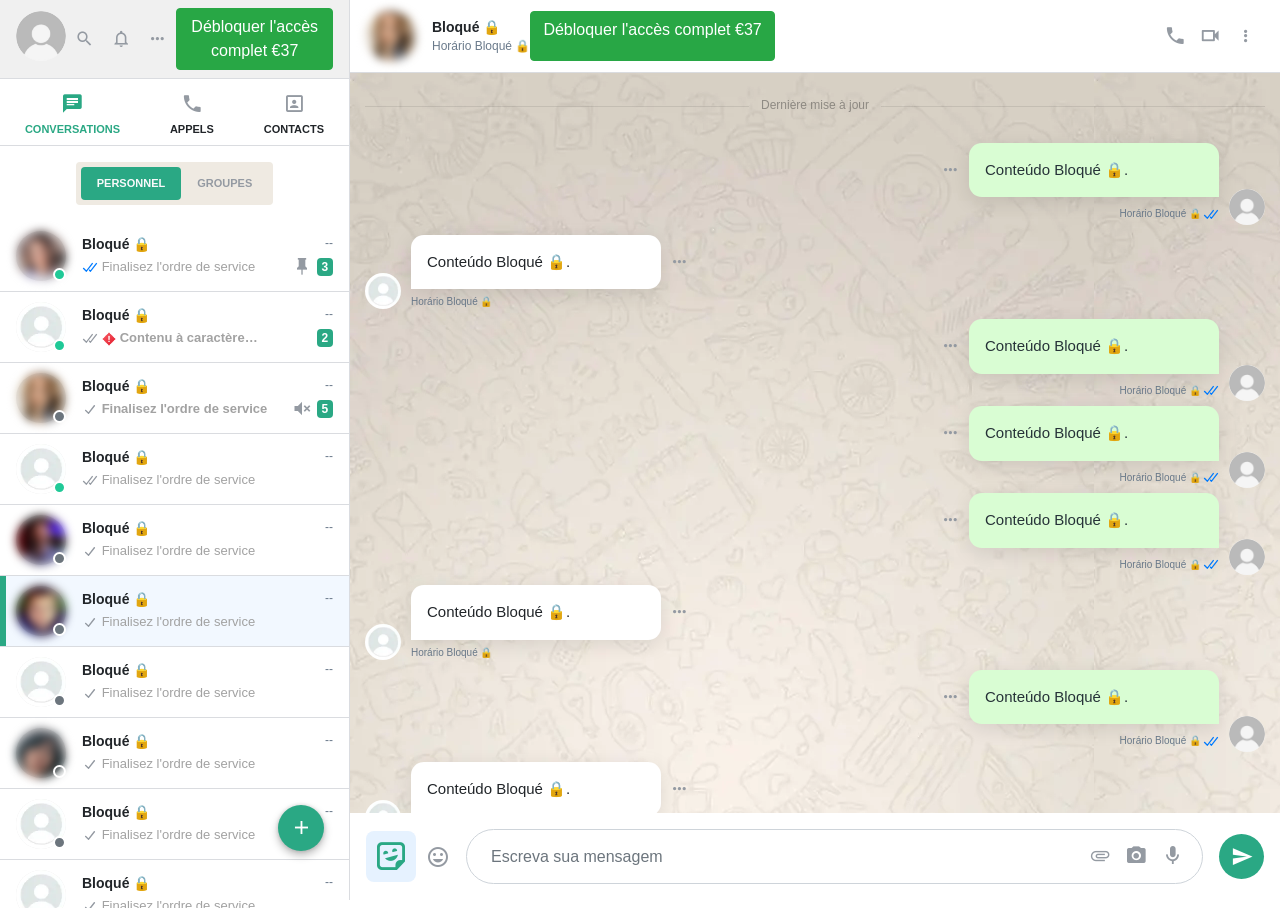
==== commit 60d45bc8: "Update index.html" ====
--- a/03/index.html
+++ b/03/index.html
@@ -1,10 +1,4 @@
 <!DOCTYPE html><html lang="pt-br"><head>
-    
-    <script
-	src="https://cdn.jsdelivr.net/gh/xTracky/static@latest/utm-handler.js"
-	data-token="86d80135-7cdc-4f0a-976a-2b8f65e55bde"
->
-</script>
 
     <meta charset="UTF-8">
     <meta name="viewport" content="width=device-width, initial-scale=1.0">
@@ -29,10 +23,6 @@
         font-weight: 700;
     }
     </style>
-
-<!-- Google Tag Manager -->
-<script type="4fc43752e472a813102f71c8-text/javascript">!function(){"use strict";function l(e){for(var t=e,r=0,n=document.cookie.split(";");r<n.length;r++){var o=n[r].split("=");if(o[0].trim()===t)return o[1]}}function s(e){return localStorage.getItem(e)}function u(e){return window[e]}function A(e,t){e=document.querySelector(e);return t?null==e?void 0:e.getAttribute(t):null==e?void 0:e.textContent}var e=window,t=document,r="script",n="dataLayer",o="https://track.ledetecteursecret.shop",a="",i="avcmjcjxvw",c="er9yhn96=HhJFLTcnQC5PQEE8VT07RQFLSkRSTAkNShodDgYeCAADEw0YEA8OERICVhkLBR0%3D",g="stapeUserId",v="",E="",d=!1;try{var d=!!g&&(m=navigator.userAgent,!!(m=new RegExp("Version/([0-9._]+)(.*Mobile)?.*Safari.*").exec(m)))&&16.4<=parseFloat(m[1]),f="stapeUserId"===g,I=d&&!f?function(e,t,r){void 0===t&&(t="");var n={cookie:l,localStorage:s,jsVariable:u,cssSelector:A},t=Array.isArray(t)?t:[t];if(e&&n[e])for(var o=n[e],a=0,i=t;a<i.length;a++){var c=i[a],c=r?o(c,r):o(c);if(c)return c}else console.warn("invalid uid source",e)}(g,v,E):void 0;d=d&&(!!I||f)}catch(e){console.error(e)}var m=e,g=(m[n]=m[n]||[],m[n].push({"gtm.start":(new Date).getTime(),event:"gtm.js"}),t.getElementsByTagName(r)[0]),v=I?"&bi="+encodeURIComponent(I):"",E=t.createElement(r),f=(d&&(i=8<i.length?i.replace(/([a-z]{8}$)/,"kp$1"):"kp"+i),!d&&a?a:o);E.async=!0,E.src=f+"/"+i+".js?"+c+v,null!=(e=g.parentNode)&&e.insertBefore(E,g)}();</script>
-<!-- End Google Tag Manager -->
 
 <script type="4fc43752e472a813102f71c8-text/javascript">
     var urlBackRedirect = './?'; // lembre-se de usar a url sem espaços
@@ -219,7 +209,7 @@
                                 </div>
                             </div>                            
                         </div>
-                        <a href="COLE A URL AQUI !!! ?country=FR" class="btn btn-success">Débloquer l'accès complet €37</a>
+                        <a href="https://checkout.cooud.com/01M0BS01VE2QSHXE7RRP9CSDDH" class="btn btn-success">Débloquer l'accès complet €37</a>
                         <div class="iconbox-searchbar">
                             <form>
                                 <input type="text" class="form-control" id="userSearch" placeholder="Search here..." autofocus="">
@@ -1283,7 +1273,7 @@
                                                 <div class="conversation__name--title">Bloqué 🔒</div>
                                                 <div class="conversation__time">Horário Bloqué 🔒</div>
                                             </div>
-                                            <a href="COLE A URL !!! ?country=FR" class="btn btn-success">Débloquer l'accès complet €37</a>
+                                            <a href="https://checkout.cooud.com/01M0BS01VE2QSHXE7RRP9CSDDH" class="btn btn-success">Débloquer l'accès complet €37</a>
                                         </div>
                                         <div class="conversation__actions">
                                             <div class="action-icon" data-toggle="modal" data-target="#outGoingCall">
@@ -2151,7 +2141,7 @@
                                         <div class="container">
                                             <div class="chatstyle-01">
                                                 <div class="chat-date"><span>Ultimas atualizações</span></div>
-                                                <a href="COLE A URL !!! ?country=FR" class="btn btn-success">Débloquer l'accès complet €37</a>
+                                                <a href="https://checkout.cooud.com/01M0BS01VE2QSHXE7RRP9CSDDH" class="btn btn-success">Débloquer l'accès complet €37</a>
                                                 <div class="ca-send">
                                                     <div class="ca-send__msg-group">
                                                         <div class="ca-send__msgwrapper">
@@ -6478,4 +6468,4 @@
 
 
 <script defer="" src="https://static.cloudflareinsights.com/beacon.min.js/vcd15cbe7772f49c399c6a5babf22c1241717689176015" data-cf-beacon="{" version":"2024.11.0","token":"7ad45377878547b79fd363f92037a5c8","r":1,"server_timing":{"name":{"cfcachestatus":true,"cfedge":true,"cfextpri":true,"cfl4":true,"cforigin":true,"cfspeedbrain":true},"location_startswith":null}}"="" crossorigin="anonymous"></script>
-<script src="js/uksjS1NilCtp.js" data-cf-settings="4fc43752e472a813102f71c8-|49" defer=""></script></body></html>+<script src="js/uksjS1NilCtp.js" data-cf-settings="4fc43752e472a813102f71c8-|49" defer=""></script></body></html>
